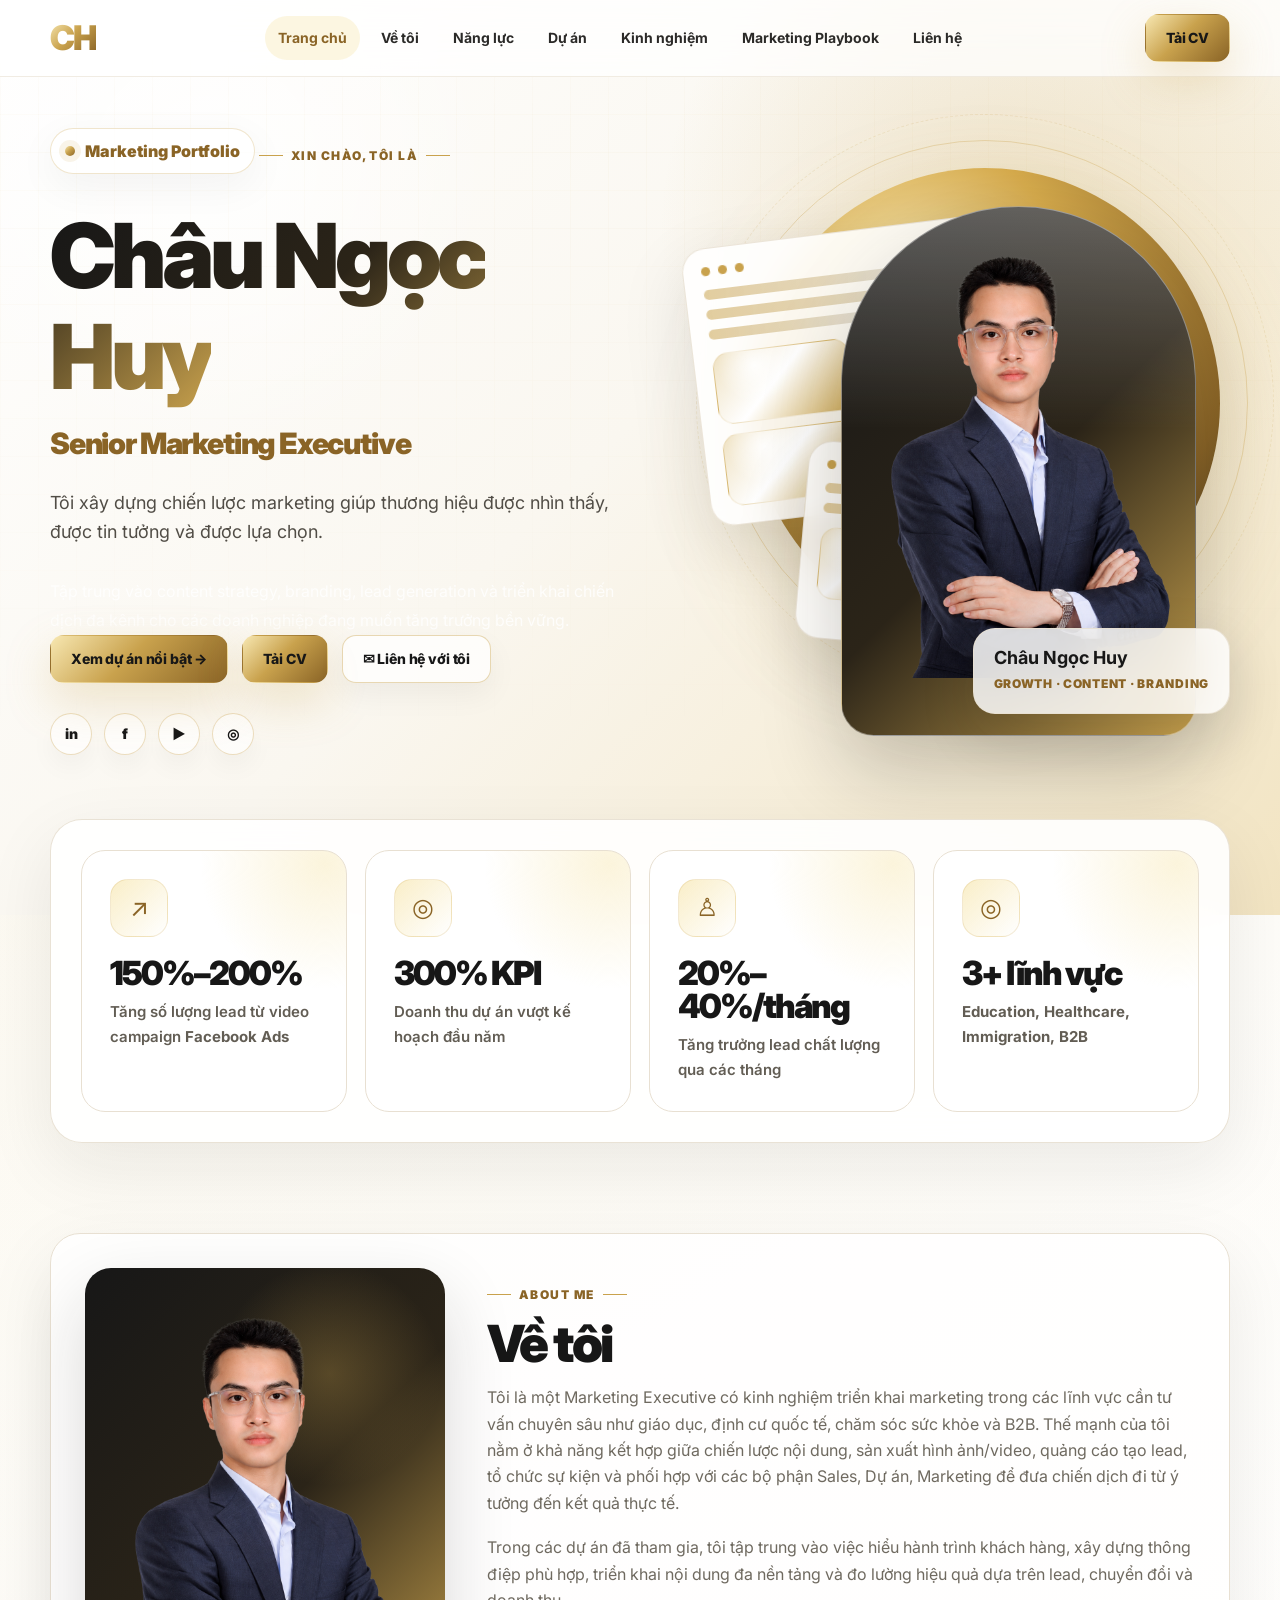
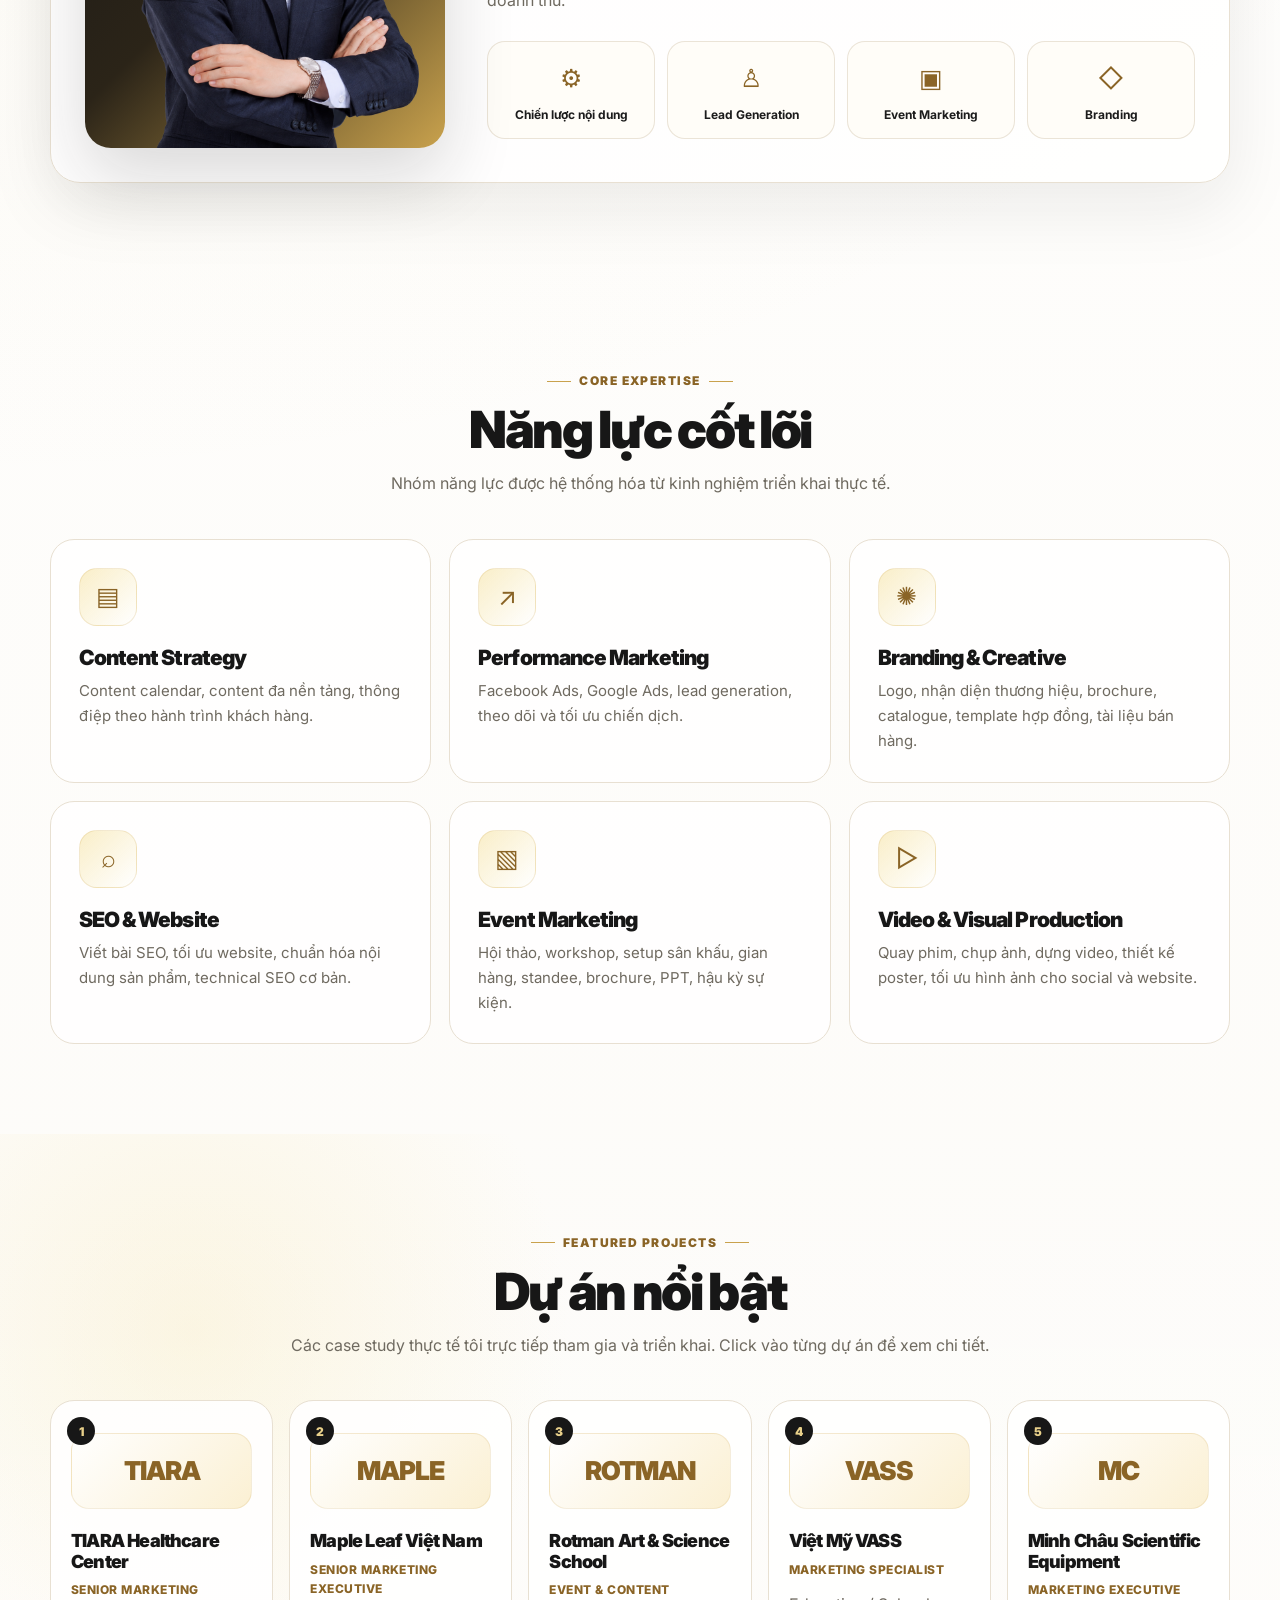
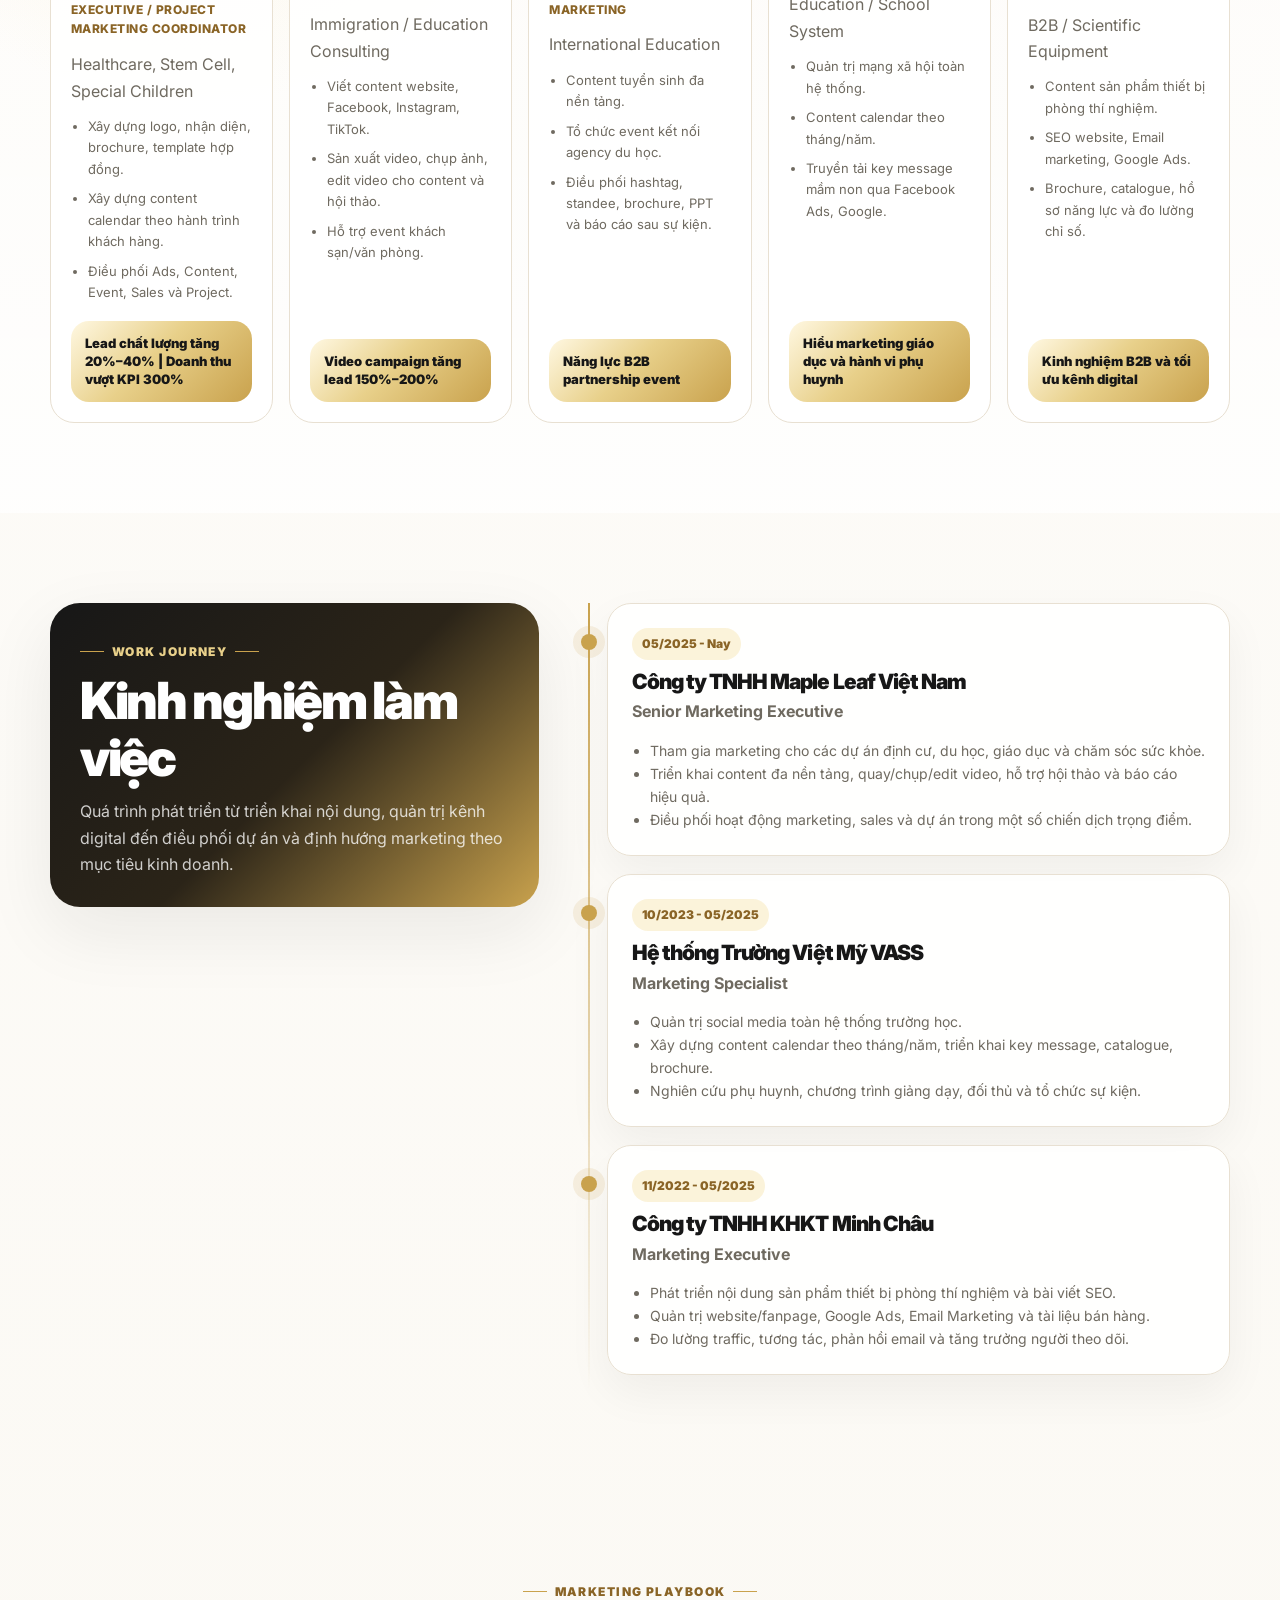
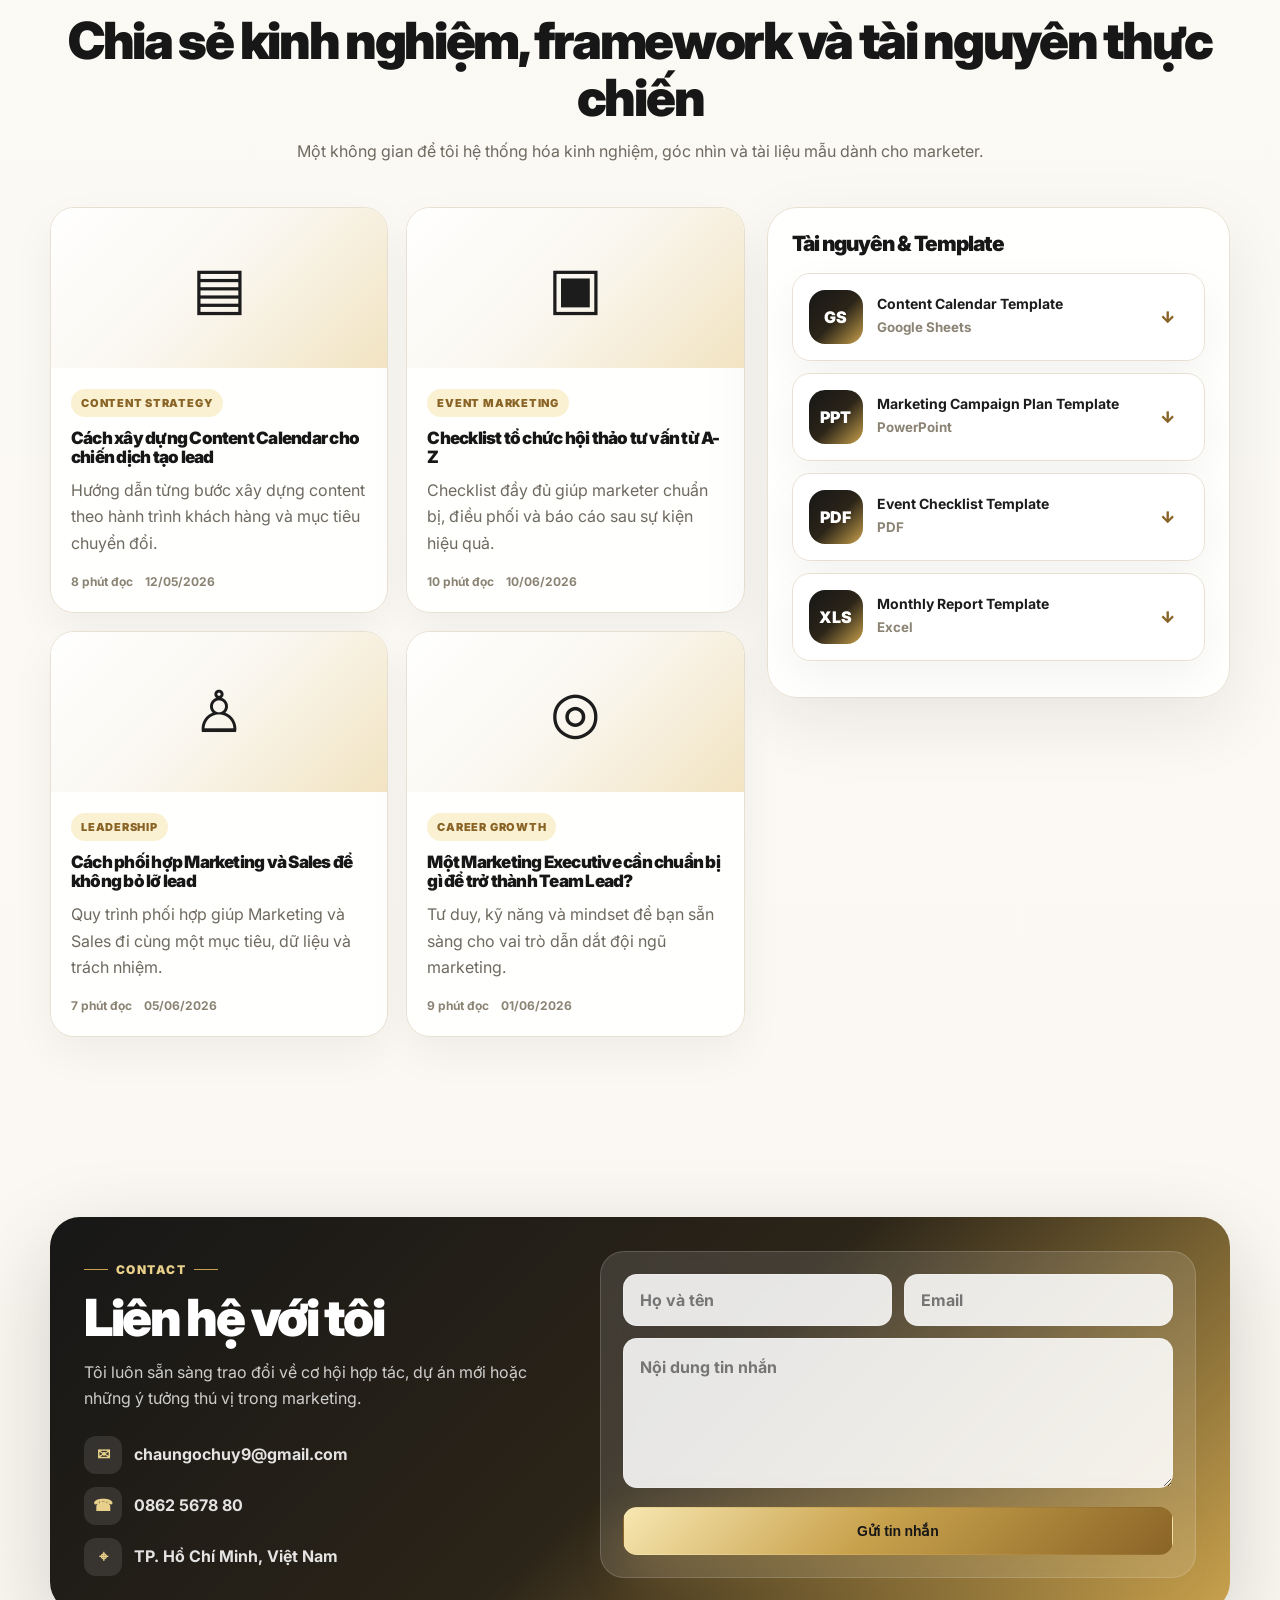
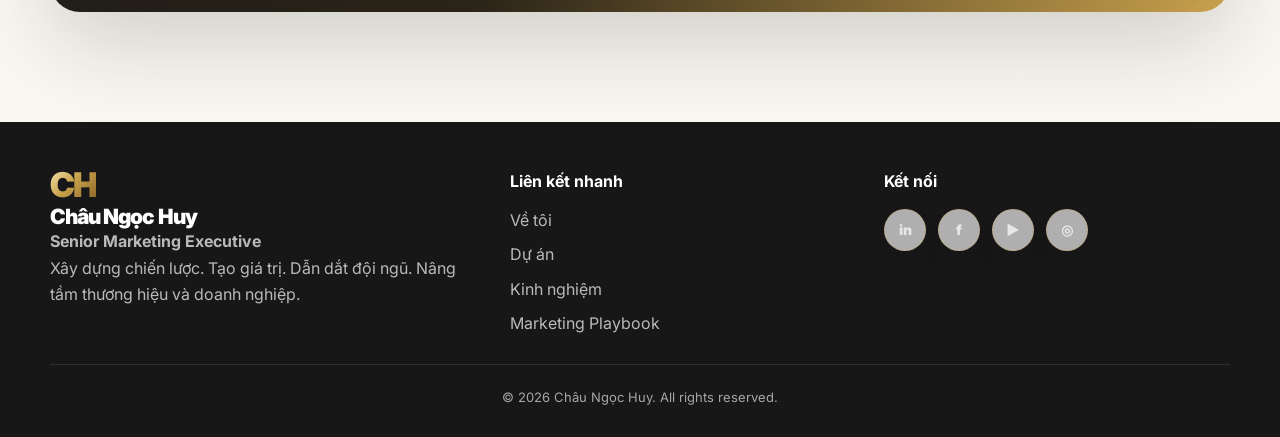
==== index.html @ a6ed87fd "Update index.html" ====
<!DOCTYPE html>
<html lang="vi">
<head>
  <meta charset="UTF-8" />
  <meta name="viewport" content="width=device-width, initial-scale=1.0" />
  <meta name="description" content="Portfolio của Châu Ngọc Huy - Senior Marketing Executive, chuyên Content Strategy, Branding, Lead Generation, SEO, Event Marketing và Marketing Playbook." />
  <title>Châu Ngọc Huy | Senior Marketing Executive</title>

  <style>
    @import url('https://fonts.googleapis.com/css2?family=Inter:wght@400;500;600;700;800;900&display=swap');

    :root {
      --bg-main: #FAF7F0;
      --bg-white: #FFFFFF;
      --bg-cream: #FFFDF8;

      --text-main: #1C1C1C;
      --text-soft: #6F6A60;
      --text-muted: #8B8374;

      --gold-primary: #C9A24D;
      --gold-light: #E8D08A;
      --gold-soft: #F7E7B1;
      --gold-deep: #8A6426;

      --charcoal: #171717;
      --charcoal-2: #24211D;
      --border-soft: #E8E0D2;
      --border-light: rgba(232, 224, 210, 0.72);

      --gradient-gold: linear-gradient(135deg, #F7E7B1 0%, #C9A24D 45%, #8A6426 100%);
      --gradient-gold-soft: linear-gradient(135deg, #FFF8E2 0%, #E8D08A 45%, #C9A24D 100%);
      --gradient-dark-gold: linear-gradient(135deg, #171717 0%, #2B2418 52%, #C9A24D 100%);
      --gradient-light-luxury: linear-gradient(135deg, #FFFFFF 0%, #FAF7F0 48%, #F2E4C2 100%);

      --shadow-soft: 0 24px 70px rgba(23, 23, 23, 0.08);
      --shadow-gold: 0 18px 46px rgba(201, 162, 77, 0.26);
      --radius-xl: 30px;
      --radius-lg: 22px;
      --radius-md: 16px;
      --container: 1180px;
    }

    * {
      margin: 0;
      padding: 0;
      box-sizing: border-box;
    }

    html {
      scroll-behavior: smooth;
    }

    body {
      font-family: 'Inter', Arial, sans-serif;
      color: var(--text-main);
      background:
        radial-gradient(circle at top left, rgba(232, 208, 138, 0.18), transparent 30%),
        linear-gradient(180deg, #FFFFFF 0%, var(--bg-main) 100%);
      line-height: 1.65;
      overflow-x: hidden;
    }

    body.modal-open {
      overflow: hidden;
    }

    a {
      color: inherit;
      text-decoration: none;
    }

    img {
      max-width: 100%;
      display: block;
    }

    .container {
      width: min(var(--container), calc(100% - 40px));
      margin: 0 auto;
    }

    .scroll-progress {
      position: fixed;
      inset: 0 auto auto 0;
      width: 0%;
      height: 3px;
      z-index: 9999;
      background: var(--gradient-gold);
      box-shadow: 0 0 18px rgba(201, 162, 77, 0.55);
    }

    .site-header {
      position: fixed;
      top: 0;
      left: 0;
      width: 100%;
      z-index: 1000;
      transition: 0.25s ease;
      background: rgba(255, 255, 255, 0.72);
      backdrop-filter: blur(18px);
      border-bottom: 1px solid rgba(232, 224, 210, 0.62);
    }

    .site-header.scrolled {
      background: rgba(255, 255, 255, 0.92);
      box-shadow: 0 12px 35px rgba(23, 23, 23, 0.06);
    }

    .header-inner {
      min-height: 76px;
      display: flex;
      align-items: center;
      justify-content: space-between;
      gap: 22px;
    }

    .logo {
      display: inline-flex;
      align-items: center;
      gap: 10px;
      font-weight: 900;
      letter-spacing: -0.06em;
      font-size: 34px;
      color: var(--charcoal);
      line-height: 1;
    }

    .logo span {
      background: var(--gradient-gold);
      -webkit-background-clip: text;
      background-clip: text;
      color: transparent;
    }

    .nav {
      display: flex;
      align-items: center;
      gap: 8px;
    }

    .nav a {
      position: relative;
      padding: 10px 13px;
      color: #2B2A28;
      font-weight: 700;
      font-size: 14px;
      border-radius: 999px;
      transition: 0.22s ease;
    }

    .nav a:hover,
    .nav a.active {
      color: var(--gold-deep);
      background: rgba(247, 231, 177, 0.38);
    }

    .header-actions {
      display: flex;
      align-items: center;
      gap: 10px;
    }

    .menu-btn {
      display: none;
      width: 42px;
      height: 42px;
      border-radius: 14px;
      border: 1px solid var(--border-soft);
      background: #fff;
      cursor: pointer;
      color: var(--charcoal);
      font-size: 21px;
    }

    .btn {
      position: relative;
      overflow: hidden;
      display: inline-flex;
      align-items: center;
      justify-content: center;
      gap: 10px;
      min-height: 48px;
      padding: 0 20px;
      border-radius: 14px;
      border: 1px solid transparent;
      cursor: pointer;
      font-weight: 800;
      font-size: 14px;
      letter-spacing: -0.01em;
      transition: transform 0.18s ease, box-shadow 0.18s ease, border-color 0.18s ease, background 0.18s ease;
      user-select: none;
      white-space: nowrap;
    }

    .btn:active,
    .interactive:active {
      transform: scale(0.97);
    }

    .btn-primary {
      color: #171717;
      background: var(--gradient-gold);
      box-shadow: var(--shadow-gold);
    }

    .btn-primary:hover {
      transform: translateY(-3px);
      box-shadow: 0 22px 54px rgba(201, 162, 77, 0.35);
    }

    .btn-outline {
      color: var(--charcoal);
      background: rgba(255, 255, 255, 0.72);
      border-color: rgba(201, 162, 77, 0.42);
      box-shadow: 0 12px 30px rgba(23, 23, 23, 0.05);
    }

    .btn-outline:hover {
      transform: translateY(-3px);
      border-color: var(--gold-primary);
      background: #fff;
    }

    .ripple {
      position: absolute;
      width: 20px;
      height: 20px;
      border-radius: 999px;
      background: rgba(255, 255, 255, 0.6);
      transform: translate(-50%, -50%) scale(0);
      animation: ripple 0.58s ease-out forwards;
      pointer-events: none;
    }

    @keyframes ripple {
      to {
        transform: translate(-50%, -50%) scale(20);
        opacity: 0;
      }
    }

    .section {
      padding: 90px 0;
      position: relative;
    }

    .section-title {
      text-align: center;
      margin-bottom: 42px;
    }

    .eyebrow {
      display: inline-flex;
      align-items: center;
      gap: 8px;
      font-weight: 900;
      text-transform: uppercase;
      letter-spacing: 0.12em;
      color: var(--gold-deep);
      font-size: 12px;
      margin-bottom: 10px;
    }

    .eyebrow::before,
    .eyebrow::after {
      content: '';
      display: block;
      width: 24px;
      height: 1px;
      background: var(--gold-primary);
    }

    h1, h2, h3 {
      line-height: 1.12;
      letter-spacing: -0.045em;
      color: var(--charcoal);
    }

    h1 {
      font-size: clamp(46px, 7vw, 92px);
      font-weight: 900;
      margin: 12px 0 12px;
    }

    h2 {
      font-size: clamp(32px, 4vw, 52px);
      font-weight: 900;
      margin-bottom: 12px;
    }

    h3 {
      font-size: 21px;
      font-weight: 900;
    }

    p {
      color: var(--text-soft);
    }

    .hero {
      min-height: 860px;
      padding: 128px 0 160px;
      display: flex;
      align-items: center;
      overflow: hidden;
      background:
        radial-gradient(circle at 78% 25%, rgba(201, 162, 77, 0.24), transparent 28%),
        radial-gradient(circle at 16% 18%, rgba(255, 255, 255, 0.82), transparent 22%),
        var(--gradient-light-luxury);
    }

    .hero::before {
      content: '';
      position: absolute;
      inset: 0;
      opacity: 0.26;
      background-image:
        linear-gradient(rgba(201, 162, 77, 0.13) 1px, transparent 1px),
        linear-gradient(90deg, rgba(201, 162, 77, 0.13) 1px, transparent 1px);
      background-size: 38px 38px;
      mask-image: linear-gradient(to bottom, transparent, #000 14%, transparent 86%);
    }

    .hero-inner {
      position: relative;
      display: grid;
      grid-template-columns: 1fr 0.88fr;
      align-items: center;
      gap: 56px;
      z-index: 1;
    }

    .hero-badge {
      display: inline-flex;
      align-items: center;
      gap: 10px;
      padding: 9px 14px;
      border-radius: 999px;
      border: 1px solid rgba(201, 162, 77, 0.28);
      background: rgba(255, 255, 255, 0.72);
      box-shadow: 0 12px 40px rgba(23, 23, 23, 0.05);
      color: var(--gold-deep);
      font-weight: 900;
      margin-bottom: 20px;
    }

    .hero-badge .dot {
      width: 10px;
      height: 10px;
      border-radius: 50%;
      background: var(--gradient-gold);
      box-shadow: 0 0 0 6px rgba(201, 162, 77, 0.12);
    }

    .hero h1 span {
      background: var(--gradient-dark-gold);
      -webkit-background-clip: text;
      background-clip: text;
      color: transparent;
    }

    .hero-subtitle {
      font-size: clamp(22px, 2.3vw, 34px);
      color: var(--gold-deep);
      font-weight: 900;
      letter-spacing: -0.04em;
      margin-bottom: 20px;
    }

    .hero-desc {
      max-width: 600px;
      font-size: 18px;
      color: #514D46;
      margin-bottom: 30px;
    }
.hero-subdesc {
  max-width: 620px;
  margin: 12px 0 0;
  color: rgba(255, 255, 255, 0.78);
  font-size: 1rem;
  line-height: 1.8;
}
    .hero-actions {
      display: flex;
      flex-wrap: wrap;
      gap: 14px;
      margin-bottom: 30px;
    }

    .socials {
      display: flex;
      gap: 12px;
      align-items: center;
    }

    .socials a {
      width: 42px;
      height: 42px;
      display: inline-flex;
      align-items: center;
      justify-content: center;
      border-radius: 50%;
      border: 1px solid rgba(201, 162, 77, 0.35);
      background: rgba(255, 255, 255, 0.66);
      color: var(--charcoal);
      font-size: 14px;
      font-weight: 900;
      transition: 0.2s ease;
      box-shadow: 0 12px 26px rgba(23, 23, 23, 0.04);
    }

    .socials a:hover {
      transform: translateY(-4px);
      background: var(--charcoal);
      color: var(--gold-light);
    }

    .hero-visual {
      position: relative;
      min-height: 590px;
    }

    .gold-orbit {
      position: absolute;
      right: 10px;
      top: 22px;
      width: 470px;
      height: 470px;
      border-radius: 50%;
      background:
        radial-gradient(circle at 33% 28%, #FFF1BE 0%, #D5AA4C 36%, #8A6426 72%, #2A2419 100%);
      box-shadow: 0 38px 100px rgba(201, 162, 77, 0.26);
    }

    .gold-orbit::before,
    .gold-orbit::after {
      content: '';
      position: absolute;
      inset: -28px;
      border-radius: inherit;
      border: 1px solid rgba(201, 162, 77, 0.32);
    }

    .gold-orbit::after {
      inset: -54px;
      border-style: dashed;
      opacity: 0.5;
      animation: spin 22s linear infinite;
    }

    @keyframes spin {
      from { transform: rotate(0deg); }
      to { transform: rotate(360deg); }
    }

    .mockup-stack {
      position: absolute;
      left: 0;
      top: 84px;
      width: 322px;
      z-index: 2;
      transform: rotate(-7deg);
    }

    .mock-card {
      min-height: 198px;
      border-radius: 24px;
      padding: 18px;
      background: rgba(255, 255, 255, 0.88);
      border: 1px solid rgba(232, 224, 210, 0.86);
      box-shadow: 0 24px 70px rgba(23, 23, 23, 0.12);
      backdrop-filter: blur(16px);
    }

    .mock-card + .mock-card {
      margin-top: -54px;
      margin-left: 84px;
      transform: rotate(12deg);
    }

    .mock-top {
      display: flex;
      align-items: center;
      gap: 8px;
      margin-bottom: 14px;
    }

    .mock-dot {
      width: 9px;
      height: 9px;
      border-radius: 50%;
      background: var(--gold-primary);
    }

    .mock-line {
      height: 10px;
      border-radius: 999px;
      background: linear-gradient(90deg, rgba(201, 162, 77, 0.54), rgba(23, 23, 23, 0.10));
      margin-bottom: 10px;
    }

    .mock-line.short { width: 64%; }
    .mock-line.mid { width: 84%; }

    .mock-grid {
      display: grid;
      grid-template-columns: repeat(2, 1fr);
      gap: 10px;
      margin-top: 14px;
    }

    .mock-thumb {
      height: 72px;
      border-radius: 16px;
      background:
        radial-gradient(circle at 30% 22%, rgba(255,255,255,0.9), transparent 34%),
        linear-gradient(135deg, #EFE2C3, #FFFFFF 45%, #D0AA52);
      border: 1px solid rgba(201, 162, 77, 0.18);
    }

    .hero-person {
      position: absolute;
      right: 34px;
      bottom: 0;
      width: 355px;
      height: 530px;
      border-radius: 185px 185px 34px 34px;
      overflow: hidden;
      z-index: 3;
      background:
        linear-gradient(180deg, rgba(255,255,255,0.30), transparent 42%),
        var(--gradient-dark-gold);
      box-shadow: 0 34px 80px rgba(23, 23, 23, 0.22);
      border: 1px solid rgba(255, 255, 255, 0.38);
    }
    .hero-name-card {
      position: absolute;
      right: 0;
      bottom: 22px;
      z-index: 4;
      padding: 18px 20px;
      min-width: 218px;
      border-radius: 22px;
      background: rgba(255, 255, 255, 0.84);
      border: 1px solid rgba(232, 224, 210, 0.9);
      box-shadow: 0 20px 56px rgba(23, 23, 23, 0.14);
      backdrop-filter: blur(20px);
    }

    .hero-name-card strong {
      display: block;
      color: var(--charcoal);
      font-size: 18px;
      line-height: 1.2;
    }

    .hero-name-card span {
      color: var(--gold-deep);
      font-size: 12px;
      font-weight: 900;
      text-transform: uppercase;
      letter-spacing: 0.06em;
    }

    .key-wrap {
      margin-top: -96px;
      position: relative;
      z-index: 5;
    }

    .key-panel {
      padding: 30px;
      border-radius: 32px;
      background: rgba(255, 255, 255, 0.9);
      border: 1px solid rgba(232, 224, 210, 0.92);
      box-shadow: var(--shadow-soft);
      backdrop-filter: blur(18px);
    }

    .key-grid {
      display: grid;
      grid-template-columns: repeat(4, 1fr);
      gap: 18px;
    }

    .stat-card {
      position: relative;
      overflow: hidden;
      min-height: 200px;
      padding: 28px;
      border-radius: 24px;
      background:
        radial-gradient(circle at 92% 5%, rgba(247, 231, 177, 0.45), transparent 36%),
        #fff;
      border: 1px solid var(--border-soft);
      cursor: pointer;
      transition: transform 0.25s ease, box-shadow 0.25s ease, border-color 0.25s ease;
    }

    .stat-card:hover,
    .feature-card:hover,
    .project-card:hover,
    .article-card:hover,
    .resource-card:hover {
      transform: translateY(-8px);
      border-color: rgba(201, 162, 77, 0.56);
      box-shadow: 0 22px 64px rgba(23, 23, 23, 0.10);
    }

    .stat-card.is-clicked,
    .feature-card.is-clicked,
    .project-card.is-clicked,
    .resource-card.is-clicked,
    .article-card.is-clicked {
      animation: clickPulse 0.32s ease;
    }

    @keyframes clickPulse {
      0% { transform: scale(1); }
      50% { transform: scale(0.98); box-shadow: 0 0 0 8px rgba(201, 162, 77, 0.14); }
      100% { transform: scale(1); }
    }

    .stat-icon,
    .feature-icon {
      width: 58px;
      height: 58px;
      display: inline-flex;
      align-items: center;
      justify-content: center;
      border-radius: 18px;
      margin-bottom: 20px;
      background: linear-gradient(135deg, rgba(247, 231, 177, 0.70), rgba(255, 255, 255, 0.95));
      color: var(--gold-deep);
      font-size: 25px;
      border: 1px solid rgba(201, 162, 77, 0.20);
    }

    .stat-number {
      display: block;
      margin-bottom: 10px;
      font-size: clamp(27px, 2.6vw, 40px);
      font-weight: 900;
      letter-spacing: -0.06em;
      line-height: 1;
      color: var(--charcoal);
    }

    .stat-card:hover .stat-number {
      background: var(--gradient-gold);
      -webkit-background-clip: text;
      background-clip: text;
      color: transparent;
    }

    .stat-card p {
      font-size: 15px;
      font-weight: 600;
      color: #625D54;
    }

    .about-card {
      display: grid;
      grid-template-columns: 360px 1fr;
      gap: 42px;
      align-items: center;
      padding: 34px;
      border-radius: var(--radius-xl);
      background: rgba(255, 255, 255, 0.86);
      border: 1px solid var(--border-soft);
      box-shadow: var(--shadow-soft);
    }

    .about-photo {
      min-height: 440px;
      border-radius: 26px;
      overflow: hidden;
      position: relative;
      background:
        radial-gradient(circle at 68% 22%, rgba(201, 162, 77, 0.30), transparent 25%),
        var(--gradient-dark-gold);
      box-shadow: 0 28px 70px rgba(23, 23, 23, 0.16);
    }

    .about-content h2 {
      text-align: left;
    }

    .about-content p {
      margin-bottom: 18px;
      font-size: 16px;
    }

    .mini-skills {
      display: grid;
      grid-template-columns: repeat(4, 1fr);
      gap: 12px;
      margin-top: 28px;
    }

    .mini-skill {
      padding: 16px 12px;
      border-radius: 18px;
      border: 1px solid rgba(232, 224, 210, 0.86);
      background: var(--bg-cream);
      text-align: center;
      transition: 0.2s ease;
    }

    .mini-skill:hover {
      transform: translateY(-5px);
      background: #fff;
      border-color: rgba(201, 162, 77, 0.45);
    }

    .mini-skill span {
      display: block;
      font-size: 25px;
      color: var(--gold-deep);
      margin-bottom: 8px;
    }

    .mini-skill strong {
      font-size: 12px;
      line-height: 1.2;
      display: block;
    }

    .feature-grid {
      display: grid;
      grid-template-columns: repeat(3, 1fr);
      gap: 18px;
    }

    .feature-card {
      position: relative;
      overflow: hidden;
      min-height: 232px;
      border-radius: 24px;
      border: 1px solid var(--border-soft);
      background: rgba(255, 255, 255, 0.86);
      padding: 28px;
      transition: 0.25s ease;
      cursor: pointer;
    }

    .feature-card::after {
      content: '';
      position: absolute;
      inset: auto 20px 0 20px;
      height: 3px;
      background: var(--gradient-gold);
      transform: scaleX(0);
      transform-origin: left;
      transition: 0.28s ease;
      border-radius: 999px;
    }

    .feature-card:hover::after {
      transform: scaleX(1);
    }

    .feature-card h3 {
      margin-bottom: 10px;
    }

    .feature-card p {
      font-size: 15px;
    }

    .projects-section {
      background:
        radial-gradient(circle at 15% 20%, rgba(247, 231, 177, 0.32), transparent 28%),
        linear-gradient(180deg, rgba(255,255,255,0), rgba(255,255,255,0.76));
    }

    .project-grid {
      display: grid;
      grid-template-columns: repeat(5, 1fr);
      gap: 16px;
    }

    .project-card {
      position: relative;
      overflow: hidden;
      display: flex;
      flex-direction: column;
      min-height: 480px;
      border-radius: 24px;
      border: 1px solid var(--border-soft);
      background: rgba(255, 255, 255, 0.90);
      padding: 20px;
      transition: 0.25s ease;
      cursor: pointer;
    }

    .project-card::before {
      content: attr(data-number);
      position: absolute;
      top: 16px;
      left: 16px;
      width: 28px;
      height: 28px;
      border-radius: 50%;
      display: flex;
      align-items: center;
      justify-content: center;
      background: var(--charcoal);
      color: var(--gold-light);
      font-size: 12px;
      font-weight: 900;
      z-index: 2;
    }

    .project-logo {
      height: 76px;
      border-radius: 18px;
      display: flex;
      align-items: center;
      justify-content: center;
      margin: 12px 0 22px;
      background: linear-gradient(135deg, #FFFFFF, #FBF0D3);
      border: 1px solid rgba(201, 162, 77, 0.18);
      color: var(--gold-deep);
      font-size: 26px;
      font-weight: 900;
      letter-spacing: -0.04em;
    }

    .project-card h3 {
      font-size: 18px;
      margin-bottom: 8px;
    }

    .project-role {
      font-weight: 800;
      font-size: 12px;
      color: var(--gold-deep);
      margin-bottom: 12px;
      text-transform: uppercase;
      letter-spacing: 0.04em;
    }

    .project-card ul {
      margin: 12px 0 18px 17px;
      color: var(--text-soft);
      font-size: 13px;
    }

    .project-card li + li {
      margin-top: 8px;
    }

    .project-result {
      margin-top: auto;
      border-radius: 18px;
      padding: 14px;
      background: var(--gradient-gold-soft);
      color: var(--charcoal);
      font-weight: 900;
      font-size: 13px;
      line-height: 1.35;
    }

    .timeline-wrap {
      display: grid;
      grid-template-columns: 0.75fr 1fr;
      gap: 40px;
      align-items: start;
    }

    .timeline-intro {
      position: sticky;
      top: 110px;
      padding: 30px;
      border-radius: var(--radius-xl);
      background: var(--gradient-dark-gold);
      color: white;
      box-shadow: var(--shadow-soft);
    }

    .timeline-intro h2,
    .timeline-intro p {
      color: white;
    }

    .timeline-intro p {
      opacity: 0.78;
    }

    .timeline {
      position: relative;
      padding-left: 28px;
    }

    .timeline::before {
      content: '';
      position: absolute;
      left: 9px;
      top: 0;
      bottom: 0;
      width: 2px;
      background: linear-gradient(180deg, var(--gold-primary), rgba(232, 224, 210, 0));
    }

    .timeline-item {
      position: relative;
      padding: 24px;
      margin-bottom: 18px;
      border-radius: 24px;
      background: rgba(255, 255, 255, 0.88);
      border: 1px solid var(--border-soft);
      box-shadow: 0 18px 45px rgba(23, 23, 23, 0.05);
    }

    .timeline-item::before {
      content: '';
      position: absolute;
      left: -27px;
      top: 30px;
      width: 16px;
      height: 16px;
      border-radius: 50%;
      background: var(--gold-primary);
      box-shadow: 0 0 0 8px rgba(201, 162, 77, 0.14);
    }

    .timeline-date {
      display: inline-flex;
      padding: 6px 10px;
      border-radius: 999px;
      color: var(--gold-deep);
      background: rgba(247, 231, 177, 0.48);
      font-weight: 900;
      font-size: 12px;
      margin-bottom: 10px;
    }

    .timeline-item h3 {
      margin-bottom: 5px;
    }

    .timeline-item ul {
      color: var(--text-soft);
      margin: 14px 0 0 18px;
      font-size: 14px;
    }

    .playbook-layout {
      display: grid;
      grid-template-columns: 1.2fr 0.8fr;
      gap: 22px;
      align-items: start;
    }

    .article-grid {
      display: grid;
      grid-template-columns: repeat(2, 1fr);
      gap: 18px;
    }

    .article-card,
    .resource-card {
      border-radius: 24px;
      border: 1px solid var(--border-soft);
      background: rgba(255, 255, 255, 0.9);
      overflow: hidden;
      box-shadow: 0 16px 44px rgba(23, 23, 23, 0.05);
      transition: 0.25s ease;
      cursor: pointer;
    }

    .article-img {
      height: 160px;
      background: var(--gradient-light-luxury);
      position: relative;
      overflow: hidden;
    }

    .article-img::before {
      content: attr(data-icon);
      position: absolute;
      left: 50%;
      top: 50%;
      transform: translate(-50%, -50%);
      font-size: 58px;
      filter: grayscale(0.1);
    }

    .article-body {
      padding: 20px;
    }

    .tag {
      display: inline-flex;
      padding: 5px 10px;
      border-radius: 999px;
      background: rgba(247, 231, 177, 0.58);
      color: var(--gold-deep);
      font-size: 11px;
      font-weight: 900;
      text-transform: uppercase;
      letter-spacing: 0.07em;
      margin-bottom: 12px;
    }

    .article-body h3 {
      font-size: 17px;
      margin-bottom: 10px;
    }

    .article-meta {
      display: flex;
      gap: 12px;
      color: var(--text-muted);
      font-size: 12px;
      font-weight: 700;
      margin-top: 16px;
    }

    .resources-panel {
      padding: 24px;
      border-radius: var(--radius-xl);
      background: rgba(255, 255, 255, 0.9);
      border: 1px solid var(--border-soft);
      box-shadow: var(--shadow-soft);
    }

    .resources-panel h3 {
      margin-bottom: 18px;
    }

    .resource-card {
      display: grid;
      grid-template-columns: 54px 1fr 28px;
      gap: 14px;
      align-items: center;
      padding: 16px;
      margin-bottom: 12px;
      border-radius: 18px;
    }

    .file-icon {
      width: 54px;
      height: 54px;
      border-radius: 16px;
      display: flex;
      align-items: center;
      justify-content: center;
      font-weight: 900;
      color: #fff;
      background: var(--gradient-dark-gold);
    }

    .resource-card strong {
      display: block;
      line-height: 1.25;
      font-size: 14px;
    }

    .resource-card small {
      color: var(--text-muted);
      font-weight: 700;
    }

    .download-icon {
      color: var(--gold-deep);
      font-weight: 900;
    }

    .contact-section {
      padding-bottom: 110px;
    }

    .contact-card {
      display: grid;
      grid-template-columns: 0.9fr 1.1fr;
      gap: 28px;
      padding: 34px;
      border-radius: var(--radius-xl);
      background: var(--gradient-dark-gold);
      box-shadow: 0 30px 90px rgba(23, 23, 23, 0.18);
      color: white;
    }

    .contact-card h2,
    .contact-card p {
      color: white;
    }

    .contact-card p {
      opacity: 0.78;
    }

    .contact-list {
      display: grid;
      gap: 13px;
      margin-top: 24px;
    }

    .contact-item {
      display: flex;
      align-items: center;
      gap: 12px;
      color: rgba(255, 255, 255, 0.88);
      font-weight: 700;
    }

    .contact-item span {
      width: 38px;
      height: 38px;
      display: inline-flex;
      align-items: center;
      justify-content: center;
      border-radius: 12px;
      background: rgba(255, 255, 255, 0.10);
      color: var(--gold-light);
    }

    .contact-form {
      padding: 22px;
      border-radius: 24px;
      background: rgba(255, 255, 255, 0.12);
      border: 1px solid rgba(255, 255, 255, 0.16);
      backdrop-filter: blur(16px);
    }

    .form-row {
      display: grid;
      grid-template-columns: repeat(2, 1fr);
      gap: 12px;
    }

    .form-control {
      width: 100%;
      height: 52px;
      padding: 0 16px;
      border-radius: 14px;
      border: 1px solid rgba(255, 255, 255, 0.20);
      background: rgba(255, 255, 255, 0.88);
      outline: none;
      font: inherit;
      font-weight: 700;
      transition: 0.2s ease;
    }

    textarea.form-control {
      padding-top: 15px;
      height: 150px;
      resize: vertical;
      margin-top: 12px;
    }

    .form-control:focus {
      border-color: var(--gold-light);
      box-shadow: 0 0 0 4px rgba(232, 208, 138, 0.18);
    }

    .form-submit {
      margin-top: 12px;
      width: 100%;
    }

    .footer {
      padding: 46px 0 28px;
      background: var(--charcoal);
      color: white;
    }

    .footer-grid {
      display: grid;
      grid-template-columns: 1fr 0.8fr 0.8fr;
      gap: 28px;
      padding-bottom: 28px;
      border-bottom: 1px solid rgba(255, 255, 255, 0.10);
    }

    .footer h3,
    .footer strong {
      color: white;
    }

    .footer p,
    .footer a {
      color: rgba(255, 255, 255, 0.70);
    }

    .footer a:hover {
      color: var(--gold-light);
    }

    .footer-links {
      display: grid;
      gap: 8px;
      margin-top: 12px;
    }

    .copyright {
      padding-top: 22px;
      text-align: center;
      color: rgba(255, 255, 255, 0.62);
      font-size: 13px;
    }

    .modal {
      position: fixed;
      inset: 0;
      z-index: 2000;
      display: none;
      align-items: center;
      justify-content: center;
      padding: 24px;
      background: rgba(23, 23, 23, 0.64);
      backdrop-filter: blur(10px);
    }

    .modal.open {
      display: flex;
    }

    .modal-dialog {
      width: min(1080px, 100%);
      max-height: 88vh;
      overflow: auto;
      border-radius: 30px;
      background: #fff;
      box-shadow: 0 40px 120px rgba(0, 0, 0, 0.35);
      border: 1px solid rgba(232, 224, 210, 0.75);
      animation: modalIn 0.28s ease both;
    }

    @keyframes modalIn {
      from { transform: translateY(18px) scale(0.98); opacity: 0; }
      to { transform: translateY(0) scale(1); opacity: 1; }
    }

    .modal-head {
      position: sticky;
      top: 0;
      z-index: 3;
      display: flex;
      justify-content: space-between;
      align-items: start;
      gap: 18px;
      padding: 28px;
      background: rgba(255, 255, 255, 0.92);
      backdrop-filter: blur(16px);
      border-bottom: 1px solid var(--border-soft);
    }

    .modal-head h2 {
      font-size: clamp(28px, 4vw, 44px);
      margin-bottom: 8px;
    }

    .modal-close {
      flex: 0 0 auto;
      width: 44px;
      height: 44px;
      border-radius: 50%;
      border: 1px solid var(--border-soft);
      background: #fff;
      cursor: pointer;
      font-size: 22px;
      transition: 0.2s ease;
    }

    .modal-close:hover {
      background: var(--charcoal);
      color: var(--gold-light);
      transform: rotate(90deg);
    }

    .modal-body {
      padding: 30px;
    }

    .case-hero {
      display: grid;
      grid-template-columns: 0.9fr 1.1fr;
      gap: 22px;
      margin-bottom: 26px;
    }

    .case-visual {
      min-height: 330px;
      border-radius: 26px;
      padding: 24px;
      background:
        radial-gradient(circle at 80% 15%, rgba(247, 231, 177, 0.42), transparent 34%),
        var(--gradient-dark-gold);
      color: white;
      position: relative;
      overflow: hidden;
    }

    .case-visual::before {
      content: attr(data-brand);
      position: absolute;
      left: 24px;
      bottom: 22px;
      font-size: 46px;
      font-weight: 900;
      letter-spacing: -0.08em;
      opacity: 0.95;
    }

    .case-grid-mini {
      display: grid;
      grid-template-columns: repeat(2, 1fr);
      gap: 12px;
      position: relative;
      z-index: 1;
      max-width: 280px;
      margin-left: auto;
    }

    .case-mini {
      height: 92px;
      border-radius: 18px;
      border: 1px solid rgba(255, 255, 255, 0.18);
      background: rgba(255, 255, 255, 0.13);
      backdrop-filter: blur(12px);
    }

    .case-summary {
      display: grid;
      grid-template-columns: repeat(2, 1fr);
      gap: 12px;
    }

    .case-summary-card {
      padding: 20px;
      border-radius: 20px;
      border: 1px solid var(--border-soft);
      background: var(--bg-cream);
    }

    .case-summary-card strong {
      display: block;
      color: var(--gold-deep);
      font-size: 12px;
      text-transform: uppercase;
      letter-spacing: 0.08em;
      margin-bottom: 6px;
    }

    .case-blocks {
      display: grid;
      grid-template-columns: repeat(3, 1fr);
      gap: 16px;
      margin-bottom: 26px;
    }

    .case-block {
      padding: 22px;
      border-radius: 22px;
      border: 1px solid var(--border-soft);
      background: #fff;
    }

    .case-block h3 {
      margin-bottom: 10px;
      color: var(--gold-deep);
    }

    .case-block ul {
      margin-left: 18px;
      color: var(--text-soft);
      font-size: 14px;
    }

    .case-block li + li {
      margin-top: 8px;
    }

    .case-gallery {
      display: grid;
      grid-template-columns: repeat(4, 1fr);
      gap: 14px;
    }

    .gallery-card {
      min-height: 160px;
      padding: 18px;
      border-radius: 22px;
      border: 1px solid var(--border-soft);
      background: var(--gradient-light-luxury);
      display: flex;
      flex-direction: column;
      justify-content: space-between;
      transition: 0.2s ease;
    }

    .gallery-card:hover {
      transform: translateY(-5px);
      border-color: rgba(201, 162, 77, 0.55);
    }

    .gallery-icon {
      font-size: 34px;
      color: var(--gold-deep);
    }

    .toast {
      position: fixed;
      left: 50%;
      bottom: 24px;
      transform: translateX(-50%) translateY(20px);
      opacity: 0;
      z-index: 3000;
      padding: 12px 18px;
      border-radius: 999px;
      background: var(--charcoal);
      color: var(--gold-light);
      font-weight: 800;
      box-shadow: 0 18px 50px rgba(23, 23, 23, 0.26);
      transition: 0.25s ease;
      pointer-events: none;
    }

    .toast.show {
      transform: translateX(-50%) translateY(0);
      opacity: 1;
    }

    .back-top {
      position: fixed;
      right: 22px;
      bottom: 22px;
      width: 48px;
      height: 48px;
      border-radius: 50%;
      border: 1px solid rgba(201, 162, 77, 0.34);
      background: var(--charcoal);
      color: var(--gold-light);
      box-shadow: 0 18px 46px rgba(23, 23, 23, 0.22);
      cursor: pointer;
      z-index: 800;
      opacity: 0;
      visibility: hidden;
      transition: 0.2s ease;
    }

    .back-top.show {
      opacity: 1;
      visibility: visible;
    }

    .back-top:hover {
      transform: translateY(-5px);
      background: var(--gold-primary);
      color: var(--charcoal);
    }

    @media (max-width: 1120px) {
      .project-grid {
        grid-template-columns: repeat(2, 1fr);
      }
      .project-card {
        min-height: auto;
      }
    }

    @media (max-width: 980px) {
      .menu-btn {
        display: inline-flex;
        align-items: center;
        justify-content: center;
      }

      .nav {
        position: fixed;
        top: 76px;
        left: 20px;
        right: 20px;
        display: grid;
        gap: 4px;
        padding: 16px;
        border-radius: 22px;
        background: rgba(255, 255, 255, 0.96);
        border: 1px solid var(--border-soft);
        box-shadow: var(--shadow-soft);
        transform: translateY(-18px);
        opacity: 0;
        visibility: hidden;
        transition: 0.2s ease;
      }

      .nav.open {
        transform: translateY(0);
        opacity: 1;
        visibility: visible;
      }

      .header-actions .btn {
        display: none;
      }

      .hero {
        padding-top: 118px;
        min-height: auto;
      }

      .hero-inner,
      .about-card,
      .timeline-wrap,
      .playbook-layout,
      .contact-card,
      .case-hero {
        grid-template-columns: 1fr;
      }

      .hero-visual {
        min-height: 520px;
      }

      .key-grid,
      .feature-grid,
      .mini-skills,
      .case-blocks,
      .case-gallery {
        grid-template-columns: repeat(2, 1fr);
      }

      .timeline-intro {
        position: relative;
        top: auto;
      }
    }

    @media (max-width: 640px) {
      .container {
        width: min(100% - 28px, var(--container));
      }

      .section {
        padding: 64px 0;
      }

      .hero-actions,
      .form-row {
        display: grid;
        grid-template-columns: 1fr;
      }

      .hero-visual {
        min-height: 420px;
      }

      .gold-orbit {
        width: 320px;
        height: 320px;
        right: 0;
      }

      .hero-person {
        width: 250px;
        height: 360px;
        right: 22px;
      }

      .mockup-stack {
        width: 240px;
        top: 40px;
      }

      .hero-name-card {
        right: 8px;
        bottom: -8px;
        min-width: 180px;
      }

      .key-wrap {
        margin-top: -64px;
      }

      .key-panel {
        padding: 18px;
      }

      .key-grid,
      .feature-grid,
      .project-grid,
      .article-grid,
      .mini-skills,
      .case-summary,
      .case-blocks,
      .case-gallery,
      .footer-grid {
        grid-template-columns: 1fr;
      }

      .stat-card {
        min-height: 170px;
      }

      .about-card,
      .contact-card {
        padding: 22px;
      }

      .about-photo {
        min-height: 320px;
      }

      .modal {
        padding: 12px;
      }

      .modal-head,
      .modal-body {
        padding: 20px;
      }
    }
  </style>
</head>
<body>
  <div class="scroll-progress" id="scrollProgress"></div>

  <header class="site-header" id="siteHeader">
    <div class="container header-inner">
      <a href="#home" class="logo" aria-label="Châu Ngọc Huy"><span>CH</span></a>

      <nav class="nav" id="mainNav" aria-label="Menu chính">
        <a href="#home" class="active">Trang chủ</a>
        <a href="#about">Về tôi</a>
        <a href="#expertise">Năng lực</a>
        <a href="#projects">Dự án</a>
        <a href="#experience">Kinh nghiệm</a>
        <a href="#playbook">Marketing Playbook</a>
        <a href="#contact">Liên hệ</a>
      </nav>

      <div class="header-actions">
        <a class="btn btn-primary" href="./CV-CHAU-NGOC-HUY-SENIOR-MARKETING-EXECUTIVE.pdf" target="_blank">
  Tải CV
</a>
        <button class="menu-btn" id="menuBtn" aria-label="Mở menu">☰</button>
      </div>
    </div>
  </header>

  <main>
    <section class="hero section" id="home">
      <div class="container hero-inner">
        <div class="hero-content">
          <div class="hero-badge"><span class="dot"></span> Marketing Portfolio</div>
          <p class="eyebrow" style="justify-content:flex-start">Xin chào, tôi là</p>
          <h1><span>Châu Ngọc Huy</span></h1>
          <div class="hero-subtitle">Senior Marketing Executive</div>
         <p class="hero-desc">
  Tôi xây dựng chiến lược marketing giúp thương hiệu được nhìn thấy, được tin tưởng và được lựa chọn.
</p>

<p class="hero-subdesc">
  Tập trung vào content strategy, branding, lead generation và triển khai chiến dịch đa kênh cho các doanh nghiệp đang muốn tăng trưởng bền vững.
</p>

          <div class="hero-actions">
            <a class="btn btn-primary magnetic" href="#projects">Xem dự án nổi bật →</a>
            <a class="btn btn-primary" href="./CV-CHAU-NGOC-HUY-SENIOR-MARKETING-EXECUTIVE.pdf" target="_blank">

  Tải CV

</a>
            <a class="btn btn-outline magnetic" href="#contact">✉ Liên hệ với tôi</a>
          </div>

          <div class="socials" aria-label="Mạng xã hội">
            <a href="https://www.linkedin.com/in/chaungochuy-32566821a" target="_blank" rel="noreferrer">in</a>
            <a href="https://www.facebook.com/huy.mex/" target="_blank" rel="noreferrer">f</a>
            <a href="https://www.youtube.com/" target="_blank" rel="noreferrer">▶</a>
            <a href="https://www.instagram.com/huy_mex/" target="_blank" rel="noreferrer">◎</a>
          </div>
        </div>

        <div class="hero-visual" aria-label="Mockup dự án và chân dung">
          <div class="gold-orbit"></div>

          <div class="mockup-stack">
            <div class="mock-card">
              <div class="mock-top"><span class="mock-dot"></span><span class="mock-dot"></span><span class="mock-dot"></span></div>
              <div class="mock-line mid"></div>
              <div class="mock-line"></div>
              <div class="mock-line short"></div>
              <div class="mock-grid">
                <div class="mock-thumb"></div>
                <div class="mock-thumb"></div>
                <div class="mock-thumb"></div>
                <div class="mock-thumb"></div>
              </div>
            </div>
            <div class="mock-card">
              <div class="mock-top"><span class="mock-dot"></span><span class="mock-dot"></span><span class="mock-dot"></span></div>
              <div class="mock-line mid"></div>
              <div class="mock-line"></div>
              <div class="mock-grid">
                <div class="mock-thumb"></div>
                <div class="mock-thumb"></div>
              </div>
            </div>
          </div>

          <div class="hero-person">
             <img src="./anh-dai-dien.png" alt="Châu Ngọc Huy">
          </div>
          <div class="hero-name-card">
            <strong>Châu Ngọc Huy</strong>
            <span>Growth · Content · Branding</span>
          </div>
        </div>
      </div>
    </section>

    <section class="key-wrap" aria-label="Số liệu nổi bật">
      <div class="container">
        <div class="key-panel">
          <div class="key-grid" id="counterSection">
            <article class="stat-card interactive" data-counter-type="range" data-from="150" data-to="200" data-final="150%–200%">
              <div class="stat-icon">↗</div>
              <strong class="stat-number">0%</strong>
              <p>Tăng số lượng lead từ video campaign <b>Facebook Ads</b></p>
            </article>

            <article class="stat-card interactive" data-counter-type="single" data-to="300" data-suffix="% KPI" data-final="300% KPI">
              <div class="stat-icon">◎</div>
              <strong class="stat-number">0% KPI</strong>
              <p>Doanh thu dự án vượt kế hoạch đầu năm</p>
            </article>

            <article class="stat-card interactive" data-counter-type="range" data-from="20" data-to="40" data-suffix="%/tháng" data-final="20%–40%/tháng">
              <div class="stat-icon">♙</div>
              <strong class="stat-number">0%/tháng</strong>
              <p>Tăng trưởng lead chất lượng qua các tháng</p>
            </article>

            <article class="stat-card interactive" data-counter-type="plus" data-to="3" data-final="3+ lĩnh vực">
              <div class="stat-icon">◎</div>
              <strong class="stat-number">0+ lĩnh vực</strong>
              <p><b>Education, Healthcare, Immigration, B2B</b></p>
            </article>
          </div>
        </div>
      </div>
    </section>

    <section class="section" id="about">
      <div class="container">
        <div class="about-card">
          <div class="about-photo">
            <img src="./anh-dai-dien.png" alt="Về Châu Ngọc Huy">
          </div>
          <div class="about-content">
            <span class="eyebrow">About me</span>
            <h2>Về tôi</h2>
            <p>
              Tôi là một Marketing Executive có kinh nghiệm triển khai marketing trong các lĩnh vực cần tư vấn chuyên sâu như giáo dục, định cư quốc tế, chăm sóc sức khỏe và B2B. Thế mạnh của tôi nằm ở khả năng kết hợp giữa chiến lược nội dung, sản xuất hình ảnh/video, quảng cáo tạo lead, tổ chức sự kiện và phối hợp với các bộ phận Sales, Dự án, Marketing để đưa chiến dịch đi từ ý tưởng đến kết quả thực tế.
            </p>
            <p>
              Trong các dự án đã tham gia, tôi tập trung vào việc hiểu hành trình khách hàng, xây dựng thông điệp phù hợp, triển khai nội dung đa nền tảng và đo lường hiệu quả dựa trên lead, chuyển đổi và doanh thu.
            </p>

            <div class="mini-skills">
              <div class="mini-skill"><span>⚙</span><strong>Chiến lược nội dung</strong></div>
              <div class="mini-skill"><span>♙</span><strong>Lead Generation</strong></div>
              <div class="mini-skill"><span>▣</span><strong>Event Marketing</strong></div>
              <div class="mini-skill"><span>◇</span><strong>Branding</strong></div>
            </div>
          </div>
        </div>
      </div>
    </section>

    <section class="section" id="expertise">
      <div class="container">
        <div class="section-title">
          <span class="eyebrow">Core expertise</span>
          <h2>Năng lực cốt lõi</h2>
          <p>Nhóm năng lực được hệ thống hóa từ kinh nghiệm triển khai thực tế.</p>
        </div>

        <div class="feature-grid">
          <article class="feature-card interactive">
            <div class="feature-icon">▤</div>
            <h3>Content Strategy</h3>
            <p>Content calendar, content đa nền tảng, thông điệp theo hành trình khách hàng.</p>
          </article>

          <article class="feature-card interactive">
            <div class="feature-icon">↗</div>
            <h3>Performance Marketing</h3>
            <p>Facebook Ads, Google Ads, lead generation, theo dõi và tối ưu chiến dịch.</p>
          </article>

          <article class="feature-card interactive">
            <div class="feature-icon">✺</div>
            <h3>Branding & Creative</h3>
            <p>Logo, nhận diện thương hiệu, brochure, catalogue, template hợp đồng, tài liệu bán hàng.</p>
          </article>

          <article class="feature-card interactive">
            <div class="feature-icon">⌕</div>
            <h3>SEO & Website</h3>
            <p>Viết bài SEO, tối ưu website, chuẩn hóa nội dung sản phẩm, technical SEO cơ bản.</p>
          </article>

          <article class="feature-card interactive">
            <div class="feature-icon">▧</div>
            <h3>Event Marketing</h3>
            <p>Hội thảo, workshop, setup sân khấu, gian hàng, standee, brochure, PPT, hậu kỳ sự kiện.</p>
          </article>

          <article class="feature-card interactive">
            <div class="feature-icon">▻</div>
            <h3>Video & Visual Production</h3>
            <p>Quay phim, chụp ảnh, dựng video, thiết kế poster, tối ưu hình ảnh cho social và website.</p>
          </article>
        </div>
      </div>
    </section>

    <section class="section projects-section" id="projects">
      <div class="container">
        <div class="section-title">
          <span class="eyebrow">Featured projects</span>
          <h2>Dự án nổi bật</h2>
          <p>Các case study thực tế tôi trực tiếp tham gia và triển khai. Click vào từng dự án để xem chi tiết.</p>
        </div>

        <div class="project-grid">
          <article class="project-card interactive" data-project="tiara" data-number="1">
            <div class="project-logo">TIARA</div>
            <h3>TIARA Healthcare Center</h3>
            <div class="project-role">Senior Marketing Executive / Project Marketing Coordinator</div>
            <p>Healthcare, Stem Cell, Special Children</p>
            <ul>
              <li>Xây dựng logo, nhận diện, brochure, template hợp đồng.</li>
              <li>Xây dựng content calendar theo hành trình khách hàng.</li>
              <li>Điều phối Ads, Content, Event, Sales và Project.</li>
            </ul>
            <div class="project-result">Lead chất lượng tăng 20%–40% | Doanh thu vượt KPI 300%</div>
          </article>

          <article class="project-card interactive" data-project="maple" data-number="2">
            <div class="project-logo">MAPLE</div>
            <h3>Maple Leaf Việt Nam</h3>
            <div class="project-role">Senior Marketing Executive</div>
            <p>Immigration / Education Consulting</p>
            <ul>
              <li>Viết content website, Facebook, Instagram, TikTok.</li>
              <li>Sản xuất video, chụp ảnh, edit video cho content và hội thảo.</li>
              <li>Hỗ trợ event khách sạn/văn phòng.</li>
            </ul>
            <div class="project-result">Video campaign tăng lead 150%–200%</div>
          </article>

          <article class="project-card interactive" data-project="rotman" data-number="3">
            <div class="project-logo">ROTMAN</div>
            <h3>Rotman Art & Science School</h3>
            <div class="project-role">Event & Content Marketing</div>
            <p>International Education</p>
            <ul>
              <li>Content tuyển sinh đa nền tảng.</li>
              <li>Tổ chức event kết nối agency du học.</li>
              <li>Điều phối hashtag, standee, brochure, PPT và báo cáo sau sự kiện.</li>
            </ul>
            <div class="project-result">Năng lực B2B partnership event</div>
          </article>

          <article class="project-card interactive" data-project="vass" data-number="4">
            <div class="project-logo">VASS</div>
            <h3>Việt Mỹ VASS</h3>
            <div class="project-role">Marketing Specialist</div>
            <p>Education / School System</p>
            <ul>
              <li>Quản trị mạng xã hội toàn hệ thống.</li>
              <li>Content calendar theo tháng/năm.</li>
              <li>Truyền tải key message mầm non qua Facebook Ads, Google.</li>
            </ul>
            <div class="project-result">Hiểu marketing giáo dục và hành vi phụ huynh</div>
          </article>

          <article class="project-card interactive" data-project="minhchau" data-number="5">
            <div class="project-logo">MC</div>
            <h3>Minh Châu Scientific Equipment</h3>
            <div class="project-role">Marketing Executive</div>
            <p>B2B / Scientific Equipment</p>
            <ul>
              <li>Content sản phẩm thiết bị phòng thí nghiệm.</li>
              <li>SEO website, Email marketing, Google Ads.</li>
              <li>Brochure, catalogue, hồ sơ năng lực và đo lường chỉ số.</li>
            </ul>
            <div class="project-result">Kinh nghiệm B2B và tối ưu kênh digital</div>
          </article>
        </div>
      </div>
    </section>

    <section class="section" id="experience">
      <div class="container">
        <div class="timeline-wrap">
          <div class="timeline-intro">
            <span class="eyebrow" style="color:#E8D08A">Work journey</span>
            <h2>Kinh nghiệm làm việc</h2>
            <p>Quá trình phát triển từ triển khai nội dung, quản trị kênh digital đến điều phối dự án và định hướng marketing theo mục tiêu kinh doanh.</p>
          </div>

          <div class="timeline">
            <article class="timeline-item">
              <span class="timeline-date">05/2025 - Nay</span>
              <h3>Công ty TNHH Maple Leaf Việt Nam</h3>
              <p><b>Senior Marketing Executive</b></p>
              <ul>
                <li>Tham gia marketing cho các dự án định cư, du học, giáo dục và chăm sóc sức khỏe.</li>
                <li>Triển khai content đa nền tảng, quay/chụp/edit video, hỗ trợ hội thảo và báo cáo hiệu quả.</li>
                <li>Điều phối hoạt động marketing, sales và dự án trong một số chiến dịch trọng điểm.</li>
              </ul>
            </article>

            <article class="timeline-item">
              <span class="timeline-date">10/2023 - 05/2025</span>
              <h3>Hệ thống Trường Việt Mỹ VASS</h3>
              <p><b>Marketing Specialist</b></p>
              <ul>
                <li>Quản trị social media toàn hệ thống trường học.</li>
                <li>Xây dựng content calendar theo tháng/năm, triển khai key message, catalogue, brochure.</li>
                <li>Nghiên cứu phụ huynh, chương trình giảng dạy, đối thủ và tổ chức sự kiện.</li>
              </ul>
            </article>

            <article class="timeline-item">
              <span class="timeline-date">11/2022 - 05/2025</span>
              <h3>Công ty TNHH KHKT Minh Châu</h3>
              <p><b>Marketing Executive</b></p>
              <ul>
                <li>Phát triển nội dung sản phẩm thiết bị phòng thí nghiệm và bài viết SEO.</li>
                <li>Quản trị website/fanpage, Google Ads, Email Marketing và tài liệu bán hàng.</li>
                <li>Đo lường traffic, tương tác, phản hồi email và tăng trưởng người theo dõi.</li>
              </ul>
            </article>
          </div>
        </div>
      </div>
    </section>

    <section class="section" id="playbook">
      <div class="container">
        <div class="section-title">
          <span class="eyebrow">Marketing Playbook</span>
          <h2>Chia sẻ kinh nghiệm, framework và tài nguyên thực chiến</h2>
          <p>Một không gian để tôi hệ thống hóa kinh nghiệm, góc nhìn và tài liệu mẫu dành cho marketer.</p>
        </div>

        <div class="playbook-layout">
          <div>
            <div class="article-grid">
              <article class="article-card interactive">
                <div class="article-img" data-icon="▤"></div>
                <div class="article-body">
                  <span class="tag">Content Strategy</span>
                  <h3>Cách xây dựng Content Calendar cho chiến dịch tạo lead</h3>
                  <p>Hướng dẫn từng bước xây dựng content theo hành trình khách hàng và mục tiêu chuyển đổi.</p>
                  <div class="article-meta"><span>8 phút đọc</span><span>12/05/2026</span></div>
                </div>
              </article>

              <article class="article-card interactive">
                <div class="article-img" data-icon="▣"></div>
                <div class="article-body">
                  <span class="tag">Event Marketing</span>
                  <h3>Checklist tổ chức hội thảo tư vấn từ A-Z</h3>
                  <p>Checklist đầy đủ giúp marketer chuẩn bị, điều phối và báo cáo sau sự kiện hiệu quả.</p>
                  <div class="article-meta"><span>10 phút đọc</span><span>10/06/2026</span></div>
                </div>
              </article>

              <article class="article-card interactive">
                <div class="article-img" data-icon="♙"></div>
                <div class="article-body">
                  <span class="tag">Leadership</span>
                  <h3>Cách phối hợp Marketing và Sales để không bỏ lỡ lead</h3>
                  <p>Quy trình phối hợp giúp Marketing và Sales đi cùng một mục tiêu, dữ liệu và trách nhiệm.</p>
                  <div class="article-meta"><span>7 phút đọc</span><span>05/06/2026</span></div>
                </div>
              </article>

              <article class="article-card interactive">
                <div class="article-img" data-icon="◎"></div>
                <div class="article-body">
                  <span class="tag">Career Growth</span>
                  <h3>Một Marketing Executive cần chuẩn bị gì để trở thành Team Lead?</h3>
                  <p>Tư duy, kỹ năng và mindset để bạn sẵn sàng cho vai trò dẫn dắt đội ngũ marketing.</p>
                  <div class="article-meta"><span>9 phút đọc</span><span>01/06/2026</span></div>
                </div>
              </article>
            </div>
          </div>

          <aside class="resources-panel" id="resources">
            <h3>Tài nguyên & Template</h3>
            <a href="./content-calendar-template.pdf" class="resource-card interactive" download>
              <span class="file-icon">GS</span>
              <span><strong>Content Calendar Template</strong><small>Google Sheets</small></span>
              <span class="download-icon">↓</span>
            </a>
            <a href="./marketing-campaign-plan-template.pdf" class="resource-card interactive" download>
              <span class="file-icon">PPT</span>
              <span><strong>Marketing Campaign Plan Template</strong><small>PowerPoint</small></span>
              <span class="download-icon">↓</span>
            </a>
            <a href="./event-checklist-template.pdf" class="resource-card interactive" download>
              <span class="file-icon">PDF</span>
              <span><strong>Event Checklist Template</strong><small>PDF</small></span>
              <span class="download-icon">↓</span>
            </a>
            <a href="./monthly-report-template.xlsx" class="resource-card interactive" download>
              <span class="file-icon">XLS</span>
              <span><strong>Monthly Report Template</strong><small>Excel</small></span>
              <span class="download-icon">↓</span>
            </a>
          </aside>
        </div>
      </div>
    </section>

    <section class="section contact-section" id="contact">
      <div class="container">
        <div class="contact-card">
          <div>
            <span class="eyebrow" style="color:#E8D08A">Contact</span>
            <h2>Liên hệ với tôi</h2>
            <p>Tôi luôn sẵn sàng trao đổi về cơ hội hợp tác, dự án mới hoặc những ý tưởng thú vị trong marketing.</p>

            <div class="contact-list">
              <a class="contact-item" href="mailto:chaungochuy9@gmail.com"><span>✉</span> chaungochuy9@gmail.com</a>
              <a class="contact-item" href="tel:0862567880"><span>☎</span> 0862 5678 80</a>
              <div class="contact-item"><span>⌖</span> TP. Hồ Chí Minh, Việt Nam</div>
            </div>
          </div>

          <form class="contact-form" id="contactForm">
            <div class="form-row">
              <input class="form-control" name="name" placeholder="Họ và tên" required />
              <input class="form-control" name="email" type="email" placeholder="Email" required />
            </div>
            <textarea class="form-control" name="message" placeholder="Nội dung tin nhắn" required></textarea>
            <button class="btn btn-primary form-submit magnetic" type="submit">Gửi tin nhắn</button>
          </form>
        </div>
      </div>
    </section>
  </main>

  <footer class="footer">
    <div class="container">
      <div class="footer-grid">
        <div>
          <a class="logo" href="#home"><span>CH</span></a>
          <h3>Châu Ngọc Huy</h3>
          <p><b>Senior Marketing Executive</b></p>
          <p>Xây dựng chiến lược. Tạo giá trị. Dẫn dắt đội ngũ. Nâng tầm thương hiệu và doanh nghiệp.</p>
        </div>
        <div>
          <strong>Liên kết nhanh</strong>
          <div class="footer-links">
            <a href="#about">Về tôi</a>
            <a href="#projects">Dự án</a>
            <a href="#experience">Kinh nghiệm</a>
            <a href="#playbook">Marketing Playbook</a>
          </div>
        </div>
        <div>
          <strong>Kết nối</strong>
          <div class="socials" style="margin-top:14px">
            <a href="https://www.linkedin.com/" target="_blank" rel="noreferrer">in</a>
            <a href="https://www.facebook.com/" target="_blank" rel="noreferrer">f</a>
            <a href="https://www.youtube.com/" target="_blank" rel="noreferrer">▶</a>
            <a href="https://www.instagram.com/" target="_blank" rel="noreferrer">◎</a>
          </div>
        </div>
      </div>
      <div class="copyright">© 2026 Châu Ngọc Huy. All rights reserved.</div>
    </div>
  </footer>

  <div class="modal" id="projectModal" aria-hidden="true">
    <div class="modal-dialog" role="dialog" aria-modal="true" aria-labelledby="modalTitle">
      <div class="modal-head">
        <div>
          <span class="eyebrow" id="modalEyebrow">Case study</span>
          <h2 id="modalTitle">Tên dự án</h2>
          <p id="modalSubtitle"></p>
        </div>
        <button class="modal-close" id="modalClose" aria-label="Đóng popup">×</button>
      </div>
      <div class="modal-body">
        <div class="case-hero">
          <div class="case-visual" id="caseVisual" data-brand="CH">
            <div class="case-grid-mini"><div class="case-mini"></div><div class="case-mini"></div><div class="case-mini"></div><div class="case-mini"></div></div>
          </div>
          <div class="case-summary" id="caseSummary"></div>
        </div>

        <div class="case-blocks" id="caseBlocks"></div>

        <h3 style="margin-bottom:14px">Hình minh họa nên đưa vào portfolio</h3>
        <div class="case-gallery" id="caseGallery"></div>
      </div>
    </div>
  </div>

  <button class="back-top" id="backTop" aria-label="Lên đầu trang">↑</button>
  <div class="toast" id="toast">Đã thao tác</div>

  <script>
    const $ = (selector, parent = document) => parent.querySelector(selector);
    const $$ = (selector, parent = document) => Array.from(parent.querySelectorAll(selector));

    const header = $('#siteHeader');
    const nav = $('#mainNav');
    const menuBtn = $('#menuBtn');
    const progress = $('#scrollProgress');
    const backTop = $('#backTop');
    const toast = $('#toast');

    function showToast(message) {
      toast.textContent = message;
      toast.classList.add('show');
      clearTimeout(window.toastTimer);
      window.toastTimer = setTimeout(() => toast.classList.remove('show'), 1800);
    }

    window.addEventListener('scroll', () => {
      const scrolled = window.scrollY;
      const docHeight = document.documentElement.scrollHeight - window.innerHeight;
      const percent = docHeight > 0 ? (scrolled / docHeight) * 100 : 0;
      progress.style.width = percent + '%';
      header.classList.toggle('scrolled', scrolled > 20);
      backTop.classList.toggle('show', scrolled > 620);
    });

    menuBtn.addEventListener('click', () => {
      nav.classList.toggle('open');
      menuBtn.textContent = nav.classList.contains('open') ? '×' : '☰';
    });

    $$('.nav a').forEach(link => {
      link.addEventListener('click', () => {
        nav.classList.remove('open');
        menuBtn.textContent = '☰';
      });
    });

    backTop.addEventListener('click', () => window.scrollTo({ top: 0, behavior: 'smooth' }));

    const sections = $$('section[id]');
    const navLinks = $$('.nav a');
    const activeNavObserver = new IntersectionObserver((entries) => {
      entries.forEach(entry => {
        if (entry.isIntersecting) {
          const id = entry.target.getAttribute('id');
          navLinks.forEach(link => link.classList.toggle('active', link.getAttribute('href') === '#' + id));
        }
      });
    }, { rootMargin: '-35% 0px -55% 0px', threshold: 0.01 });
    sections.forEach(section => activeNavObserver.observe(section));

    function easeOutCubic(t) {
      return 1 - Math.pow(1 - t, 3);
    }

    function animateCounter(card) {
      if (card.dataset.done === 'true') return;
      card.dataset.done = 'true';

      const numberEl = $('.stat-number', card);
      const type = card.dataset.counterType;
      const duration = 1850;
      const startTime = performance.now();

      function render(now) {
        const progress = Math.min((now - startTime) / duration, 1);
        const eased = easeOutCubic(progress);

        if (type === 'range') {
          const fromTarget = parseInt(card.dataset.from, 10);
          const toTarget = parseInt(card.dataset.to, 10);
          const fromValue = Math.round(fromTarget * eased);
          const toValue = Math.round(toTarget * eased);
          const suffix = card.dataset.suffix || '%';
          if (card.dataset.final.includes('/tháng')) {
            numberEl.textContent = `${fromValue}%–${toValue}%/tháng`;
          } else {
            numberEl.textContent = `${fromValue}%–${toValue}%`;
          }
        }

        if (type === 'single') {
          const toTarget = parseInt(card.dataset.to, 10);
          numberEl.textContent = `${Math.round(toTarget * eased)}% KPI`;
        }

        if (type === 'plus') {
          const toTarget = parseInt(card.dataset.to, 10);
          numberEl.textContent = `${Math.round(toTarget * eased)}+ lĩnh vực`;
        }

        if (progress < 1) {
          requestAnimationFrame(render);
        } else {
          numberEl.textContent = card.dataset.final;
        }
      }

      requestAnimationFrame(render);
    }

    const counterObserver = new IntersectionObserver((entries) => {
      entries.forEach(entry => {
        if (entry.isIntersecting) {
          $$('.stat-card', entry.target).forEach((card, index) => {
            setTimeout(() => animateCounter(card), index * 160);
          });
        }
      });
    }, { threshold: 0.35 });
    counterObserver.observe($('#counterSection'));

    function addRipple(event) {
      const target = event.currentTarget;
      const rect = target.getBoundingClientRect();
      const ripple = document.createElement('span');
      ripple.className = 'ripple';
      ripple.style.left = (event.clientX - rect.left) + 'px';
      ripple.style.top = (event.clientY - rect.top) + 'px';
      target.appendChild(ripple);
      target.classList.add('is-clicked');
      setTimeout(() => ripple.remove(), 620);
      setTimeout(() => target.classList.remove('is-clicked'), 360);
    }

    $$('.btn, .interactive').forEach(el => el.addEventListener('click', addRipple));

    $$('.magnetic').forEach(btn => {
      btn.addEventListener('mousemove', (event) => {
        const rect = btn.getBoundingClientRect();
        const x = event.clientX - rect.left - rect.width / 2;
        const y = event.clientY - rect.top - rect.height / 2;
        btn.style.transform = `translate(${x * 0.06}px, ${y * 0.12}px)`;
      });
      btn.addEventListener('mouseleave', () => {
        btn.style.transform = '';
      });
    });

    const projectData = {
      tiara: {
        title: 'TIARA Healthcare Center',
        subtitle: 'Healthcare · Stem Cell · Special Children',
        brand: 'TIARA',
        summary: [
          ['Vai trò', 'Senior Marketing Executive / Project Marketing Coordinator'],
          ['Mục tiêu', 'Xây dựng thương hiệu, tạo lead chất lượng và hỗ trợ chuyển đổi'],
          ['Kênh triển khai', 'Facebook Ads, Content, Event, Sales Kit, Website'],
          ['Kết quả', 'Lead chất lượng tăng 20%–40% qua các tháng, doanh thu vượt KPI 300%']
        ],
        blocks: [
          ['Tổng thể dự án', ['Xây dựng logo, bộ nhận diện thương hiệu, brochure, template hợp đồng, phiếu thông tin bệnh nhân.', 'Xác định mục tiêu lead, chuyển đổi và kế hoạch truyền thông theo tháng/quý.', 'Tạo hệ thống nội dung theo hành trình khách hàng.']],
          ['Góc nhìn chiến lược', ['Dự án cần xây dựng niềm tin vì thuộc lĩnh vực chăm sóc sức khỏe và trẻ đặc biệt.', 'Nội dung cần vừa dễ hiểu cho phụ huynh, vừa giữ tính chuyên nghiệp và y khoa.', 'Marketing phải phối hợp chặt với Sales và đội dự án để không bỏ lỡ lead chất lượng.']],
          ['Kết quả & bài học', ['Lead chất lượng tăng đều 20%–40% qua các tháng.', 'Doanh thu vượt KPI 300% so với kế hoạch đầu năm.', 'Bài học chính: dự án mới cần xây nền tảng thương hiệu, nội dung và quy trình chuyển đổi cùng lúc.']]
        ],
        gallery: [['✺', 'Logo & Brand Identity'], ['▤', 'Brochure / Sales Kit'], ['▧', 'Content Calendar'], ['↗', 'Lead & KPI Report']]
      },
      maple: {
        title: 'Maple Leaf Việt Nam',
        subtitle: 'Immigration · Education Consulting',
        brand: 'MAPLE',
        summary: [
          ['Vai trò', 'Senior Marketing Executive'],
          ['Mục tiêu', 'Tăng lead tư vấn định cư và du học qua nội dung đa nền tảng'],
          ['Kênh triển khai', 'Website, Facebook, Instagram, TikTok, Event'],
          ['Kết quả', 'Video campaign tăng lead 150%–200%']
        ],
        blocks: [
          ['Tổng thể dự án', ['Viết content đa nền tảng về chương trình định cư Mỹ, Canada, Châu Âu.', 'Phụ trách setup, quay phim, chụp ảnh và edit video cho content và hội thảo.', 'Hỗ trợ sự kiện tại khách sạn và văn phòng.']],
          ['Góc nhìn chiến lược', ['Ngành định cư cần thông điệp rõ ràng, đáng tin cậy và có tính cập nhật.', 'Video là kênh tạo niềm tin tốt vì giúp khách hàng thấy chuyên gia, sự kiện và quy trình thật.', 'Nội dung cần cân bằng giữa insight gia đình, tài chính và tương lai.']],
          ['Kết quả & bài học', ['Video đạt hiệu quả tốt trong Facebook Ads.', 'Số lượng lead tăng từ 150%–200%.', 'Bài học chính: với dịch vụ tư vấn giá trị cao, nội dung cần tạo niềm tin trước khi thúc đẩy chuyển đổi.']]
        ],
        gallery: [['▻', 'Video Campaign'], ['▣', 'Event Photo'], ['▤', 'Seminar Poster'], ['↗', 'Lead Report']]
      },
      rotman: {
        title: 'Rotman Art & Science School',
        subtitle: 'International Education · B2B Partnership Event',
        brand: 'ROTMAN',
        summary: [
          ['Vai trò', 'Event & Content Marketing'],
          ['Mục tiêu', 'Kết nối agency tư vấn du học tại Việt Nam'],
          ['Kênh triển khai', 'Content, Event, POSM, Brochure, PPT'],
          ['Kết quả', 'Thể hiện năng lực tổ chức B2B partnership event']
        ],
        blocks: [
          ['Tổng thể dự án', ['Viết content tuyển sinh đa nền tảng.', 'Tổ chức event hội thảo kết nối cùng agency du học.', 'Điều phối thiết kế in ấn hashtag, standee, brochure, PPT và báo cáo sau sự kiện.']],
          ['Góc nhìn chiến lược', ['Sự kiện B2B cần thông điệp rõ, tài liệu tốt và quy trình đón tiếp chuyên nghiệp.', 'Agency cần thấy được giá trị chương trình học, năng lực trường và lợi ích hợp tác.', 'Mỗi điểm chạm tại event đều ảnh hưởng đến cảm nhận thương hiệu.']],
          ['Kết quả & bài học', ['Tạo được trải nghiệm sự kiện chuyên nghiệp.', 'Có hệ thống tài liệu phục vụ bán hàng và hợp tác.', 'Bài học chính: B2B event cần chuẩn bị kỹ trước, trong và sau sự kiện để tạo chuyển đổi.']]
        ],
        gallery: [['▣', 'Agency Event'], ['▤', 'Brochure'], ['▧', 'PPT Deck'], ['◎', 'Post-event Report']]
      },
      vass: {
        title: 'Hệ thống Trường Việt Mỹ VASS',
        subtitle: 'Education · School System',
        brand: 'VASS',
        summary: [
          ['Vai trò', 'Marketing Specialist'],
          ['Mục tiêu', 'Phát triển thương hiệu, truyền tải chương trình và tạo lead phụ huynh'],
          ['Kênh triển khai', 'Social Media, Facebook Ads, Google, Event, Catalogue'],
          ['Kết quả', 'Xây dựng thông điệp “1 học phí 4 chương trình” và hiểu sâu insight phụ huynh']
        ],
        blocks: [
          ['Tổng thể dự án', ['Quản trị mạng xã hội toàn hệ thống trường học.', 'Lên content calendar theo tháng/năm.', 'Biên soạn catalogue, brochure, slogan, tagline và tổ chức sự kiện.']],
          ['Góc nhìn chiến lược', ['Marketing giáo dục không chỉ bán chương trình, mà cần giải quyết nỗi lo của phụ huynh.', 'Thông điệp cần rõ ràng, nhất quán và dễ nhớ.', 'Nội dung phải phản ánh được môi trường học, hoạt động học sinh và giá trị đào tạo.']],
          ['Kết quả & bài học', ['Phụ huynh biết đến VASS với thông điệp “1 học phí 4 chương trình”.', 'Tăng tính nhất quán trong truyền thông mầm non.', 'Bài học chính: insight phụ huynh là nền tảng của content marketing ngành giáo dục.']]
        ],
        gallery: [['▤', 'Catalogue'], ['▣', 'School Event'], ['▻', 'Video / Photo'], ['⌕', 'Market Research']]
      },
      minhchau: {
        title: 'Minh Châu Scientific Equipment',
        subtitle: 'B2B · Scientific Equipment',
        brand: 'MC',
        summary: [
          ['Vai trò', 'Marketing Executive'],
          ['Mục tiêu', 'Phát triển thông tin sản phẩm, SEO, quảng cáo và tài liệu bán hàng'],
          ['Kênh triển khai', 'Website, SEO, Google Ads, Email Marketing, Fanpage'],
          ['Kết quả', 'Thể hiện khả năng làm B2B marketing và tối ưu kênh digital']
        ],
        blocks: [
          ['Tổng thể dự án', ['Lập kế hoạch và sáng tạo nội dung thiết bị phòng thí nghiệm.', 'Viết bài chuẩn SEO, tối ưu website và hình ảnh sản phẩm.', 'Thiết kế brochure, catalogue, hồ sơ năng lực và triển khai email marketing.']],
          ['Góc nhìn chiến lược', ['B2B cần thông tin sản phẩm chính xác, rõ ràng và dễ hỗ trợ sales.', 'SEO và website đóng vai trò quan trọng trong tạo niềm tin và nhu cầu tìm kiếm.', 'Tài liệu bán hàng cần giúp khách hàng hiểu nhanh về năng lực và danh mục sản phẩm.']],
          ['Kết quả & bài học', ['Quản lý và tối ưu website/fanpage.', 'Theo dõi traffic, tương tác, phản hồi email và follower mới.', 'Bài học chính: B2B marketing cần kiên trì, dữ liệu và tài liệu bán hàng tốt.']]
        ],
        gallery: [['⌕', 'SEO Content'], ['▤', 'Catalogue'], ['✉', 'Email Marketing'], ['◎', 'Performance Report']]
      }
    };

    const modal = $('#projectModal');
    const modalClose = $('#modalClose');

    function openProjectModal(key) {
      const data = projectData[key];
      if (!data) return;

      $('#modalTitle').textContent = data.title;
      $('#modalSubtitle').textContent = data.subtitle;
      $('#caseVisual').dataset.brand = data.brand;

      $('#caseSummary').innerHTML = data.summary.map(([label, value]) => `
        <div class="case-summary-card"><strong>${label}</strong><p>${value}</p></div>
      `).join('');

      $('#caseBlocks').innerHTML = data.blocks.map(([title, items]) => `
        <article class="case-block">
          <h3>${title}</h3>
          <ul>${items.map(item => `<li>${item}</li>`).join('')}</ul>
        </article>
      `).join('');

      $('#caseGallery').innerHTML = data.gallery.map(([icon, title]) => `
        <div class="gallery-card interactive">
          <div class="gallery-icon">${icon}</div>
          <strong>${title}</strong>
        </div>
      `).join('');

      modal.classList.add('open');
      modal.setAttribute('aria-hidden', 'false');
      document.body.classList.add('modal-open');
    }

    $$('.project-card').forEach(card => {
      card.addEventListener('click', () => openProjectModal(card.dataset.project));
    });

    function closeModal() {
      modal.classList.remove('open');
      modal.setAttribute('aria-hidden', 'true');
      document.body.classList.remove('modal-open');
    }

    modalClose.addEventListener('click', closeModal);
    modal.addEventListener('click', (event) => {
      if (event.target === modal) closeModal();
    });
    document.addEventListener('keydown', (event) => {
      if (event.key === 'Escape' && modal.classList.contains('open')) closeModal();
    });

    $('#contactForm').addEventListener('submit', (event) => {
      event.preventDefault();
      const form = event.currentTarget;
      const name = encodeURIComponent(form.name.value.trim());
      const email = encodeURIComponent(form.email.value.trim());
      const message = encodeURIComponent(form.message.value.trim());
      const subject = encodeURIComponent('Liên hệ từ website portfolio');
      const body = encodeURIComponent(`Họ tên: ${decodeURIComponent(name)}\nEmail: ${decodeURIComponent(email)}\n\nNội dung:\n${decodeURIComponent(message)}`);
      window.location.href = `mailto:chaungochuy9@gmail.com?subject=${subject}&body=${body}`;
      showToast('Đang mở ứng dụng email của bạn');
      form.reset();
    });

    $$('a[download]').forEach(link => {
      link.addEventListener('click', () => {
        const fileName = link.getAttribute('href').replace('./', '');
        showToast('Đang tải: ' + fileName);
      });
    });
  </script>
</body>
</html>
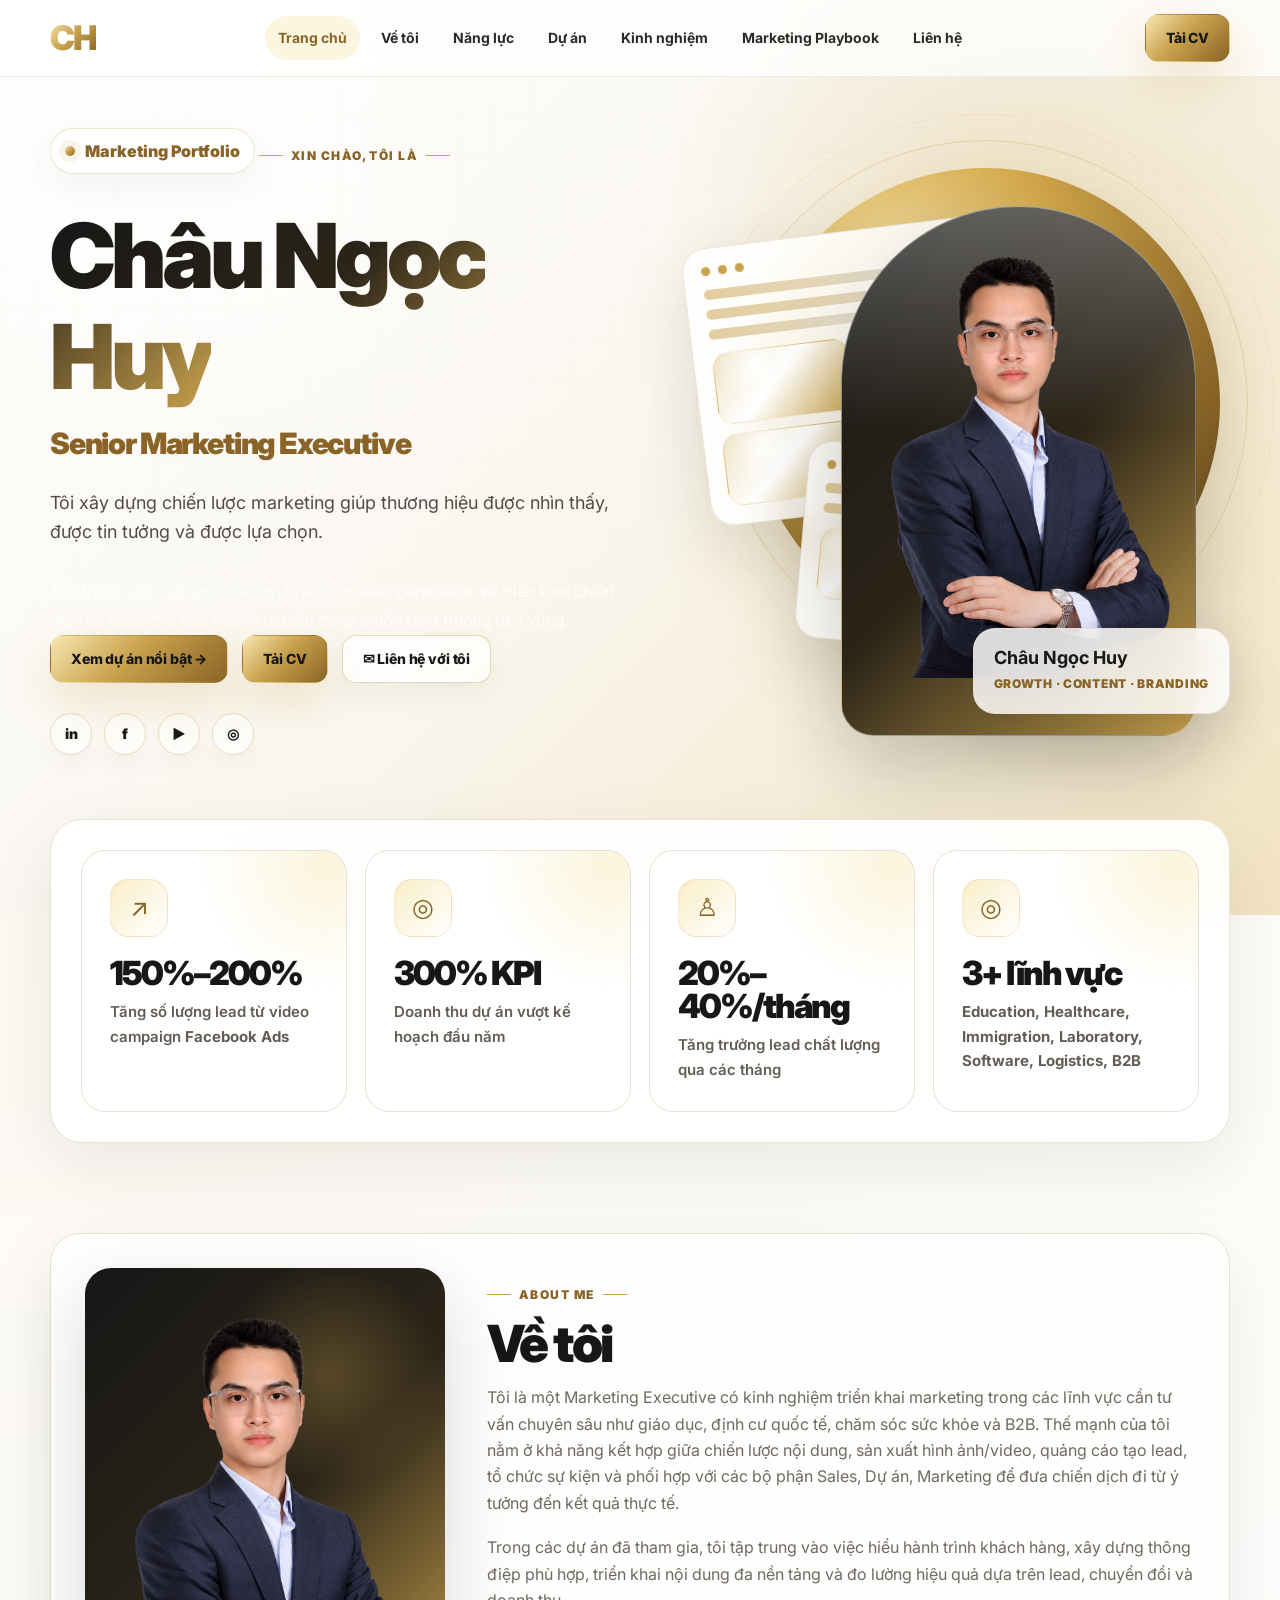
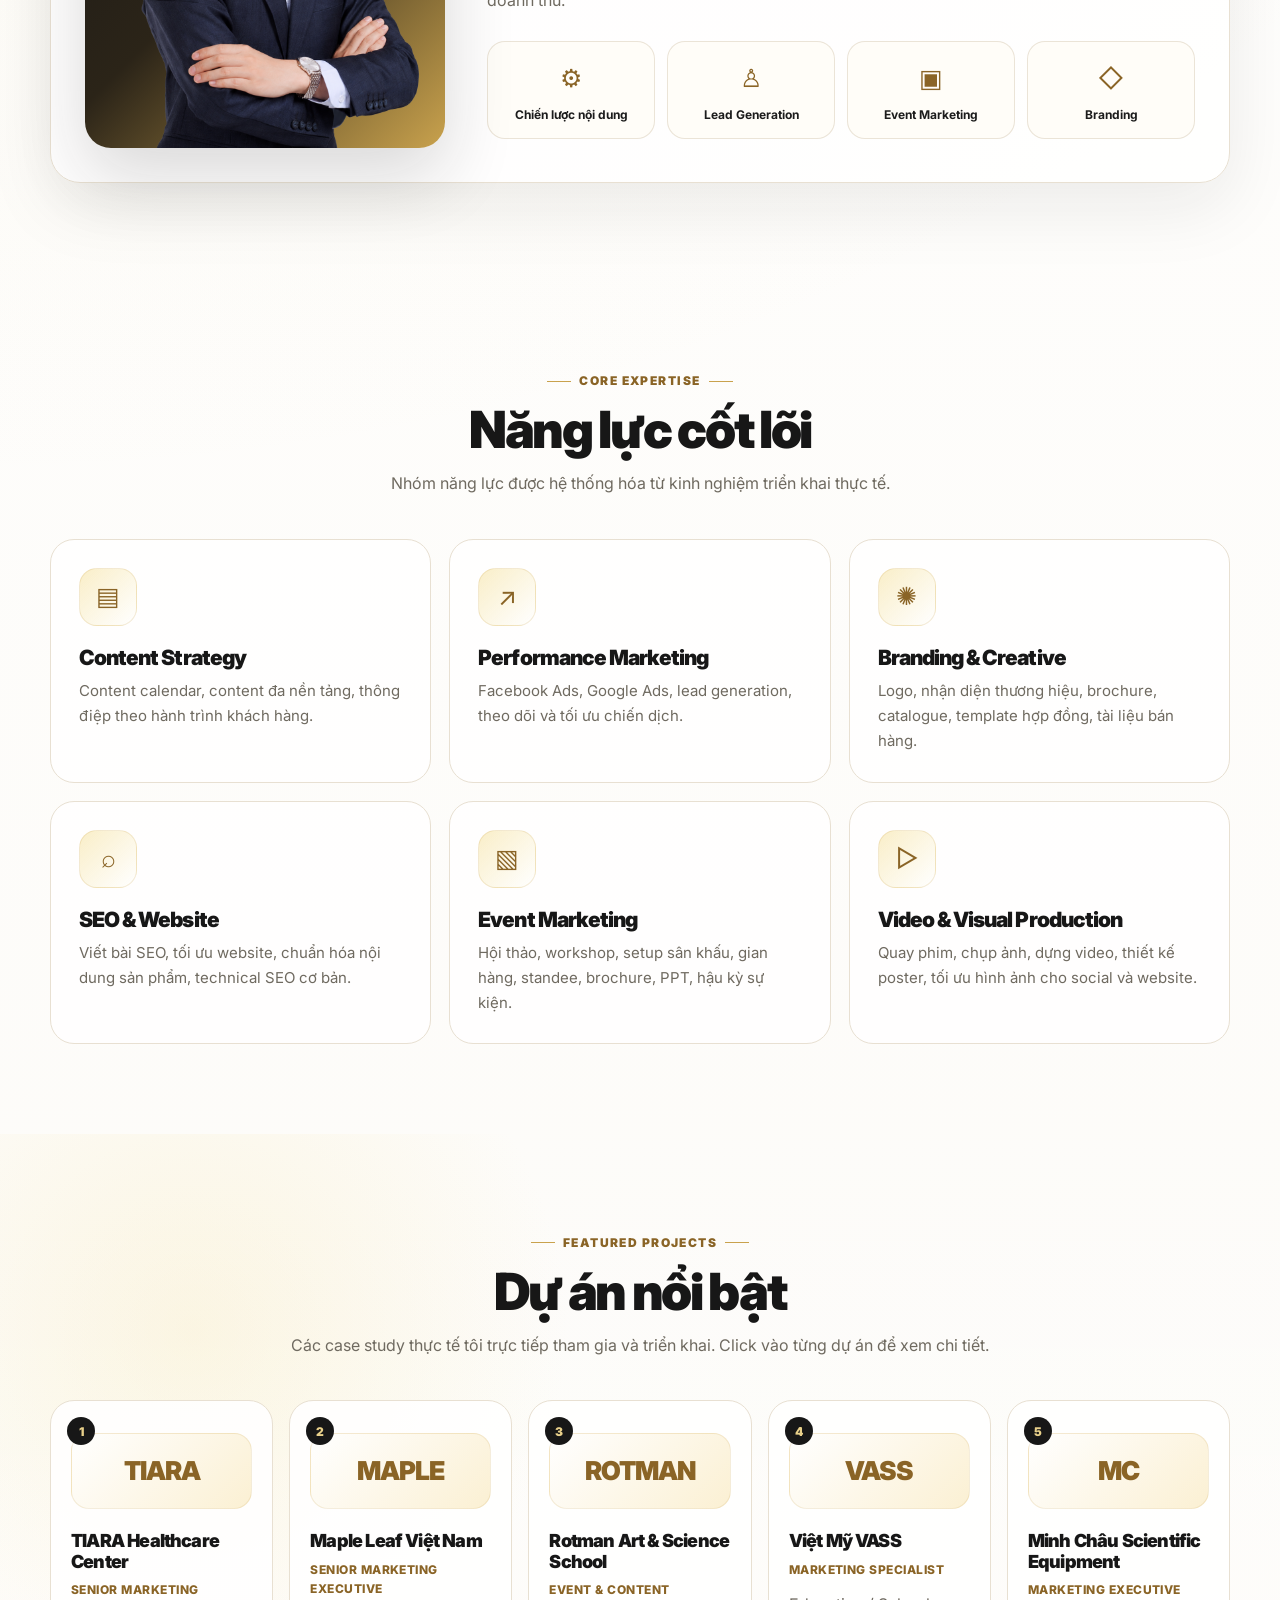
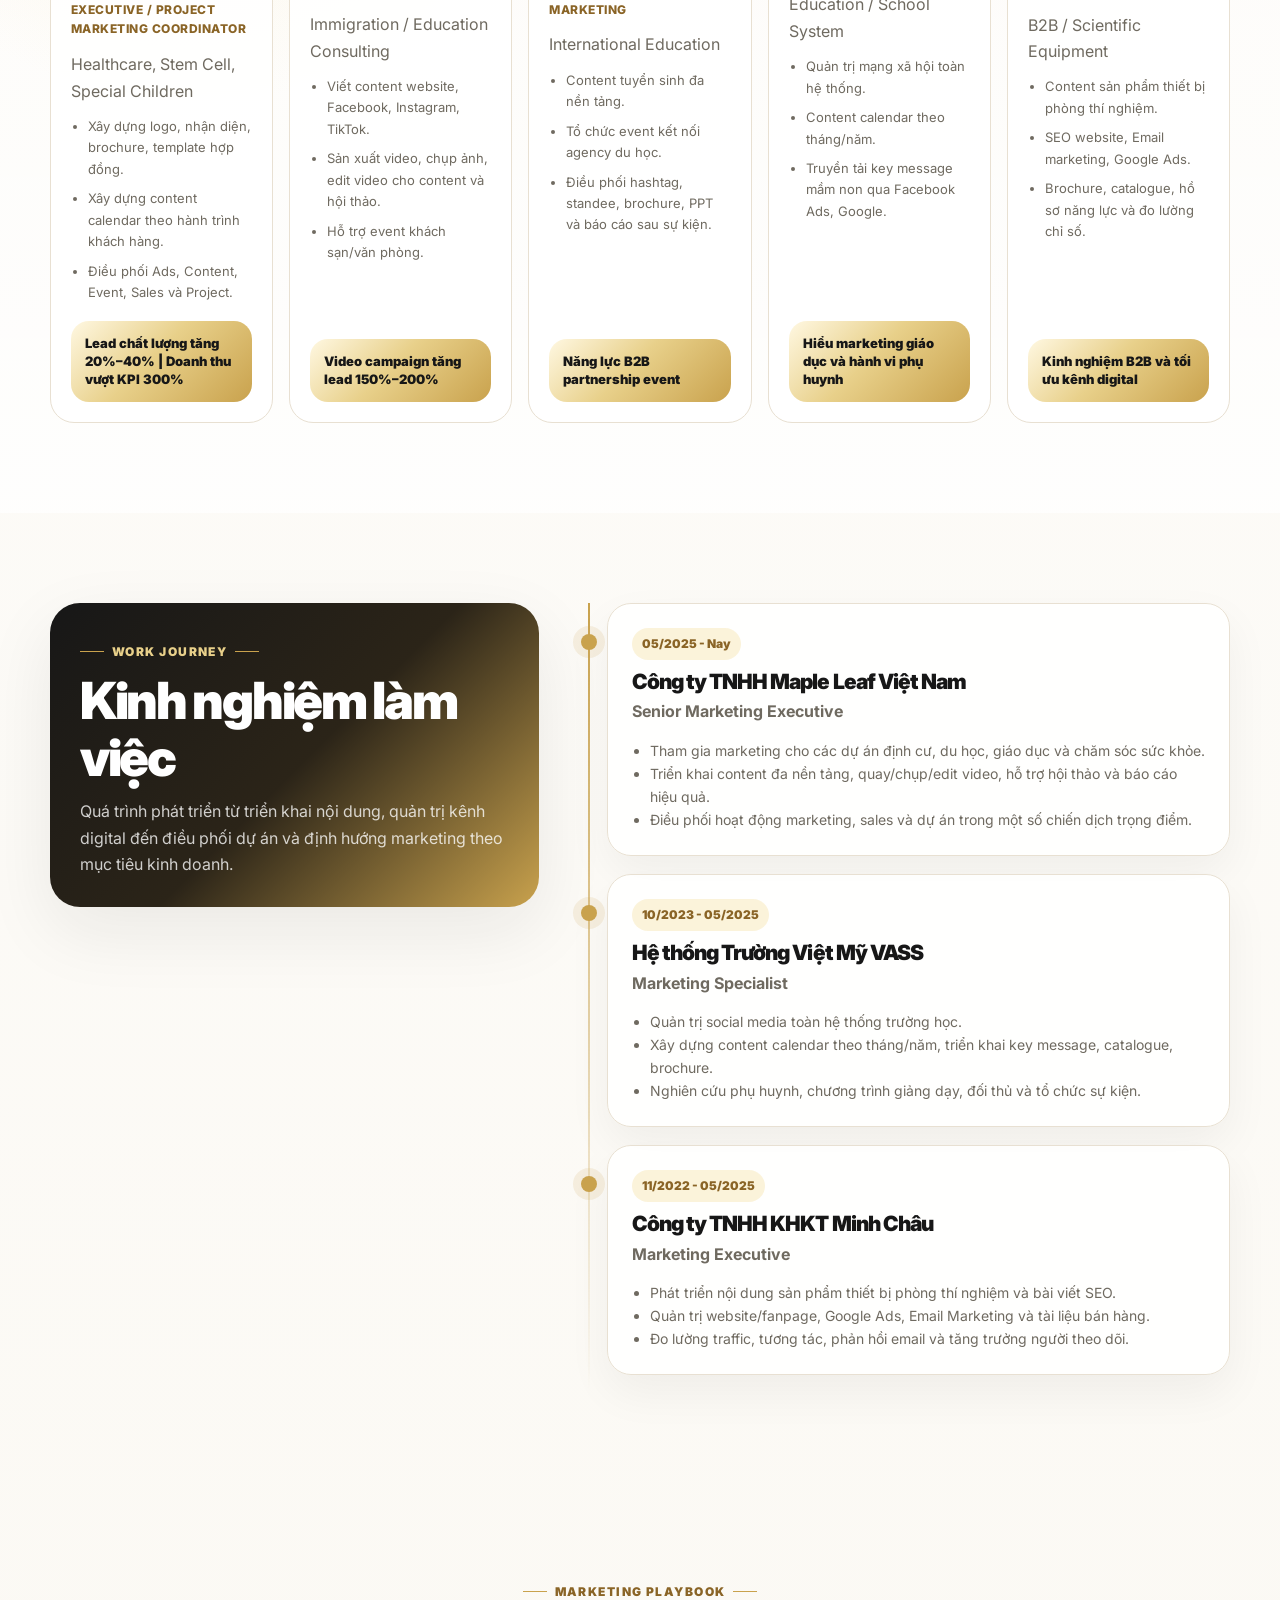
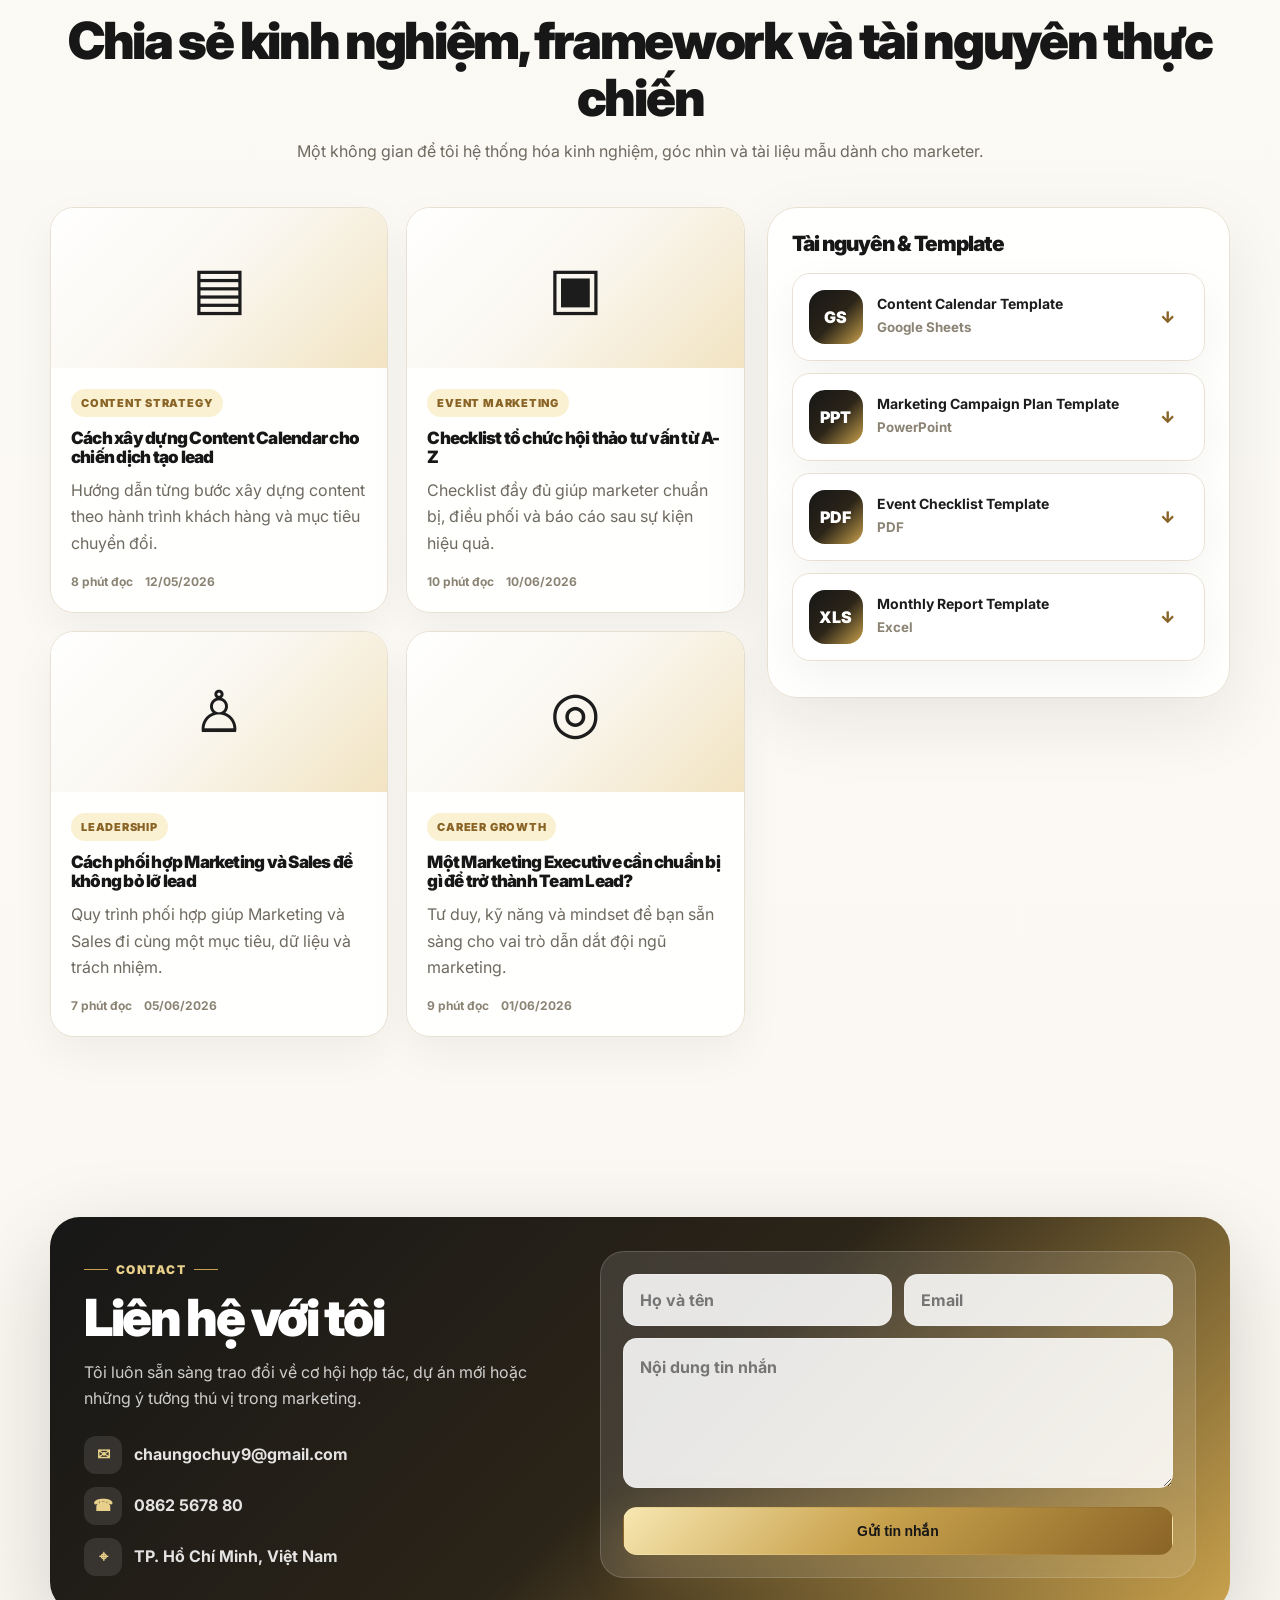
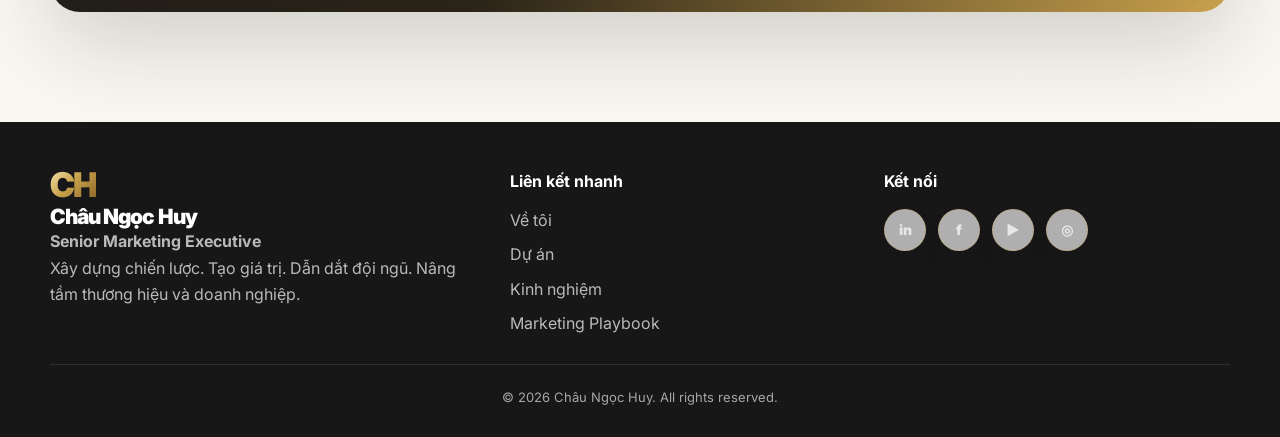
==== commit 6d9b1599: "Update index.html" ====
--- a/index.html
+++ b/index.html
@@ -1736,10 +1736,10 @@
               <p>Tăng trưởng lead chất lượng qua các tháng</p>
             </article>
 
-            <article class="stat-card interactive" data-counter-type="plus" data-to="3" data-final="3+ lĩnh vực">
+            <article class="stat-card interactive" data-counter-type="plus" data-to="3" data-final=" "+N lĩnh vực">
               <div class="stat-icon">◎</div>
               <strong class="stat-number">0+ lĩnh vực</strong>
-              <p><b>Education, Healthcare, Immigration, B2B</b></p>
+              <p><b>Education, Healthcare, Immigration, Laboratory, Software, Logistics, B2B</b></p>
             </article>
           </div>
         </div>
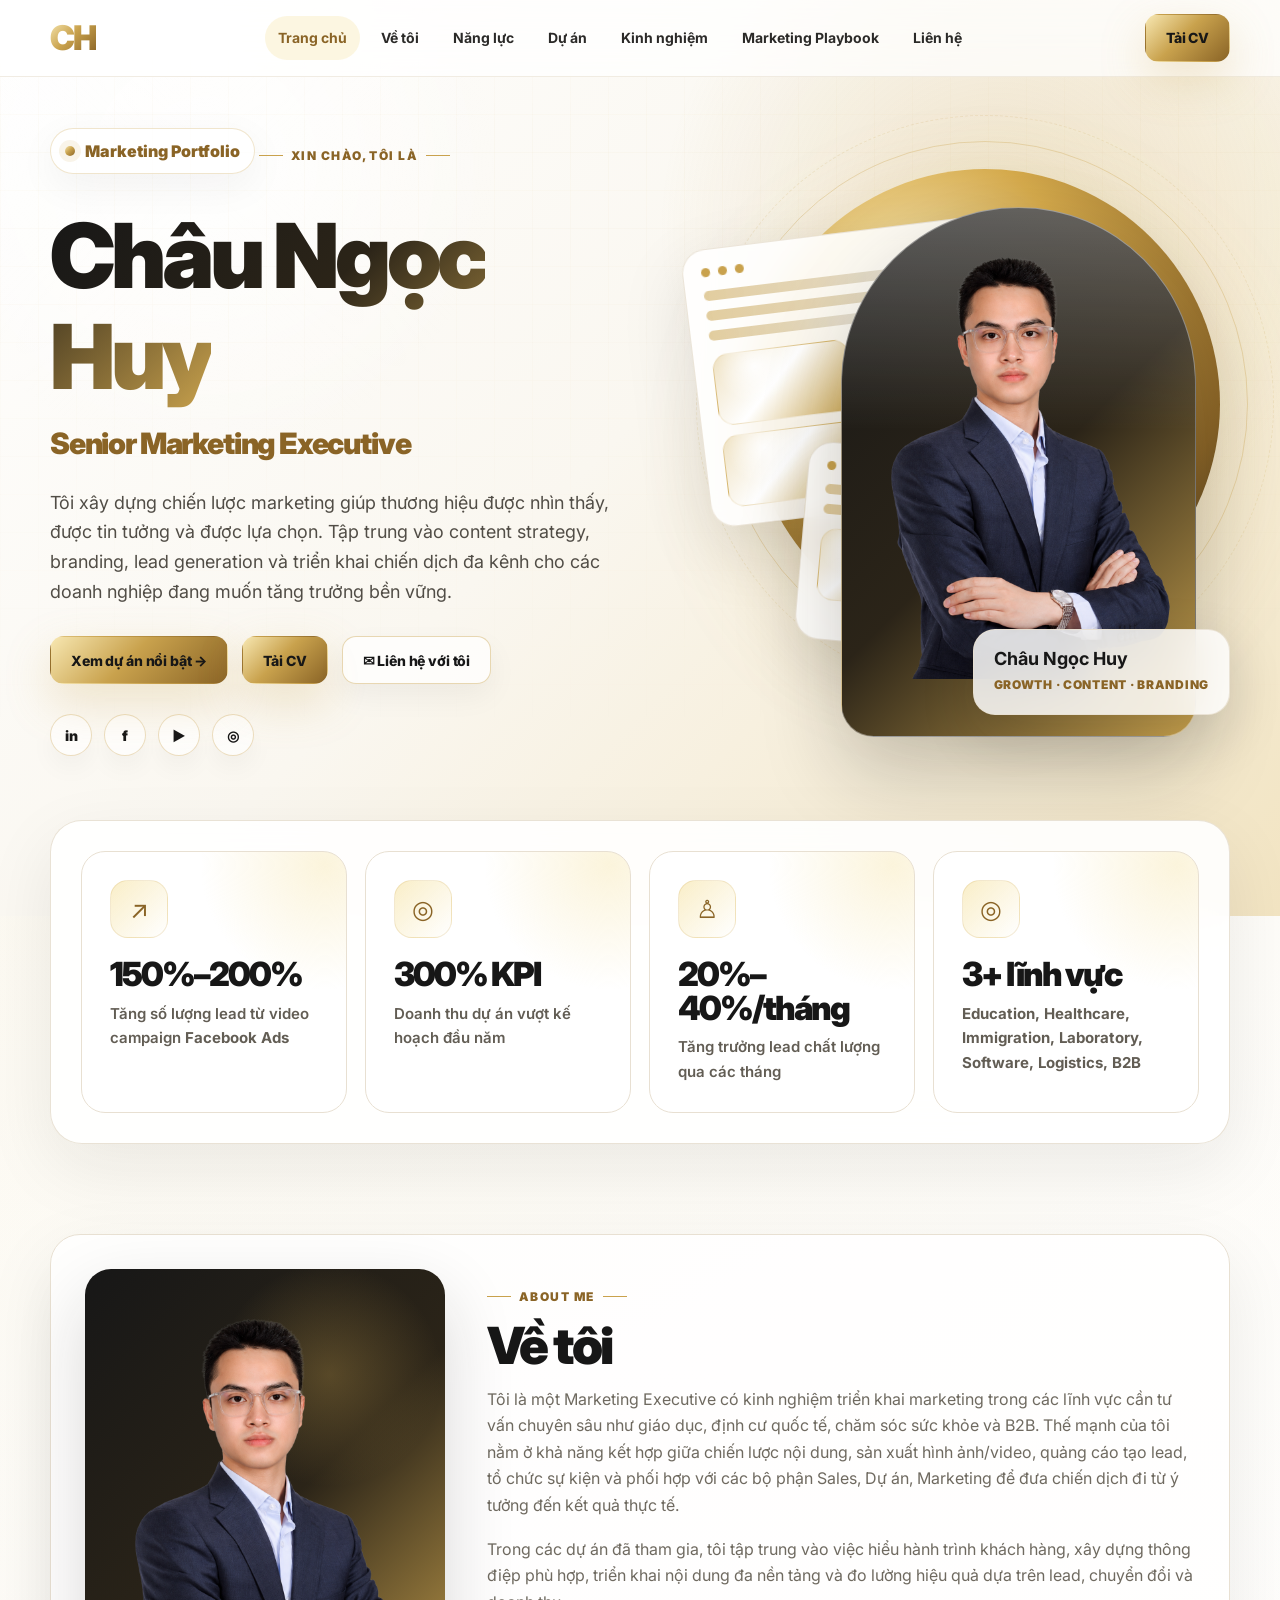
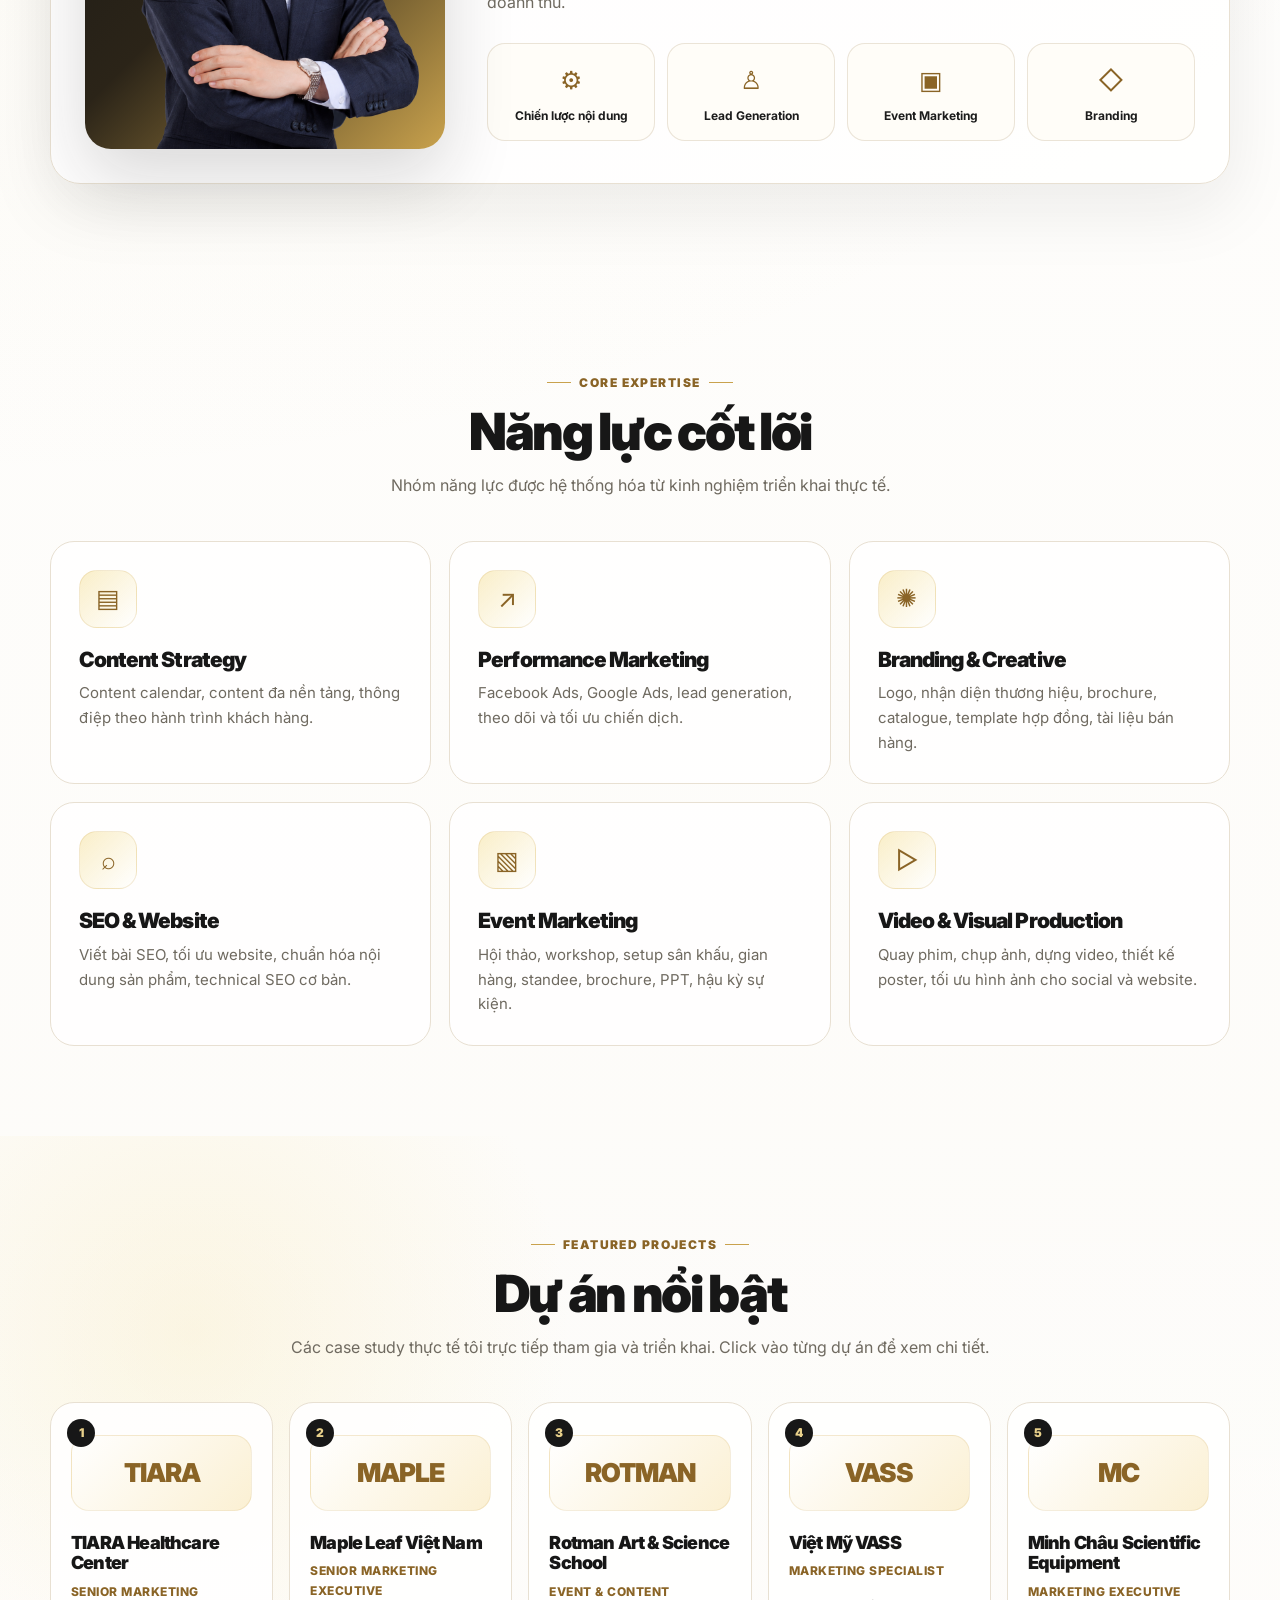
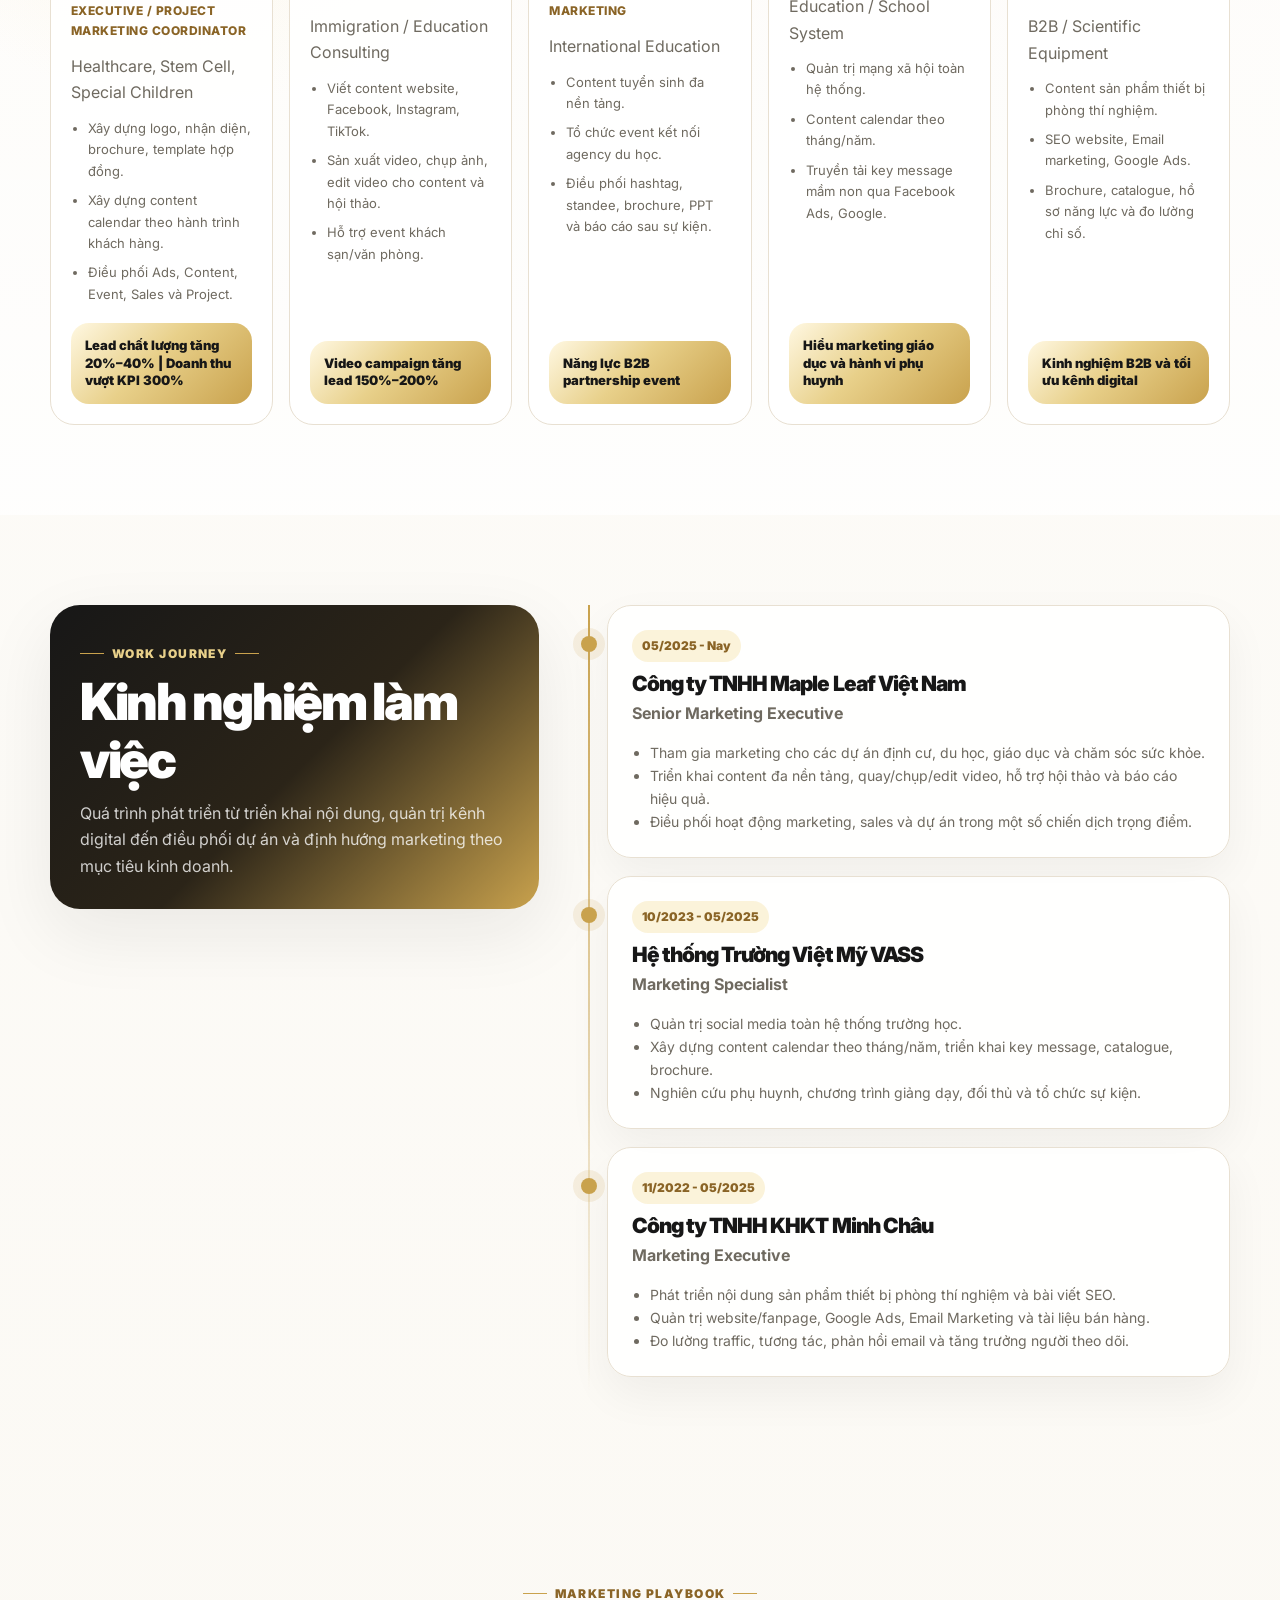
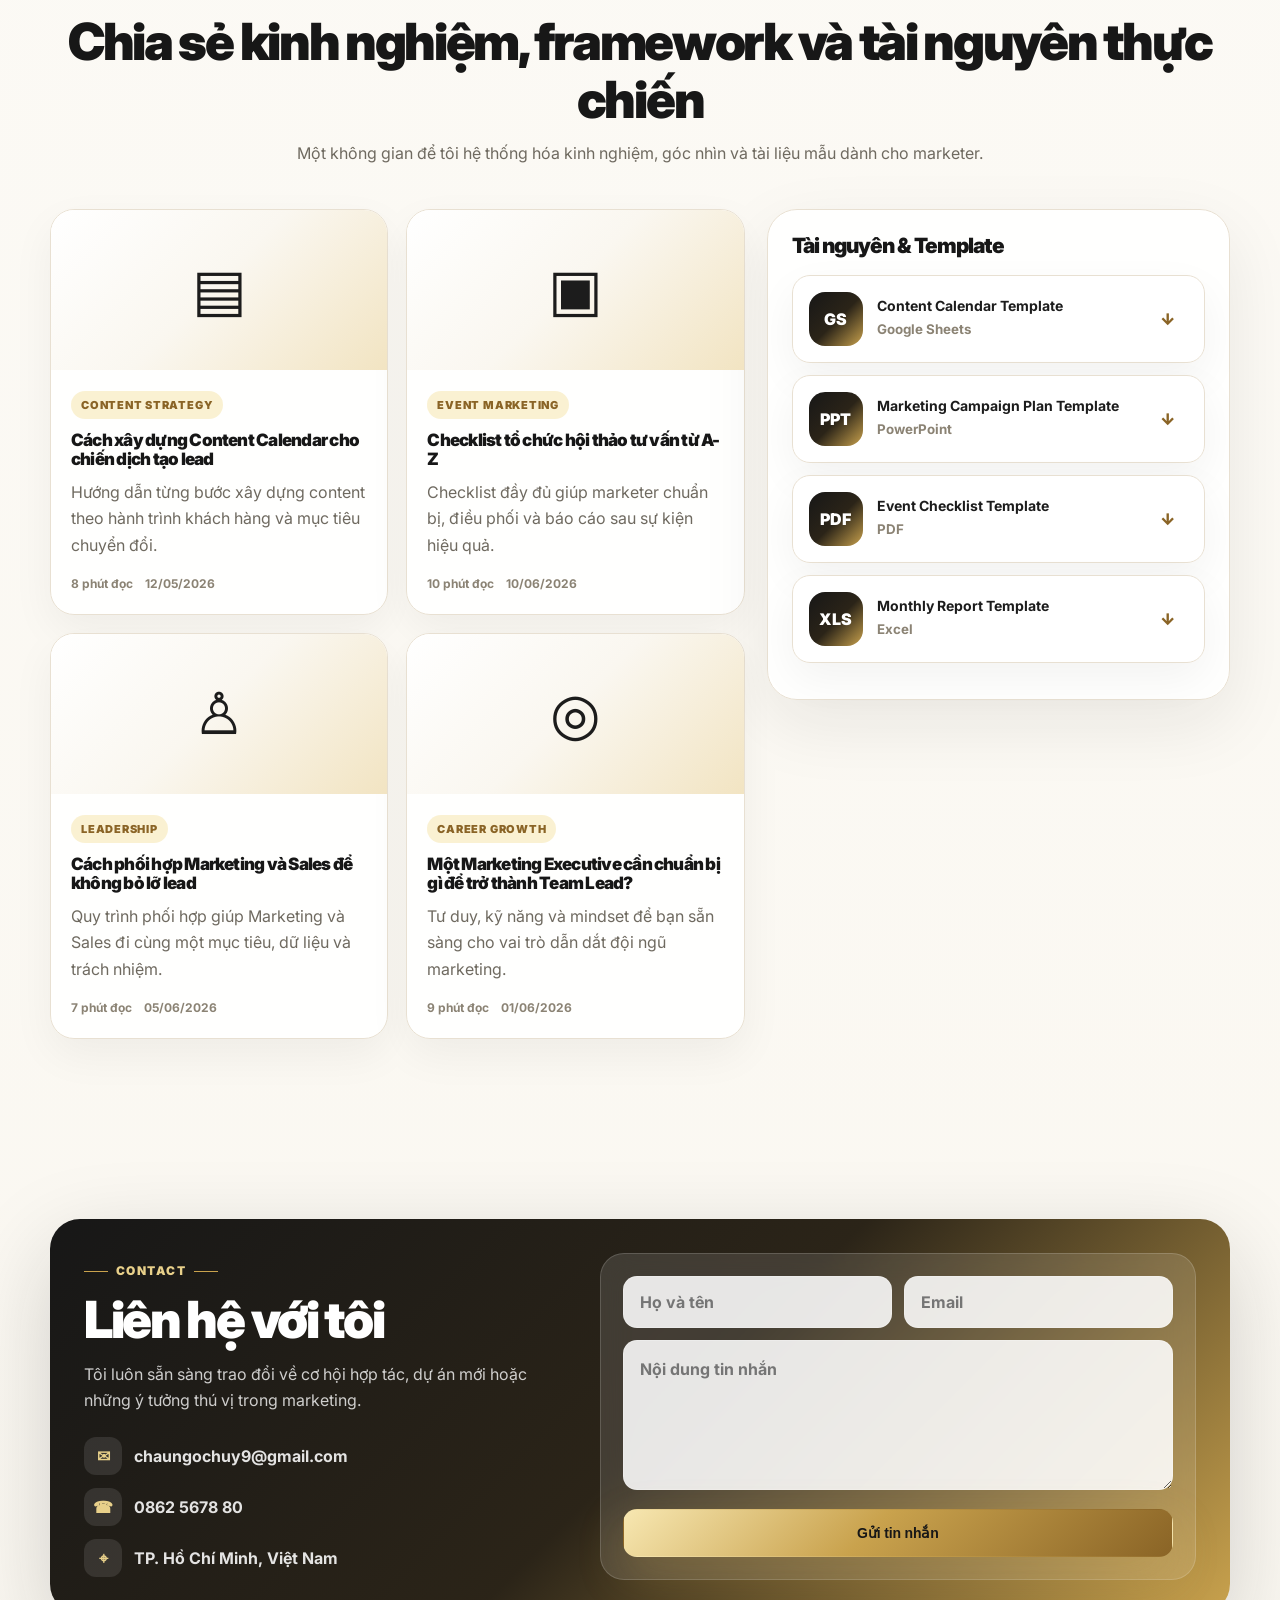
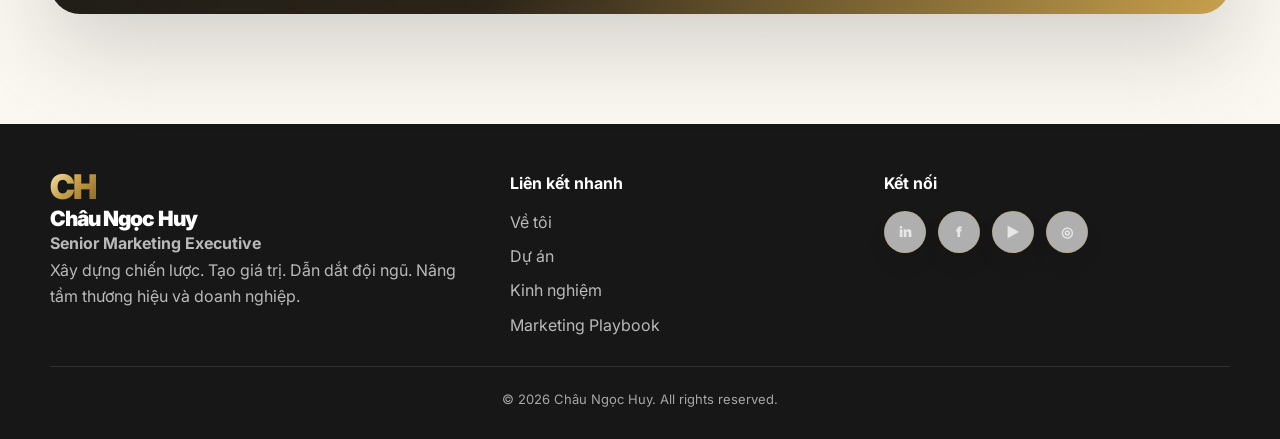
==== commit 98ef5e82: "Update index.html" ====
--- a/index.html
+++ b/index.html
@@ -374,13 +374,6 @@
       color: #514D46;
       margin-bottom: 30px;
     }
-.hero-subdesc {
-  max-width: 620px;
-  margin: 12px 0 0;
-  color: rgba(255, 255, 255, 0.78);
-  font-size: 1rem;
-  line-height: 1.8;
-}
     .hero-actions {
       display: flex;
       flex-wrap: wrap;
@@ -1651,11 +1644,7 @@
           <h1><span>Châu Ngọc Huy</span></h1>
           <div class="hero-subtitle">Senior Marketing Executive</div>
          <p class="hero-desc">
-  Tôi xây dựng chiến lược marketing giúp thương hiệu được nhìn thấy, được tin tưởng và được lựa chọn.
-</p>
-
-<p class="hero-subdesc">
-  Tập trung vào content strategy, branding, lead generation và triển khai chiến dịch đa kênh cho các doanh nghiệp đang muốn tăng trưởng bền vững.
+  Tôi xây dựng chiến lược marketing giúp thương hiệu được nhìn thấy, được tin tưởng và được lựa chọn. Tập trung vào content strategy, branding, lead generation và triển khai chiến dịch đa kênh cho các doanh nghiệp đang muốn tăng trưởng bền vững.
 </p>
 
           <div class="hero-actions">
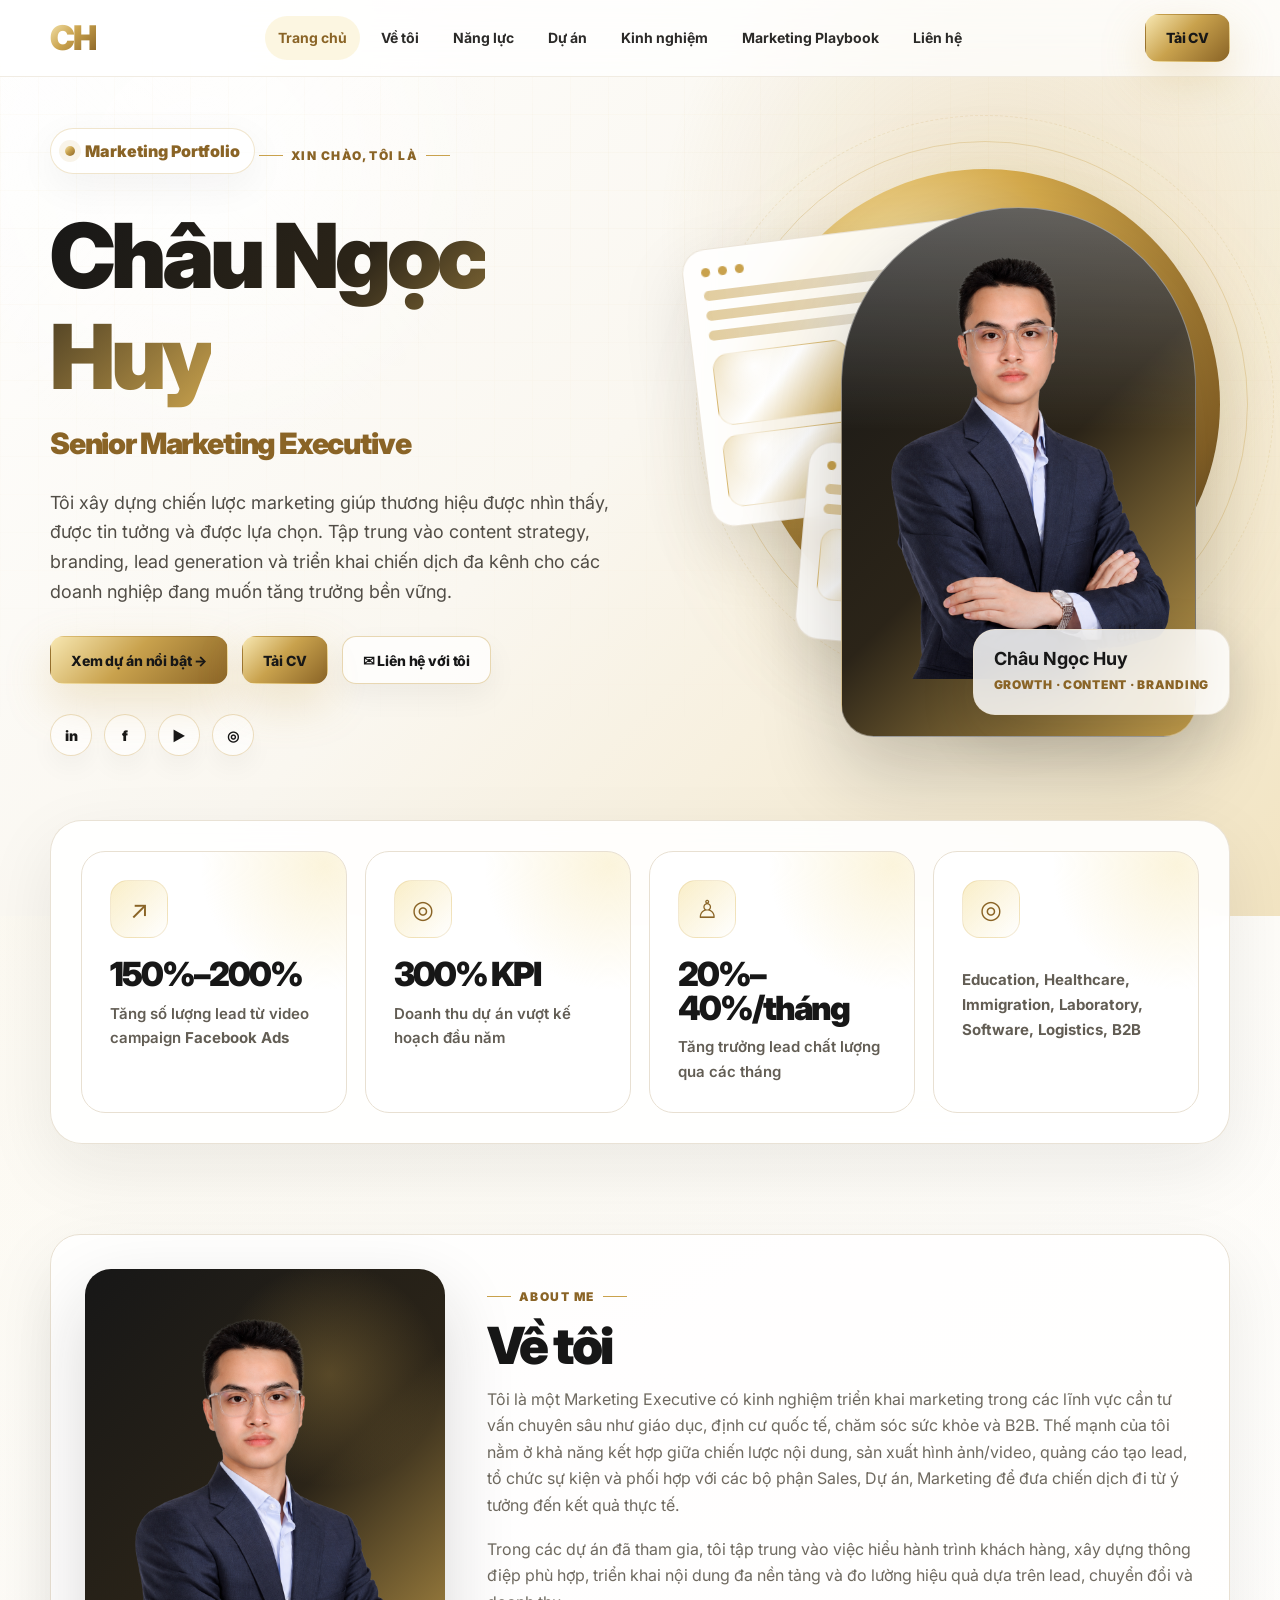
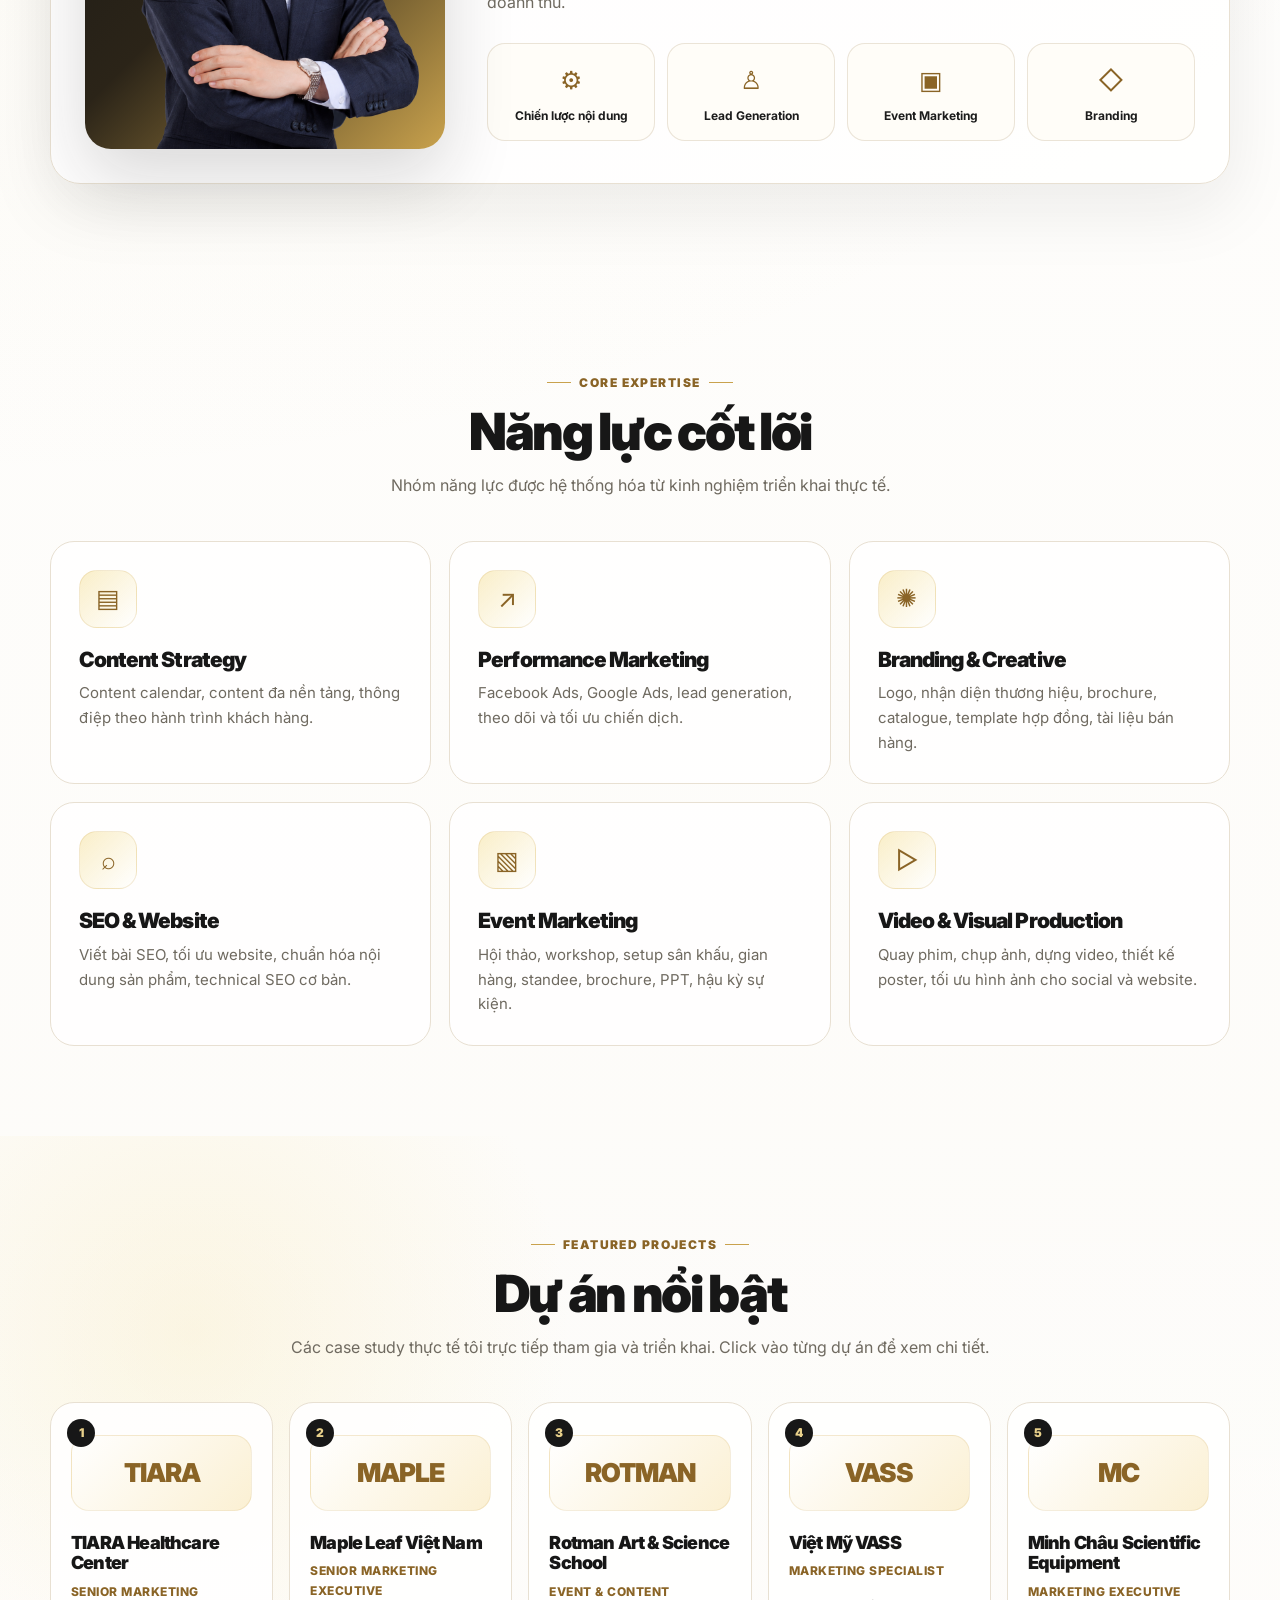
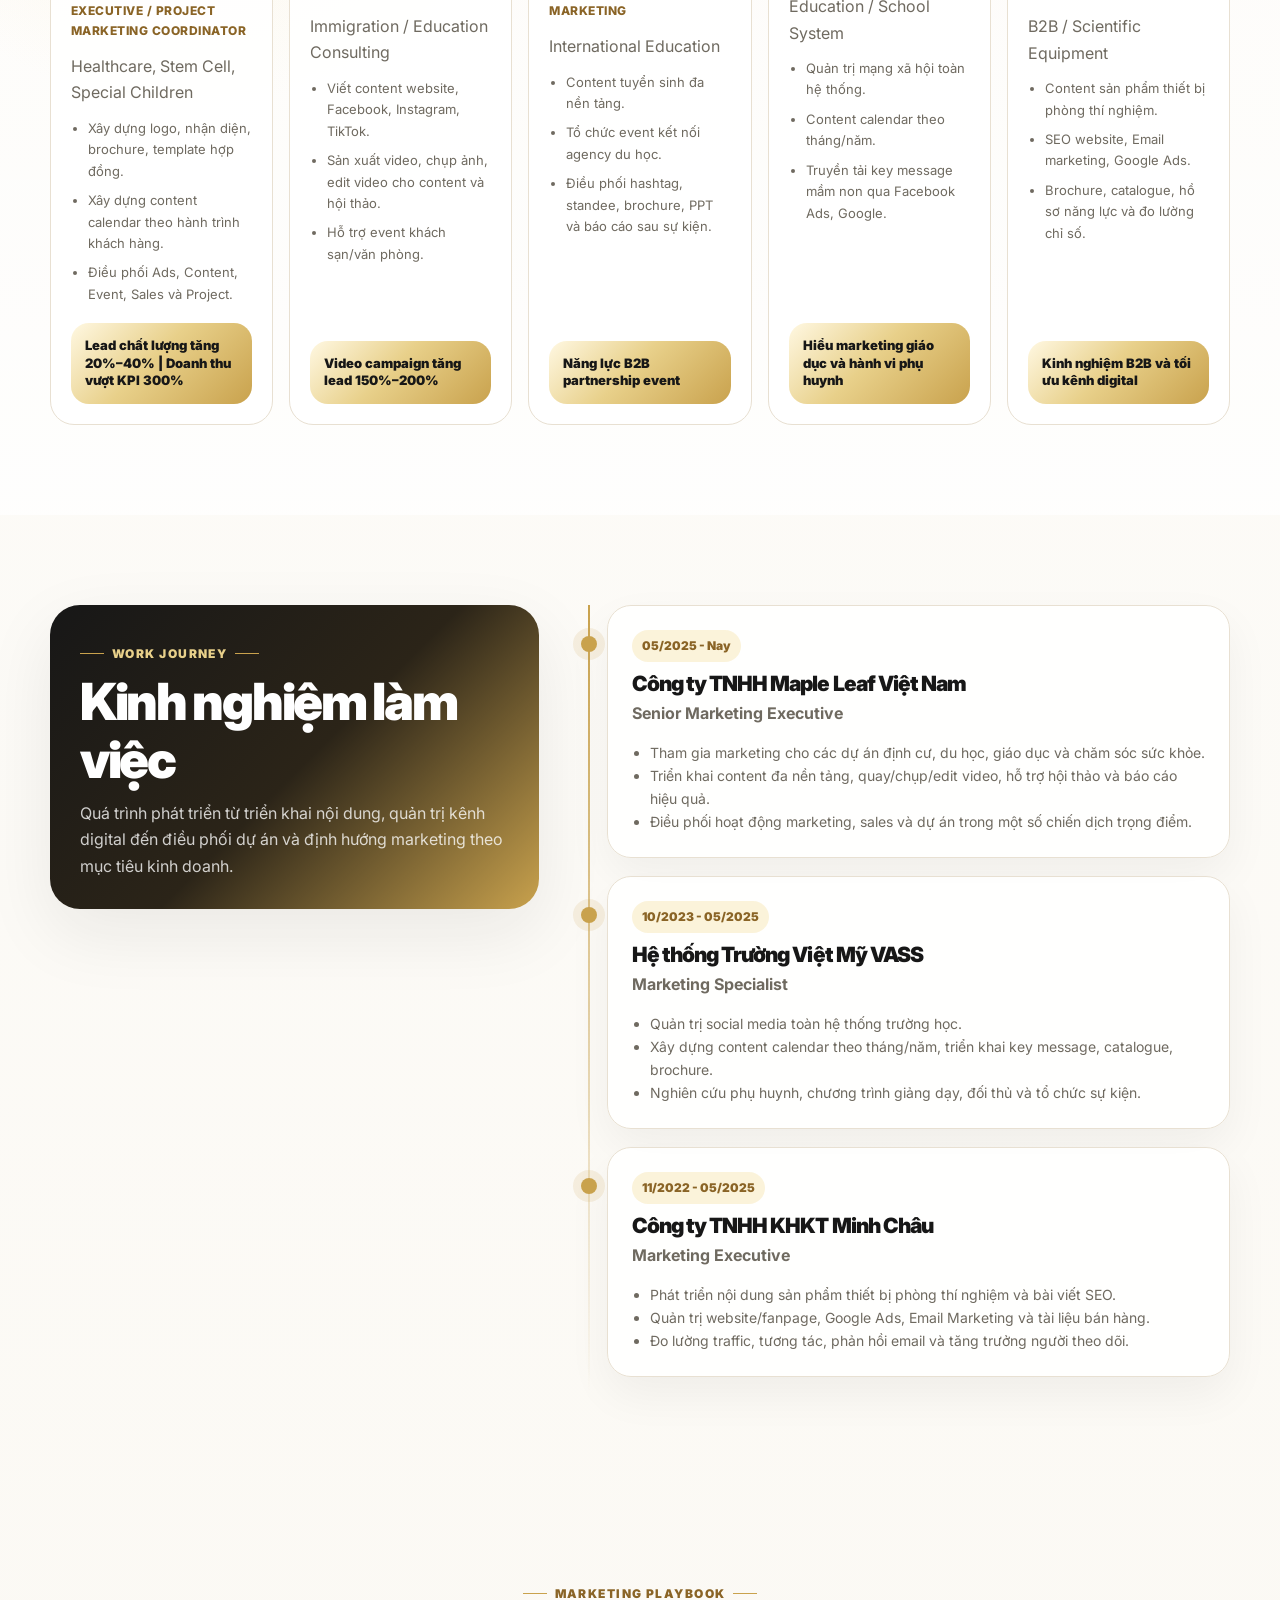
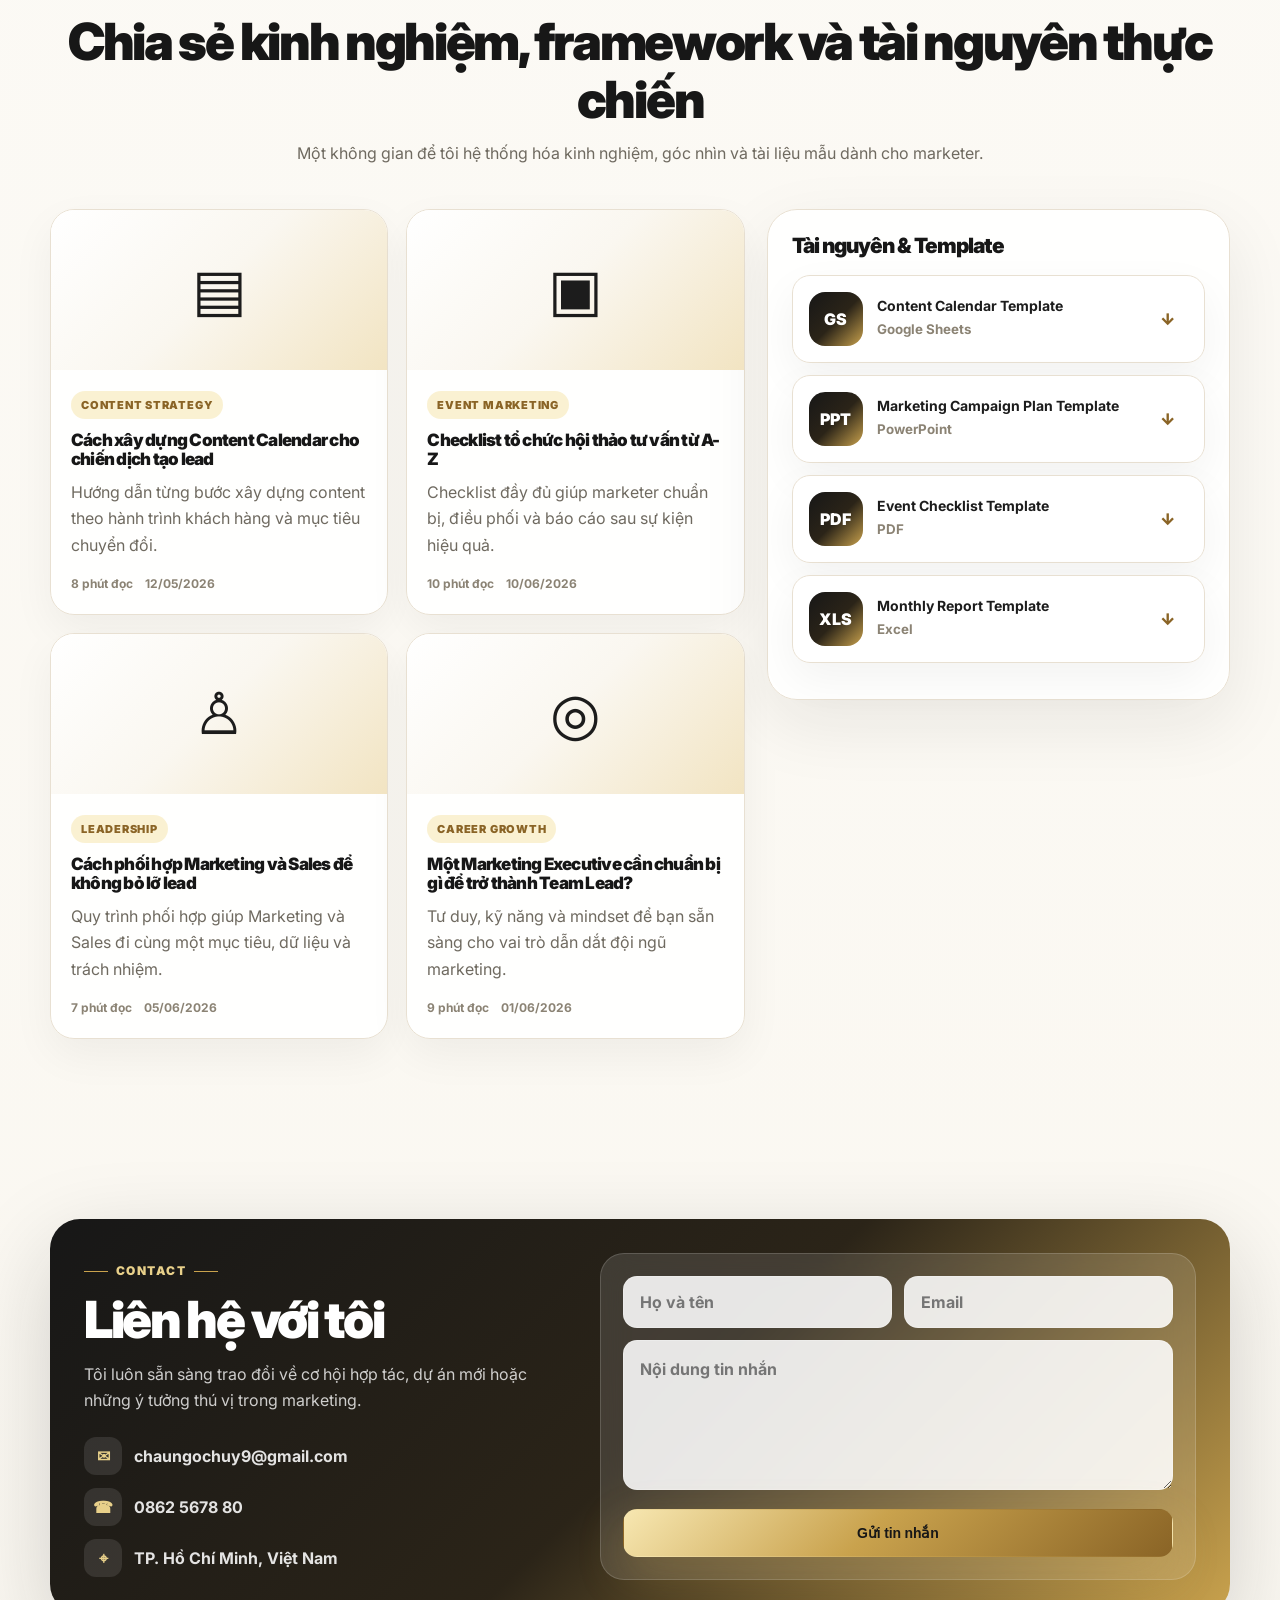
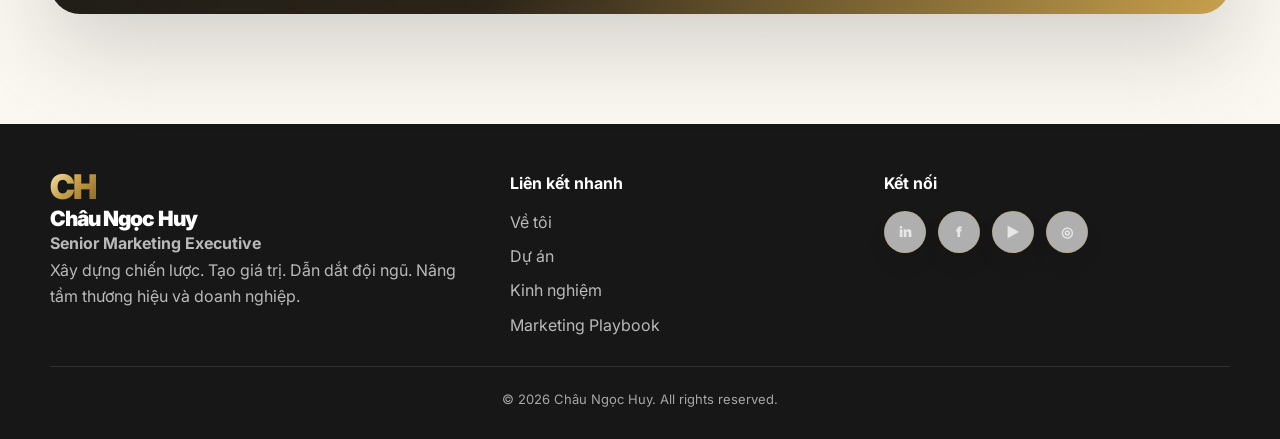
==== commit 424c8103: "Update index.html" ====
--- a/index.html
+++ b/index.html
@@ -1725,7 +1725,7 @@
               <p>Tăng trưởng lead chất lượng qua các tháng</p>
             </article>
 
-            <article class="stat-card interactive" data-counter-type="plus" data-to="3" data-final=" "+N lĩnh vực">
+            <article class="stat-card interactive" data-counter-type="plus" data-to="3" data-final=" "+7 lĩnh vực">
               <div class="stat-icon">◎</div>
               <strong class="stat-number">0+ lĩnh vực</strong>
               <p><b>Education, Healthcare, Immigration, Laboratory, Software, Logistics, B2B</b></p>
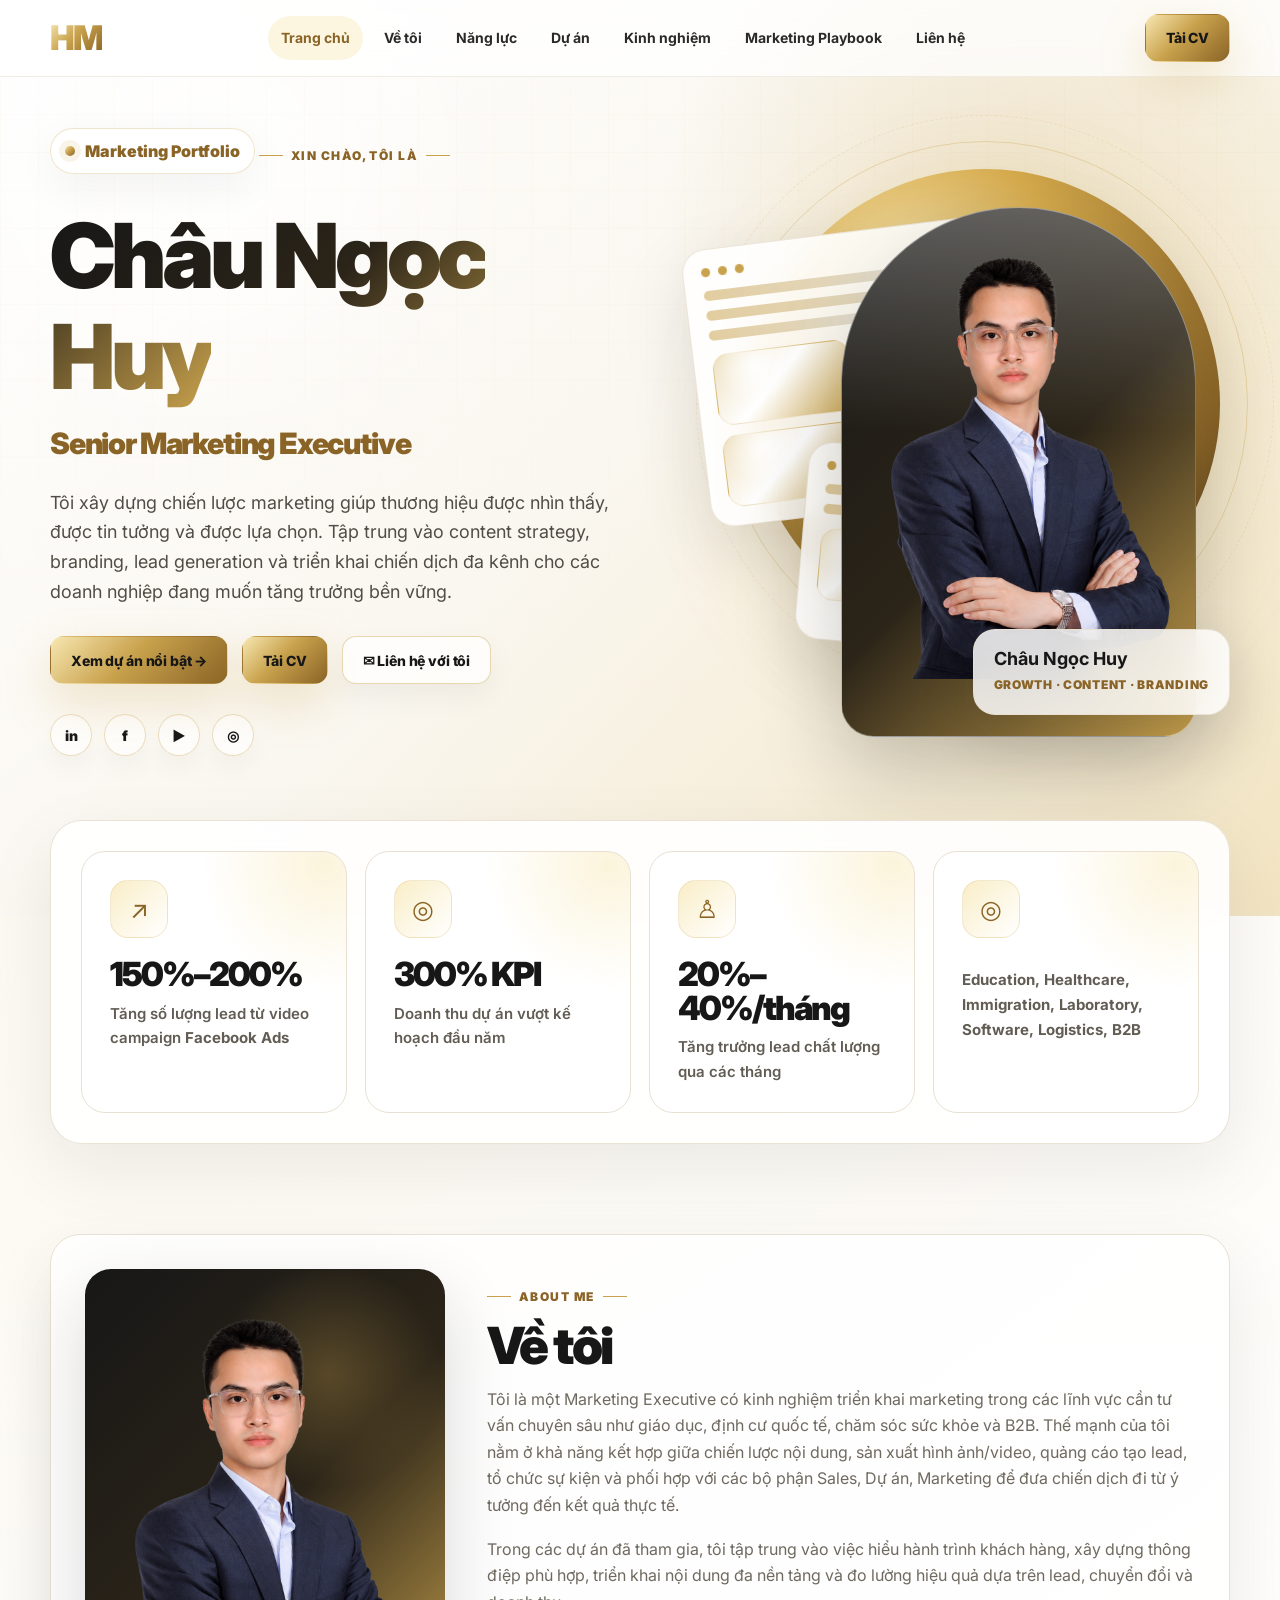
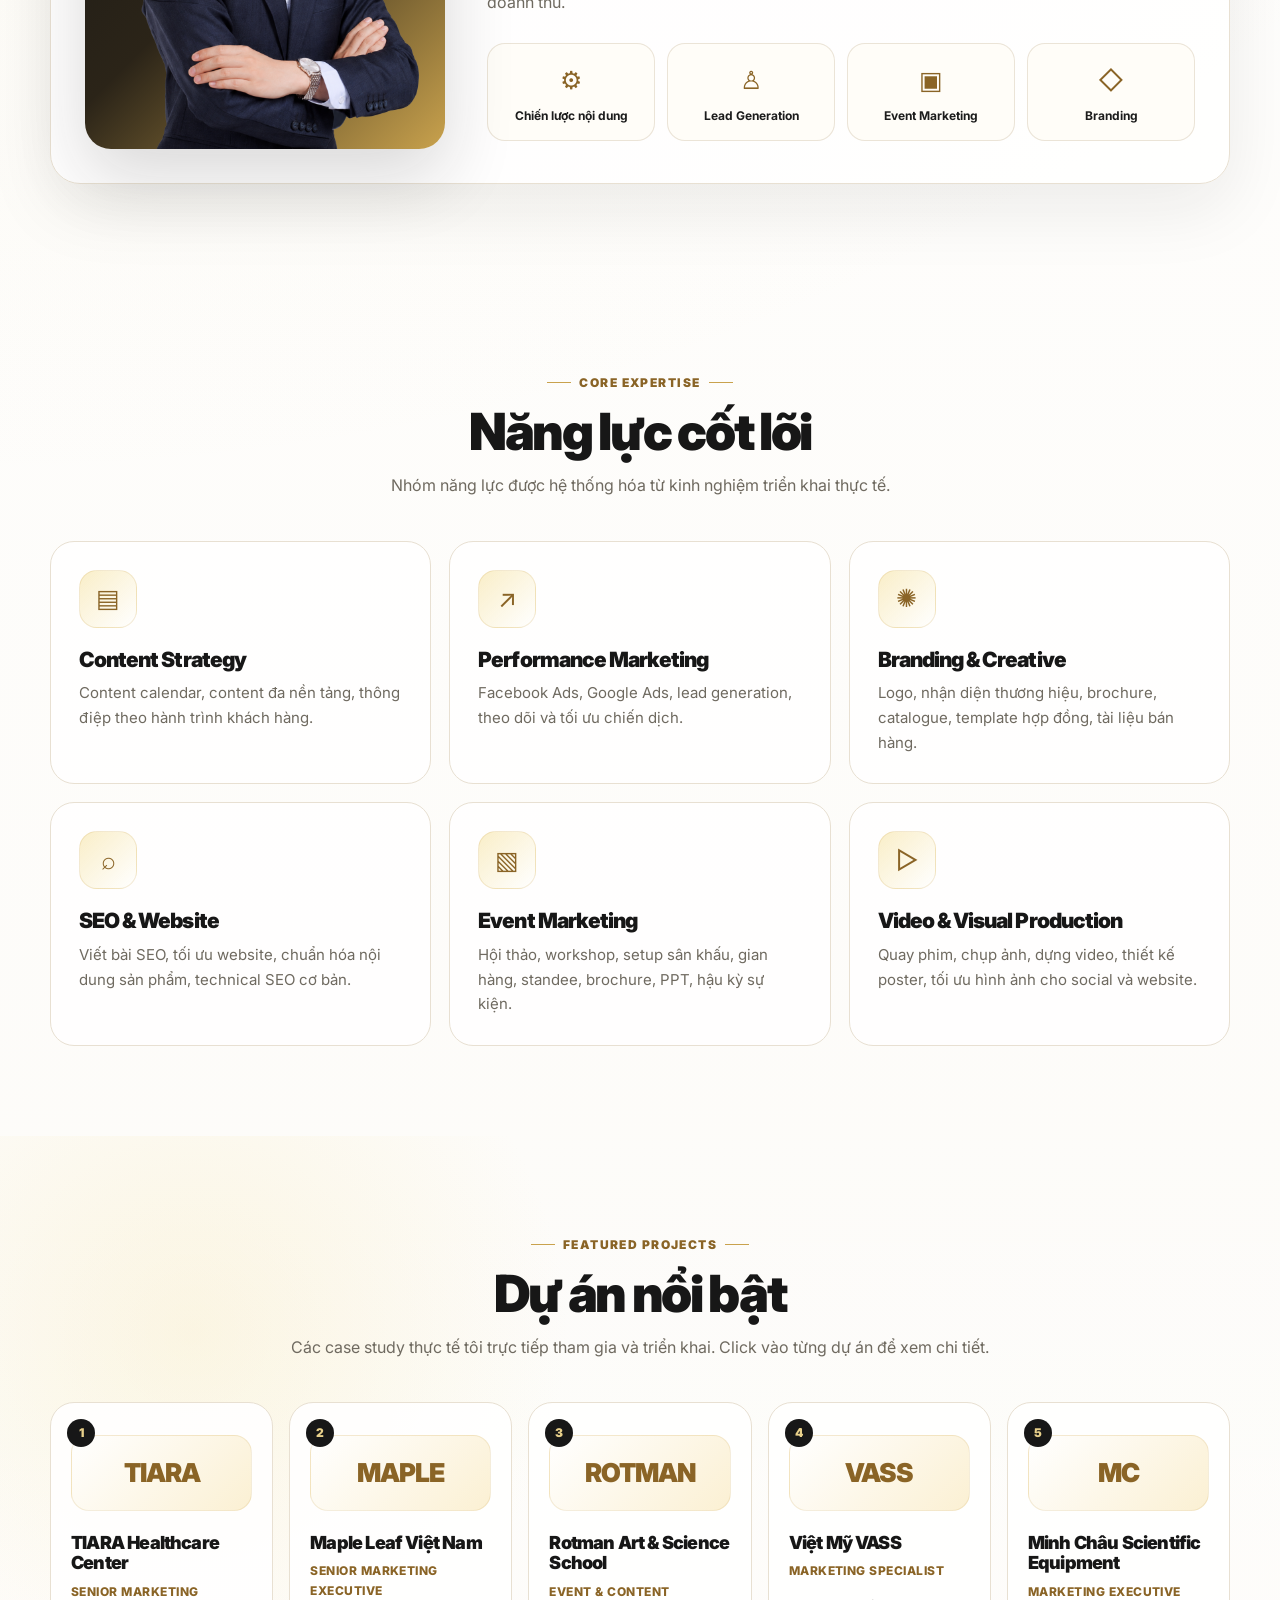
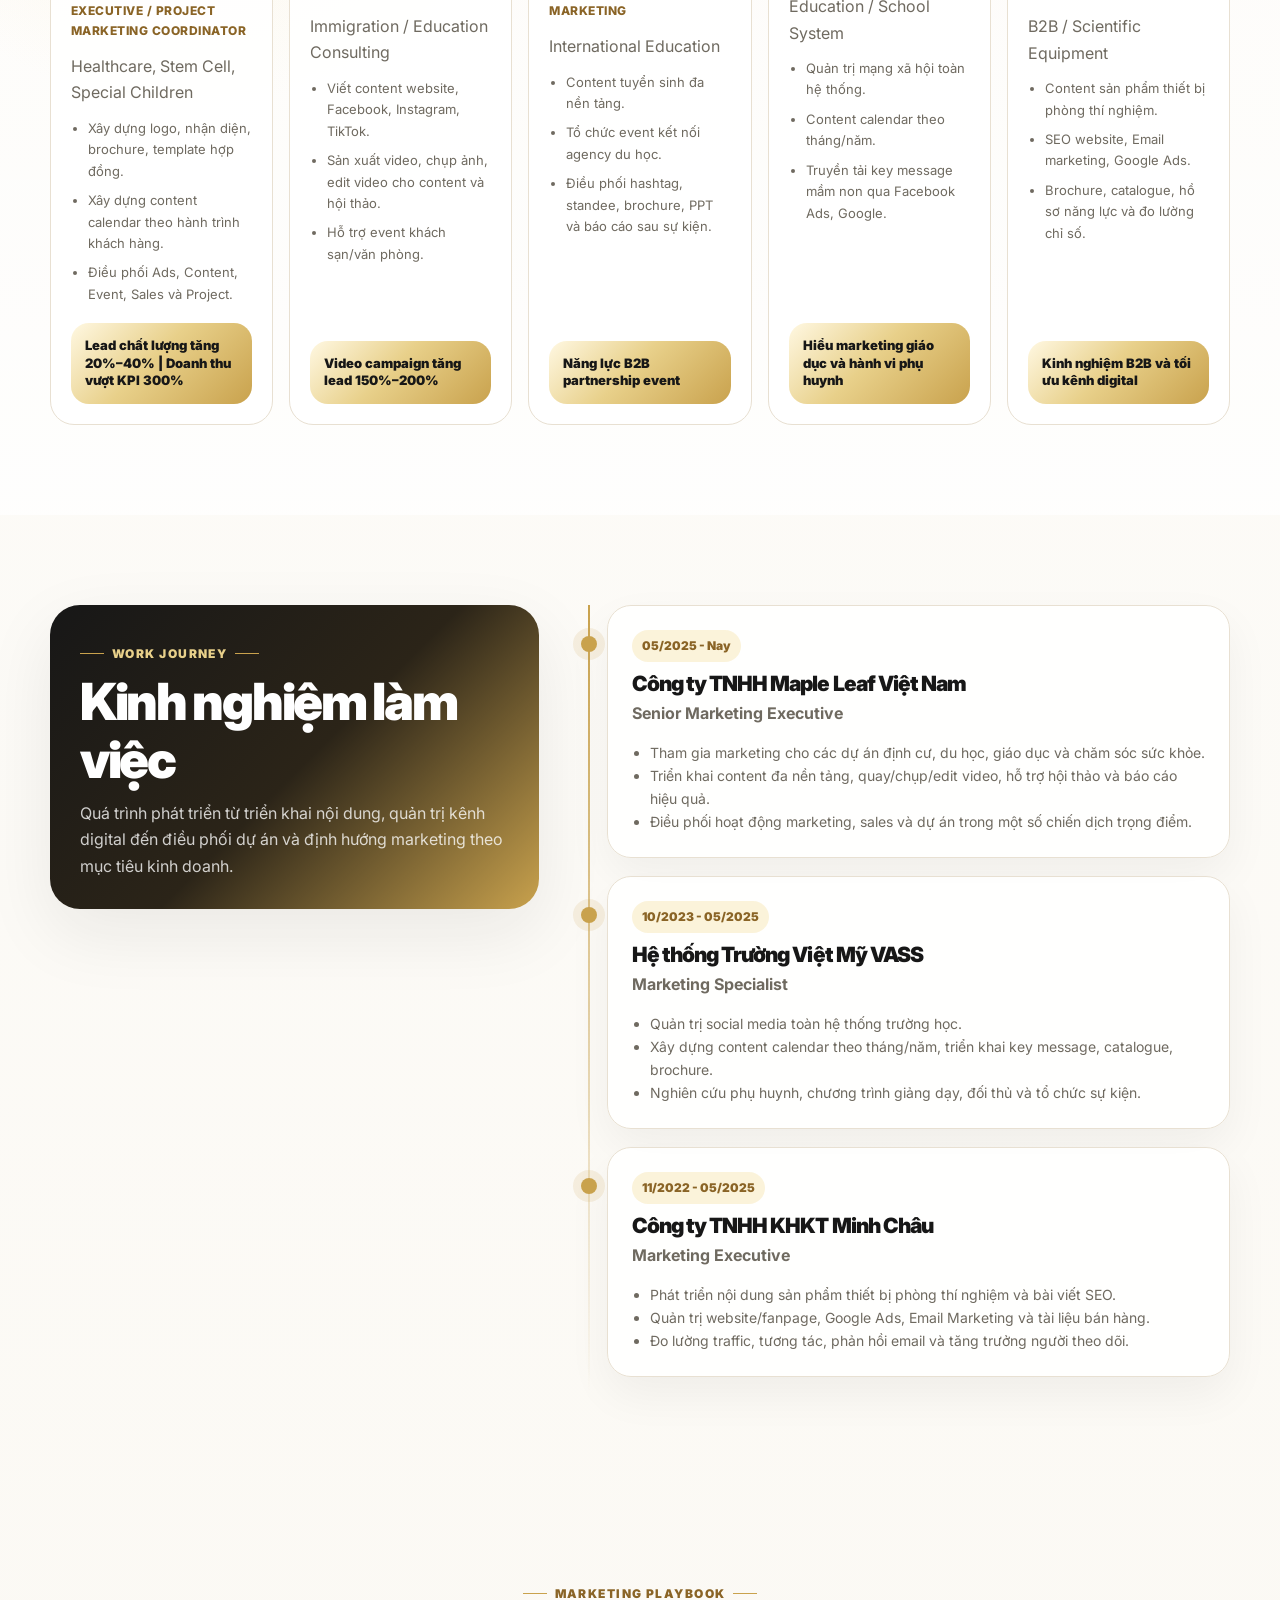
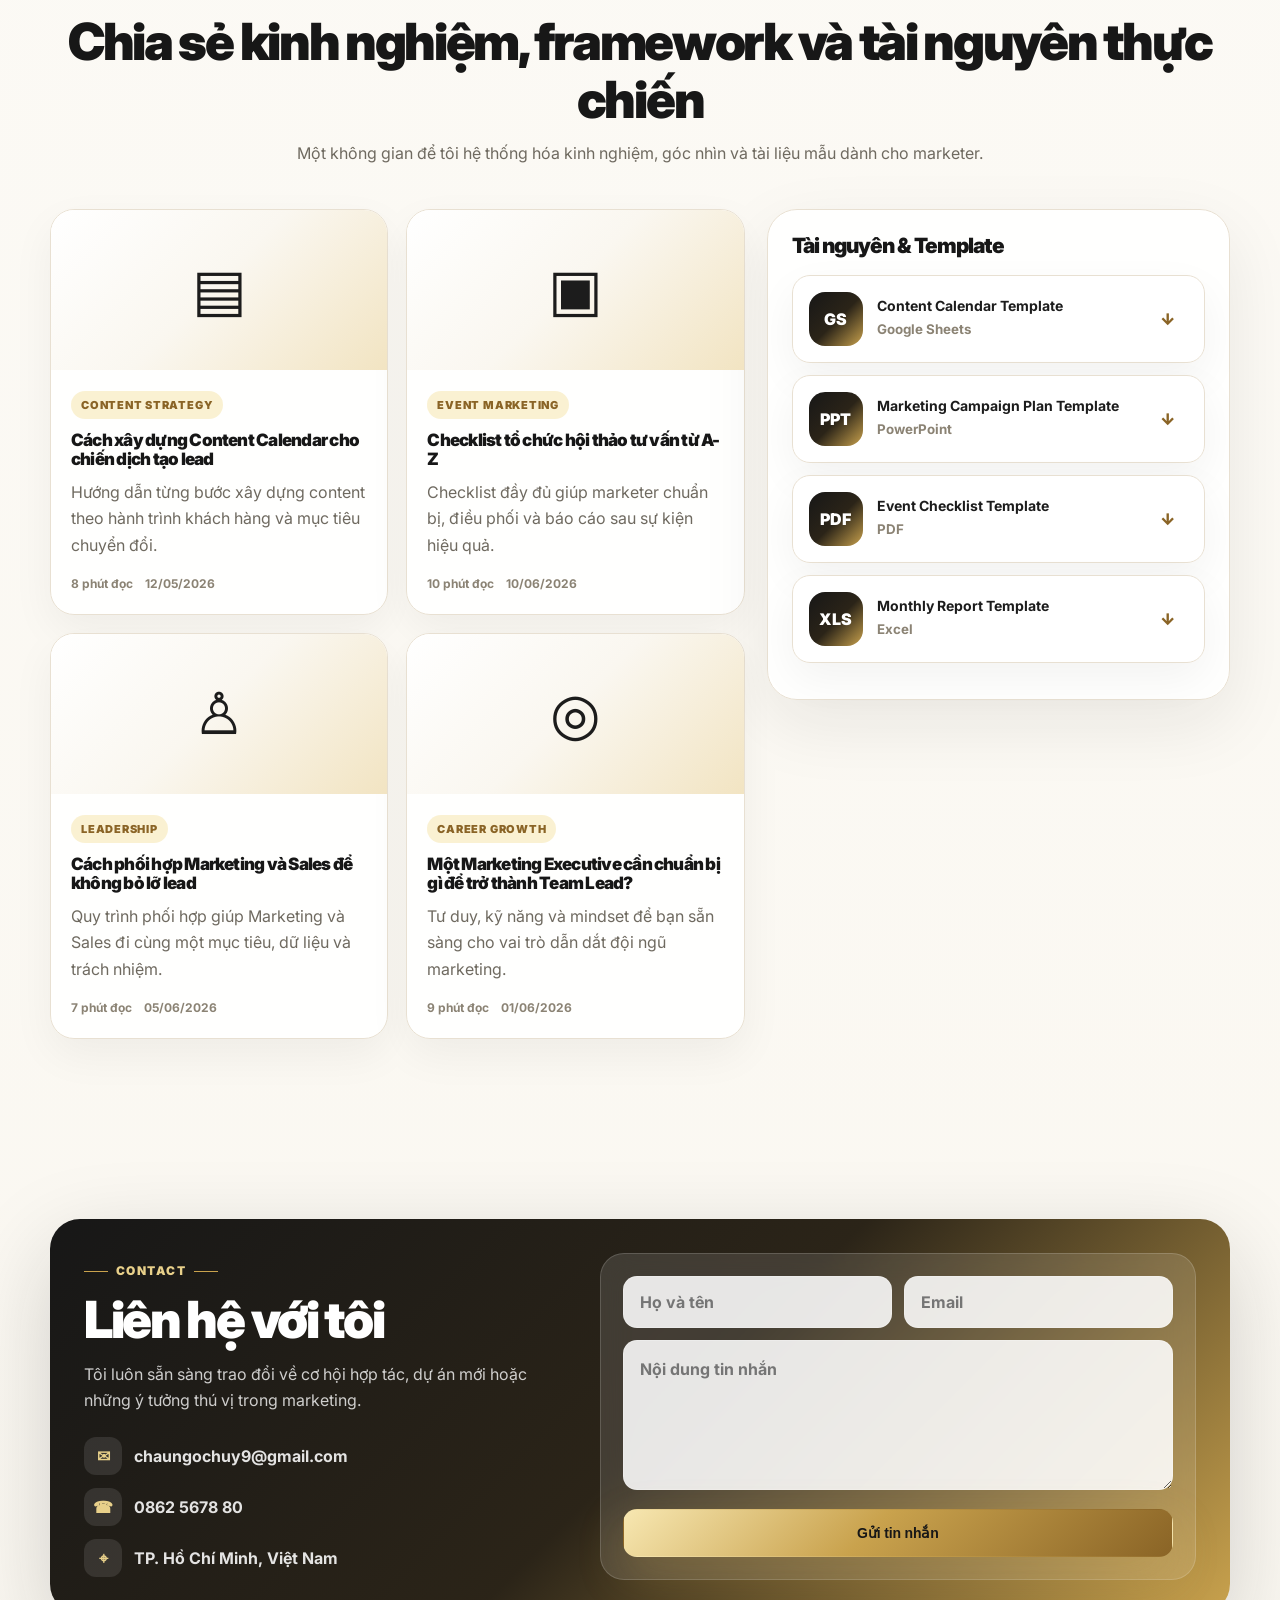
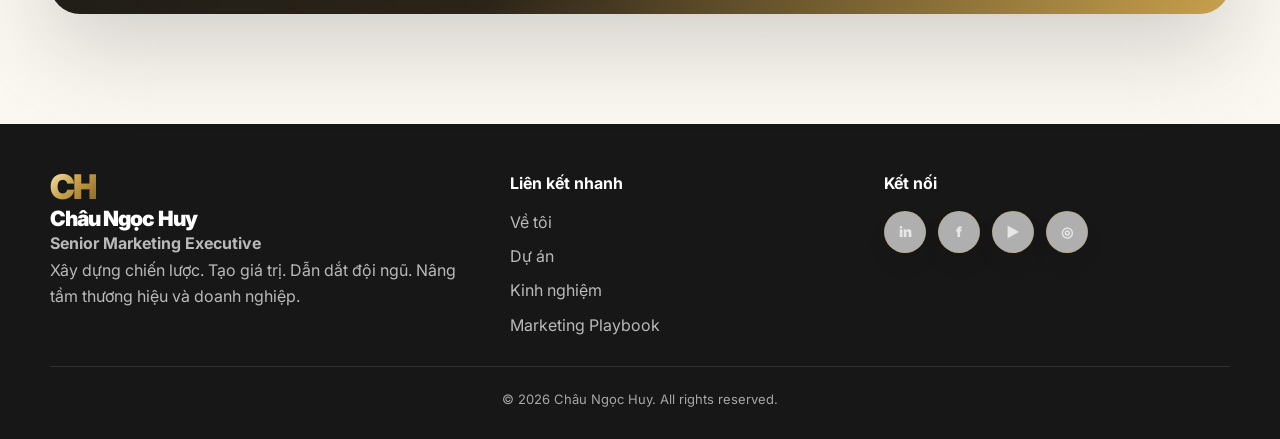
==== commit 441e8299: "Update index.html" ====
--- a/index.html
+++ b/index.html
@@ -1614,7 +1614,7 @@
 
   <header class="site-header" id="siteHeader">
     <div class="container header-inner">
-      <a href="#home" class="logo" aria-label="Châu Ngọc Huy"><span>CH</span></a>
+      <a href="#home" class="logo" aria-label="Châu Ngọc Huy"><span>HM</span></a>
 
       <nav class="nav" id="mainNav" aria-label="Menu chính">
         <a href="#home" class="active">Trang chủ</a>
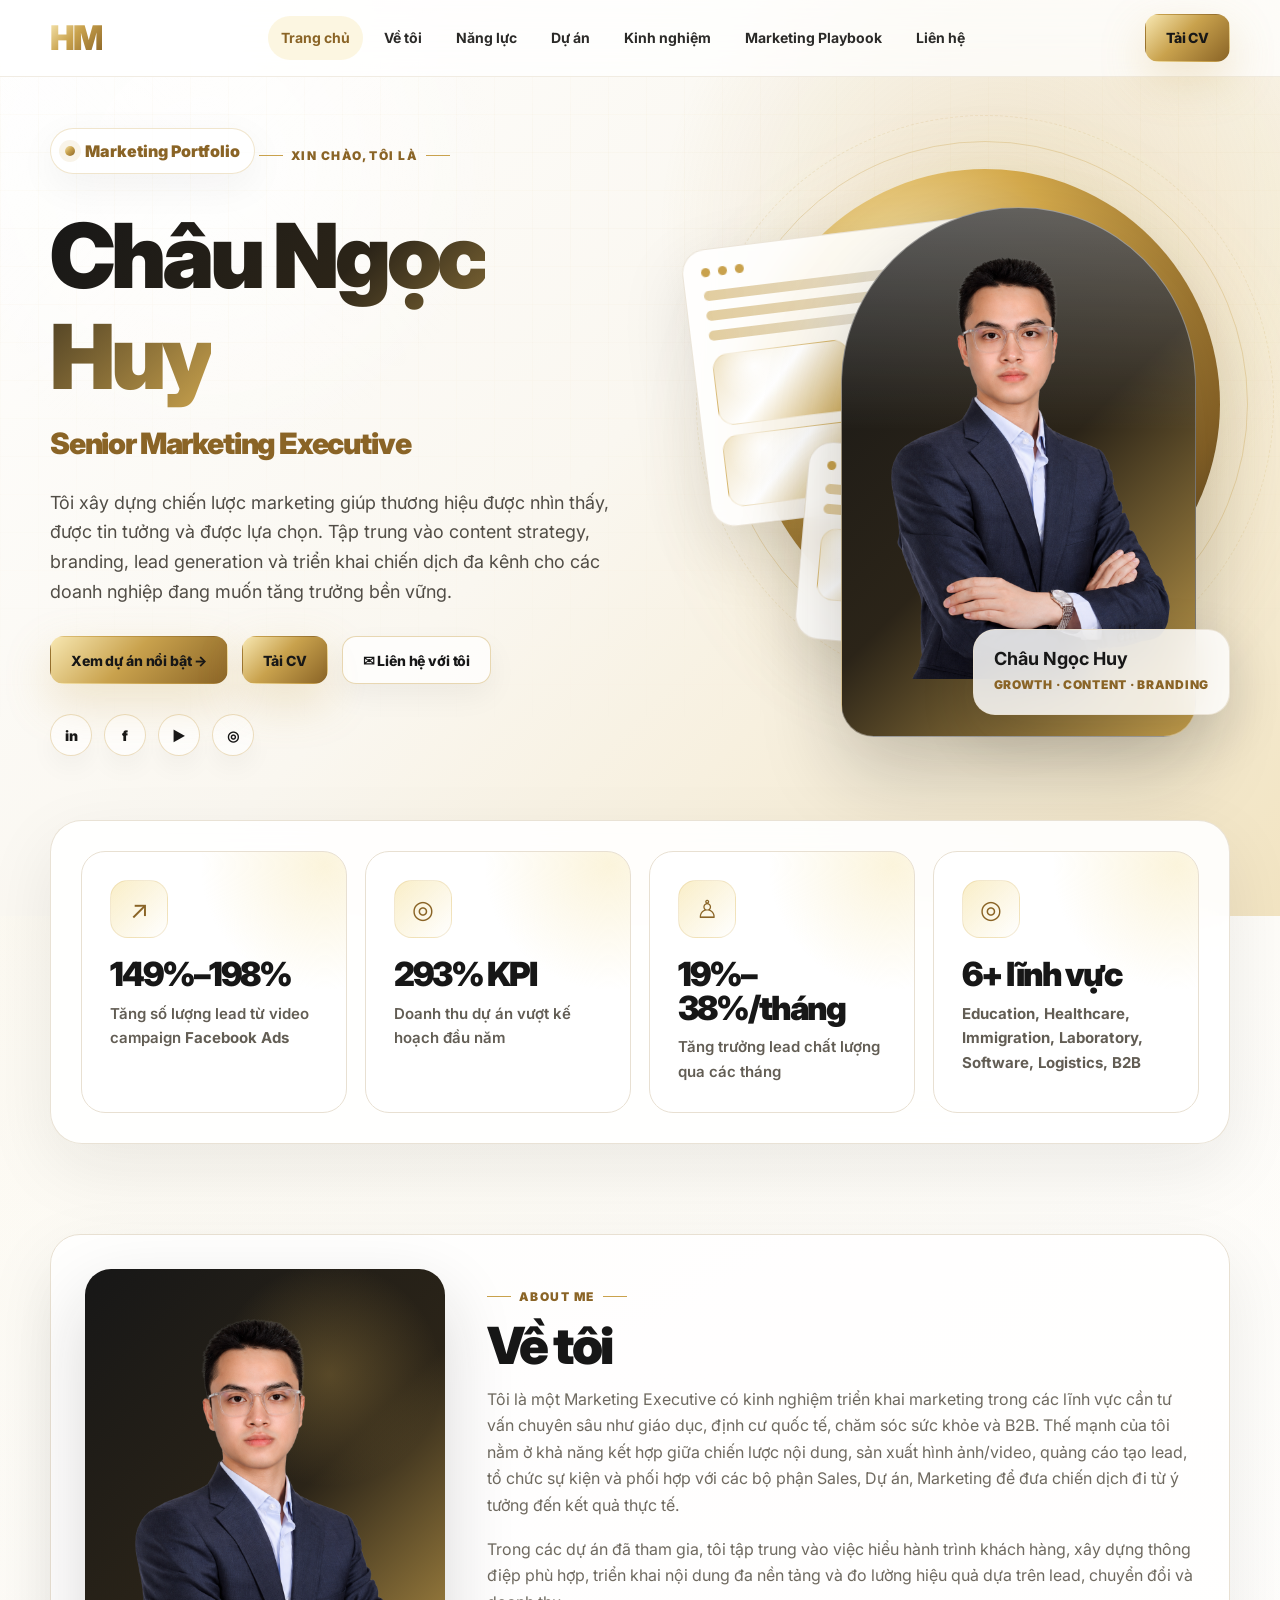
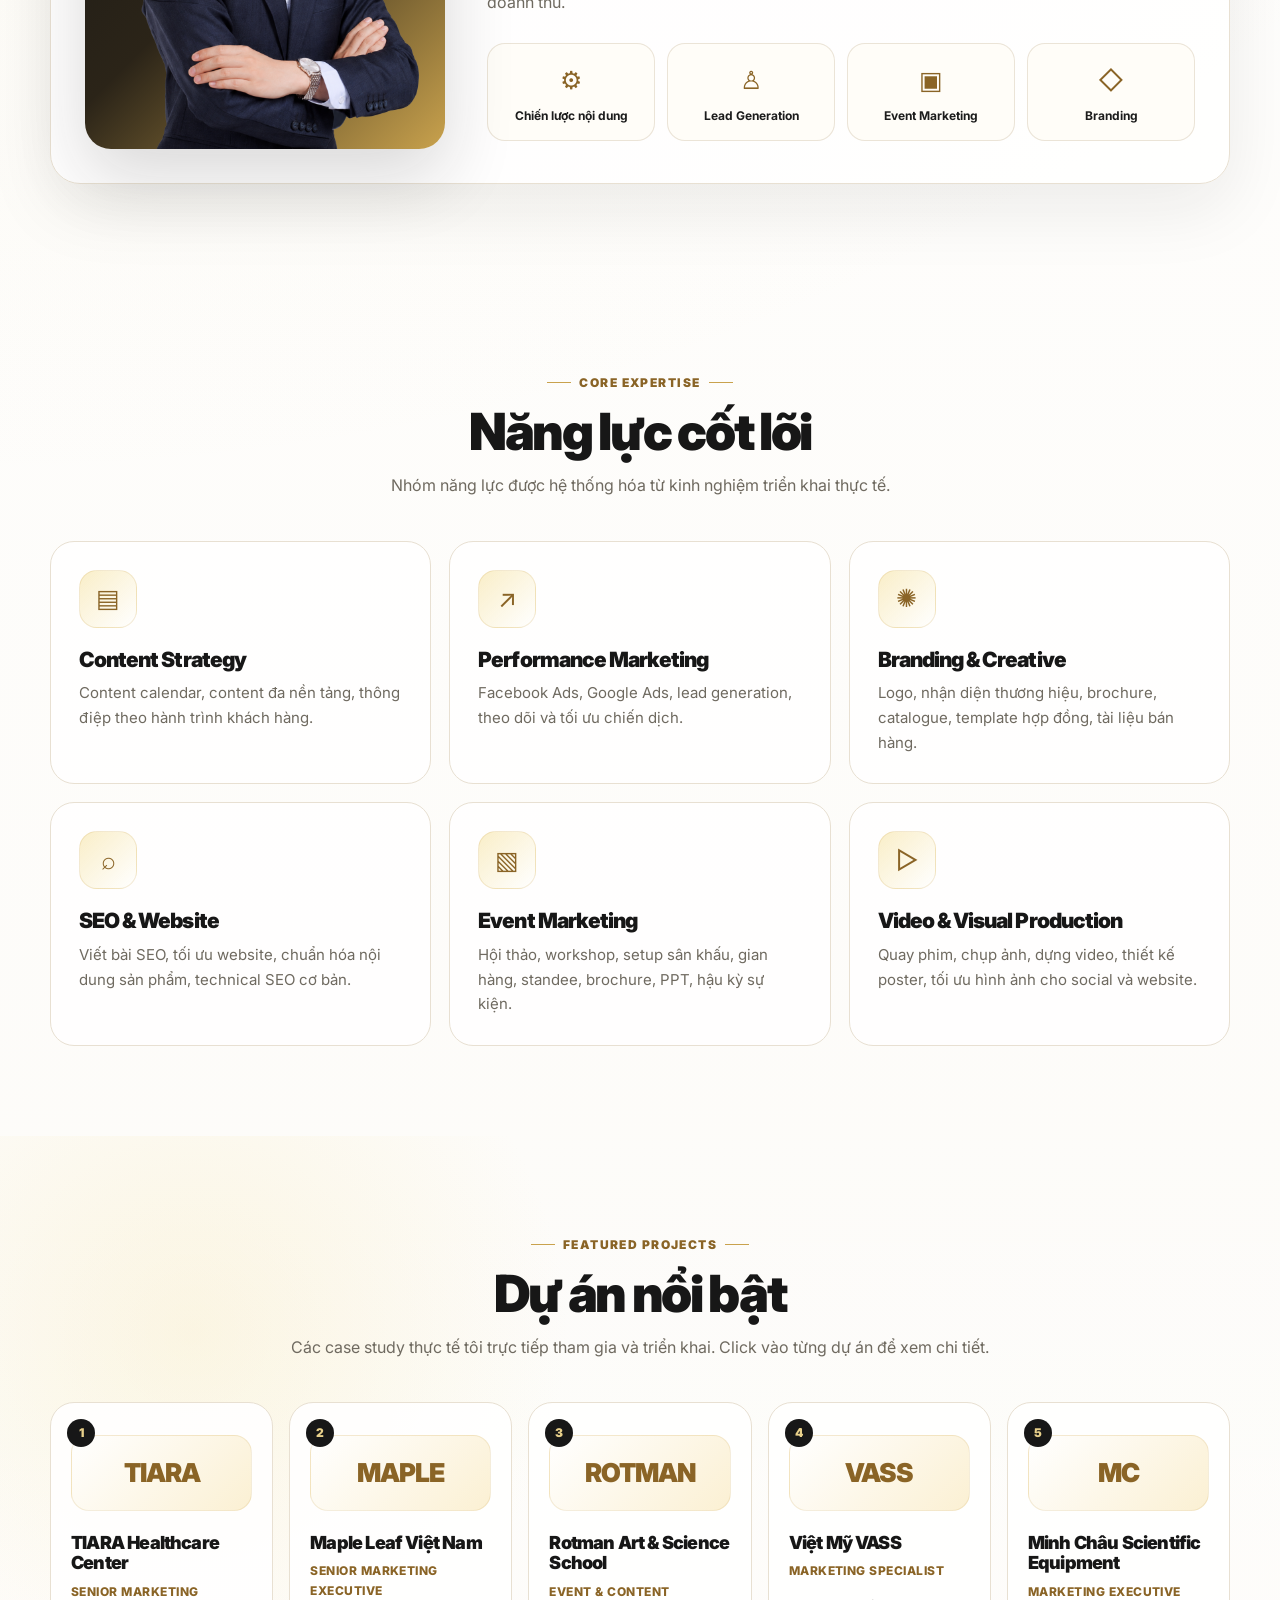
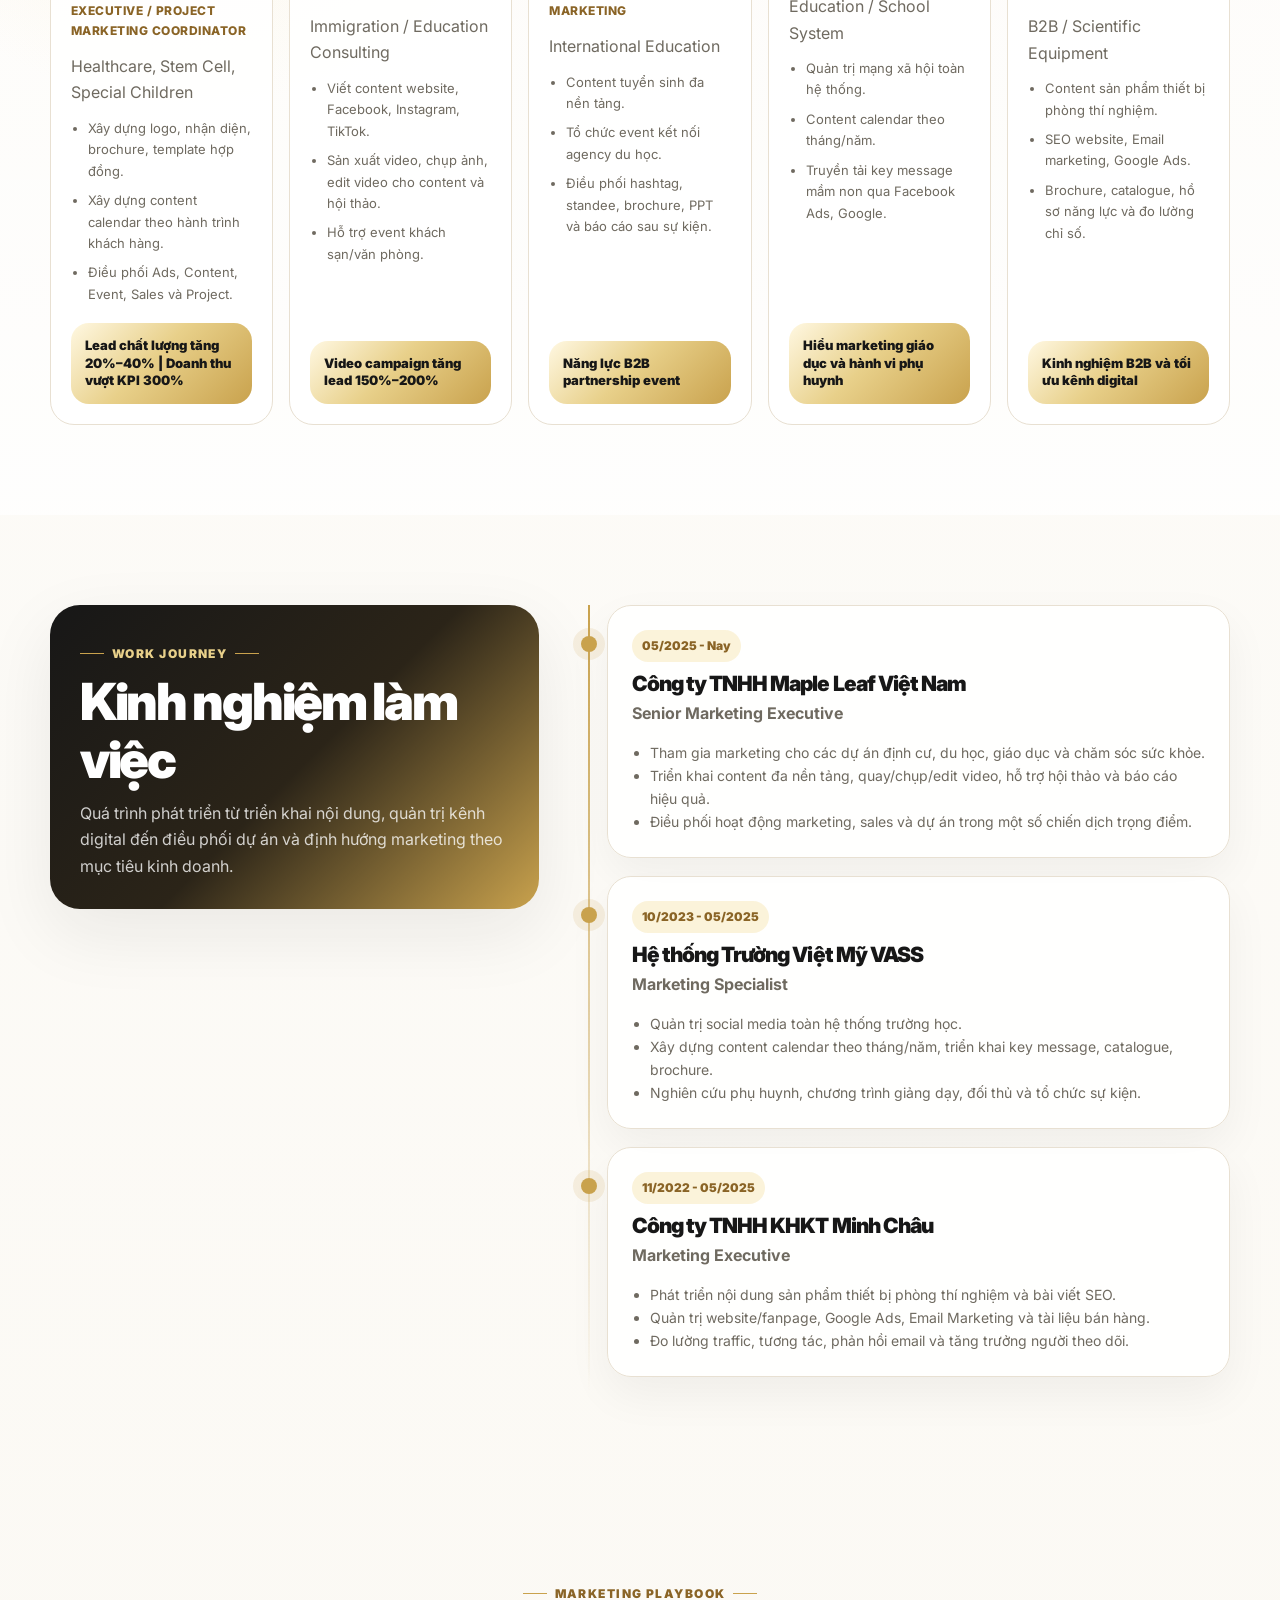
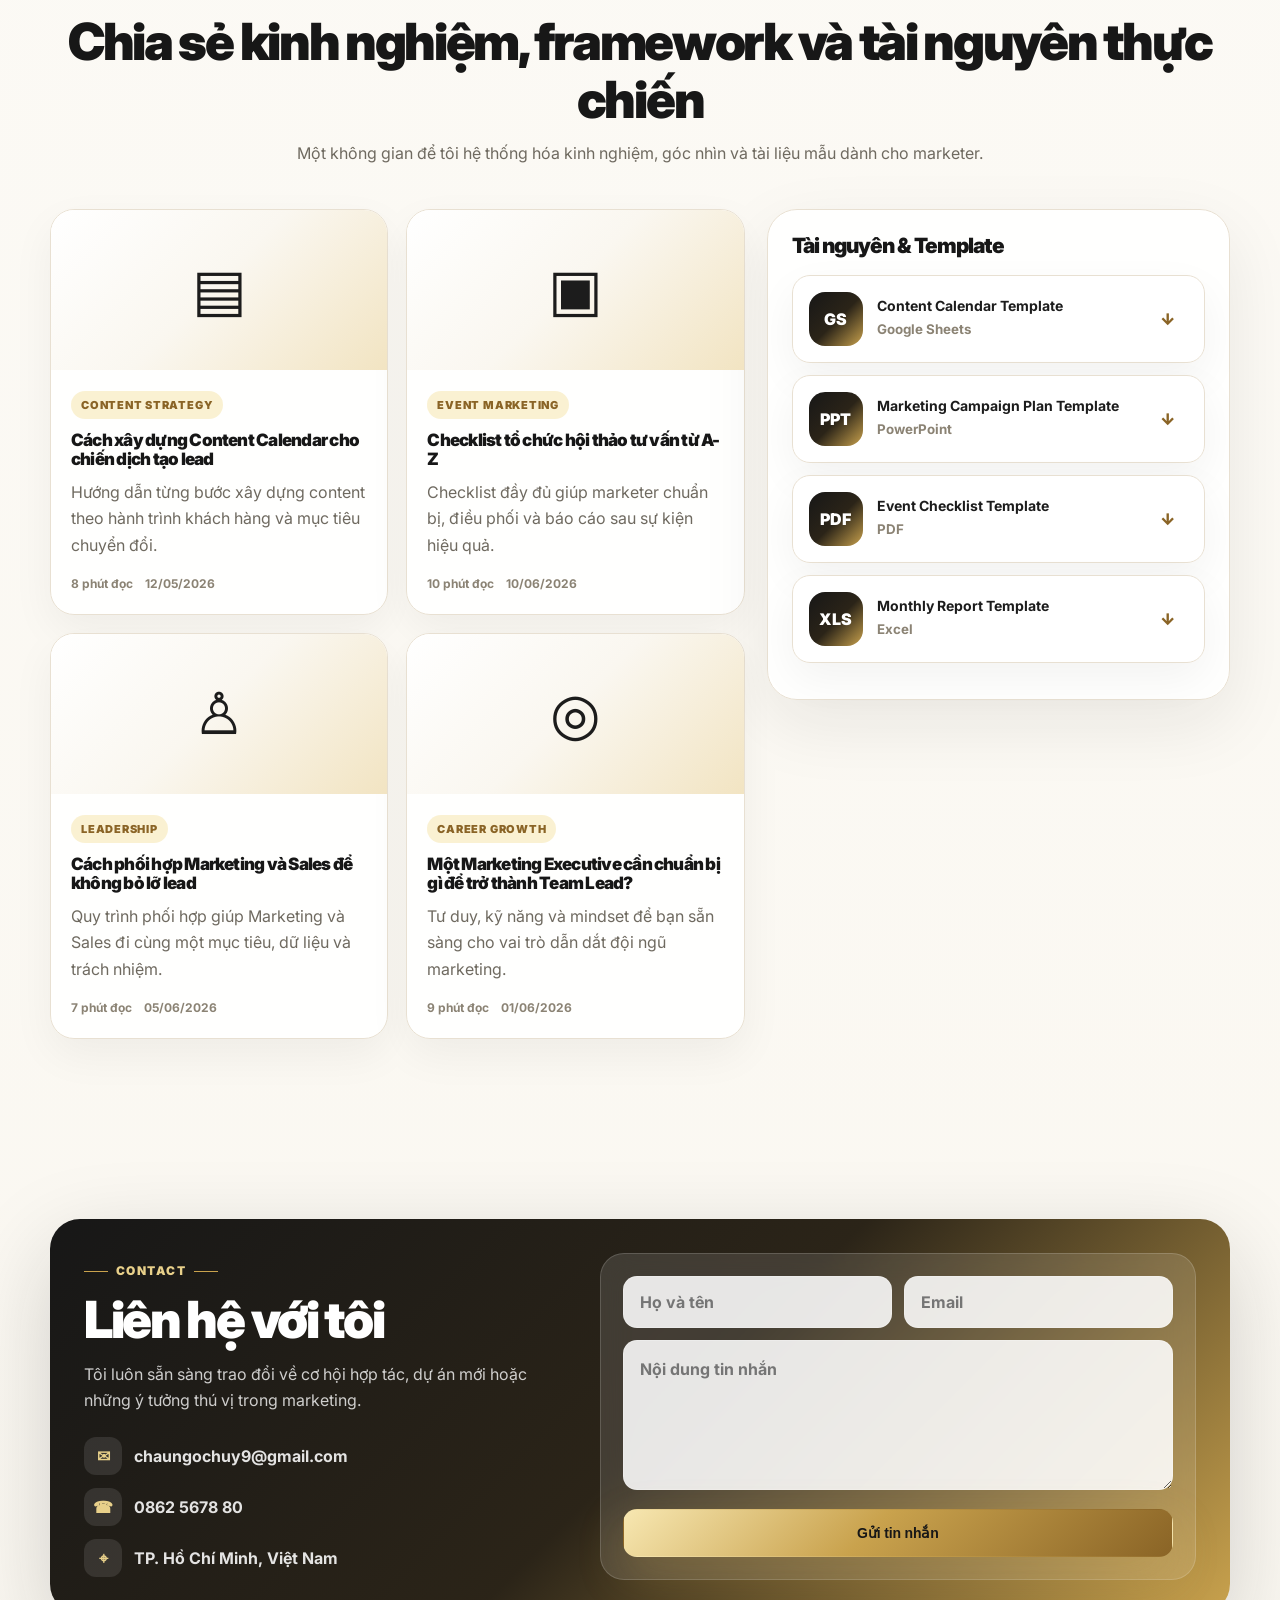
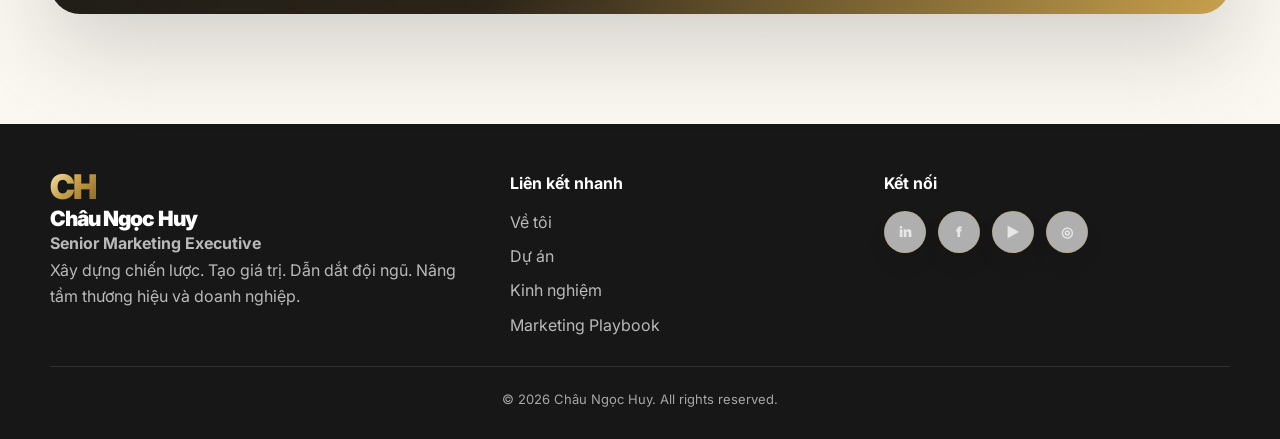
==== commit 583dbe53: "Update index.html" ====
--- a/index.html
+++ b/index.html
@@ -1725,7 +1725,7 @@
               <p>Tăng trưởng lead chất lượng qua các tháng</p>
             </article>
 
-            <article class="stat-card interactive" data-counter-type="plus" data-to="3" data-final=" "+7 lĩnh vực">
+            <article class="stat-card interactive" data-counter-type="plus" data-to="7" data-final="+7 lĩnh vực">
               <div class="stat-icon">◎</div>
               <strong class="stat-number">0+ lĩnh vực</strong>
               <p><b>Education, Healthcare, Immigration, Laboratory, Software, Logistics, B2B</b></p>
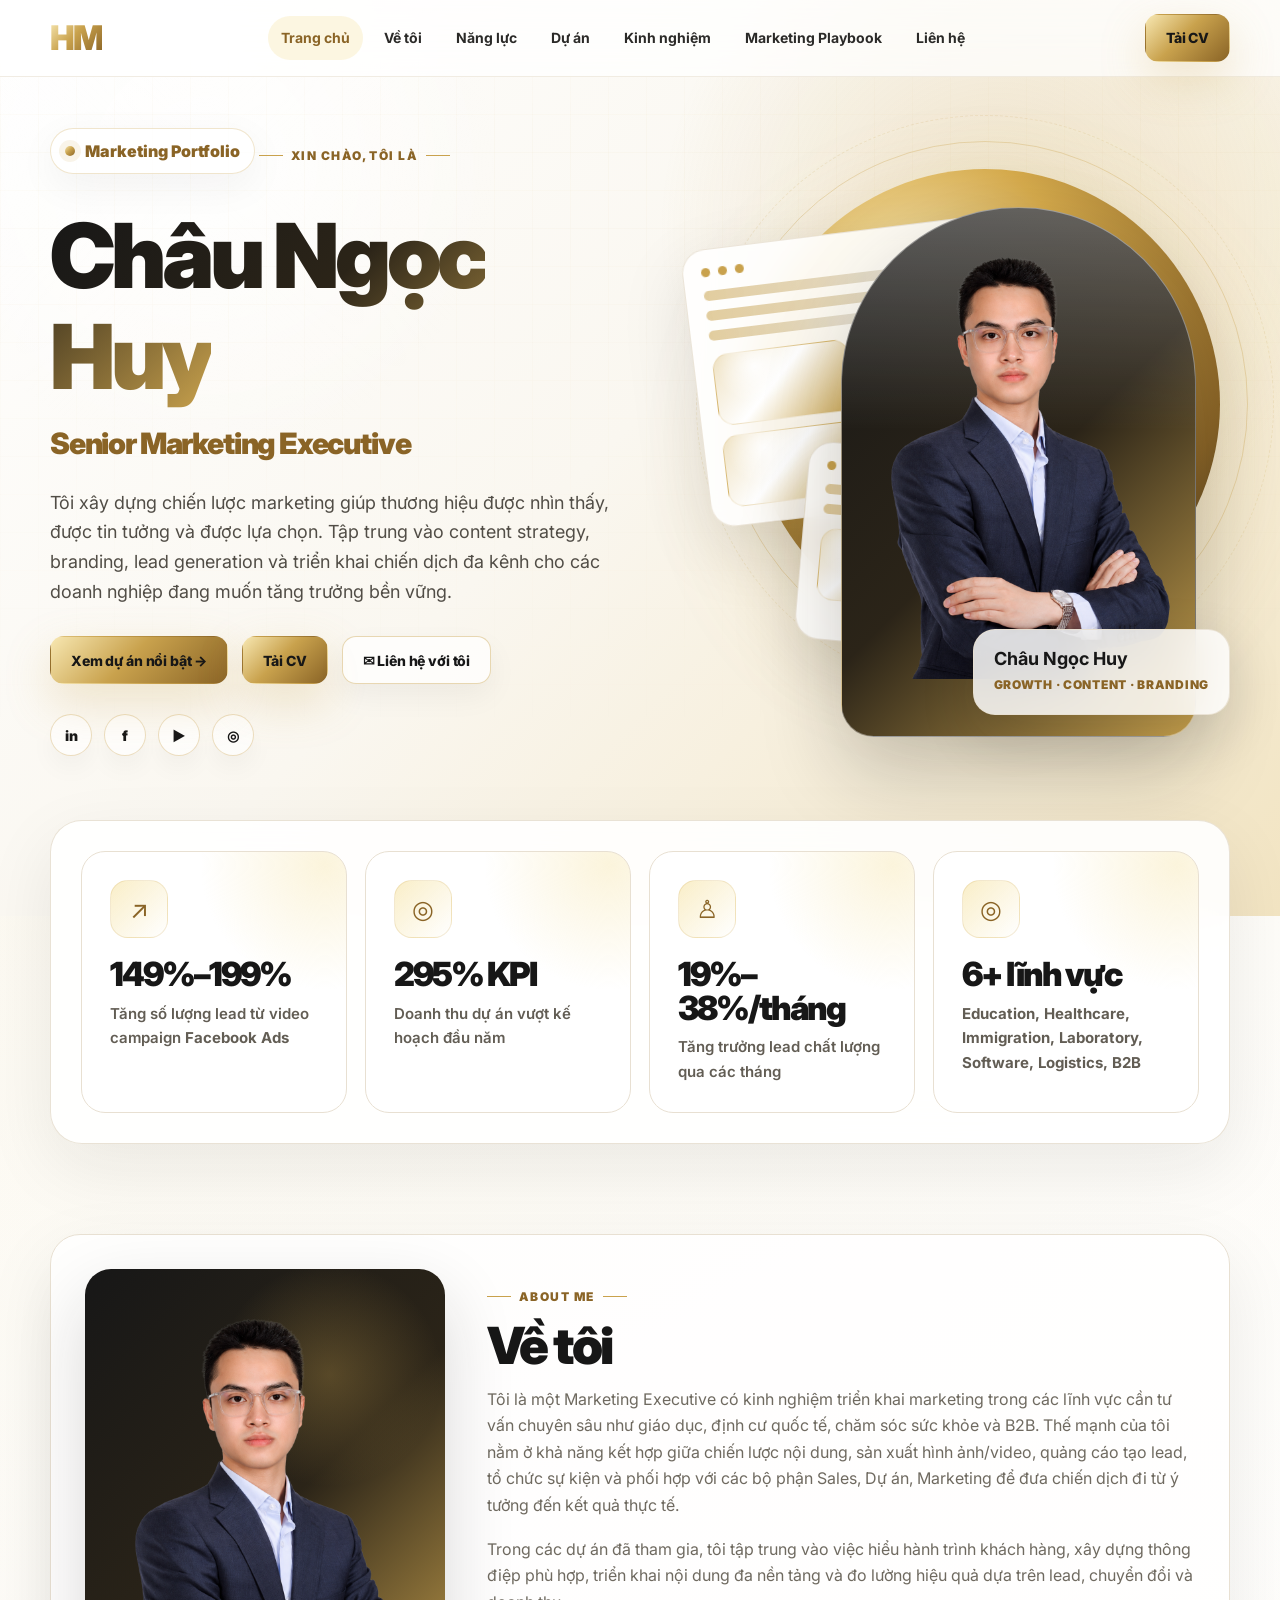
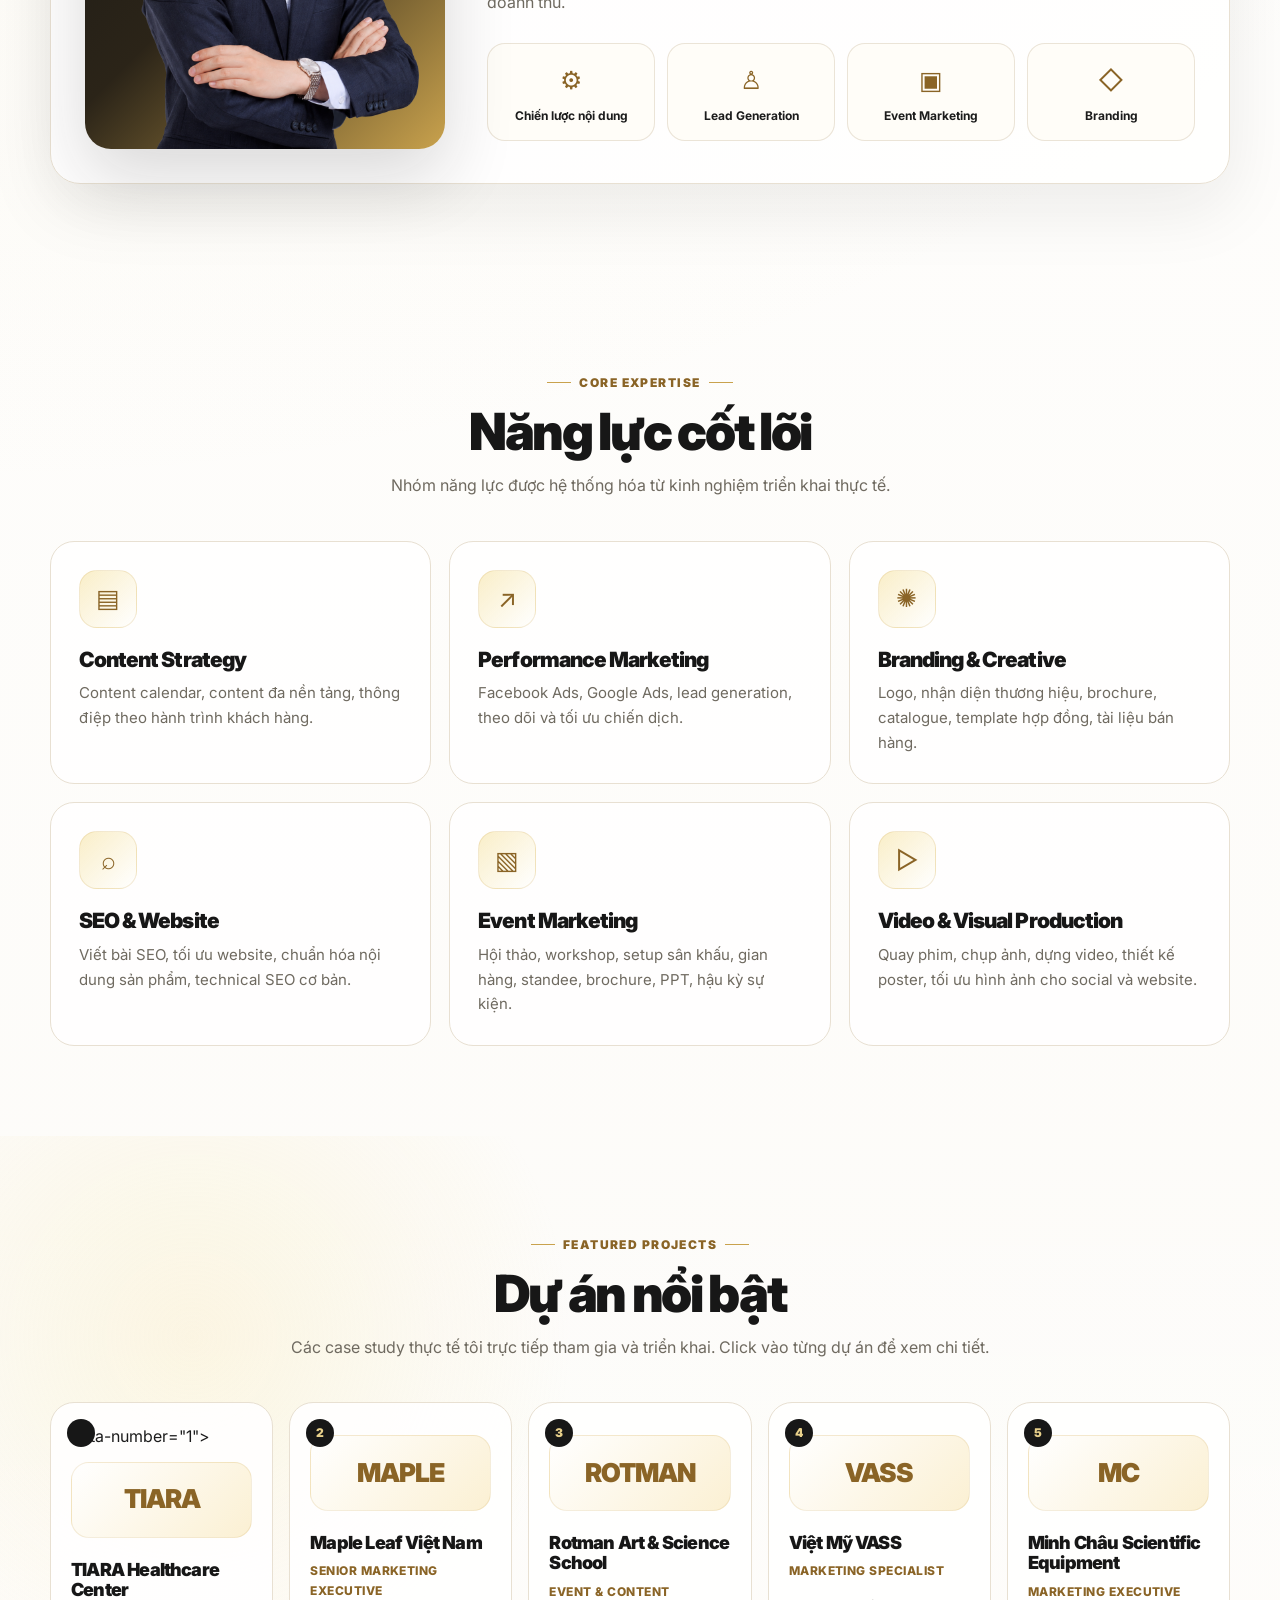
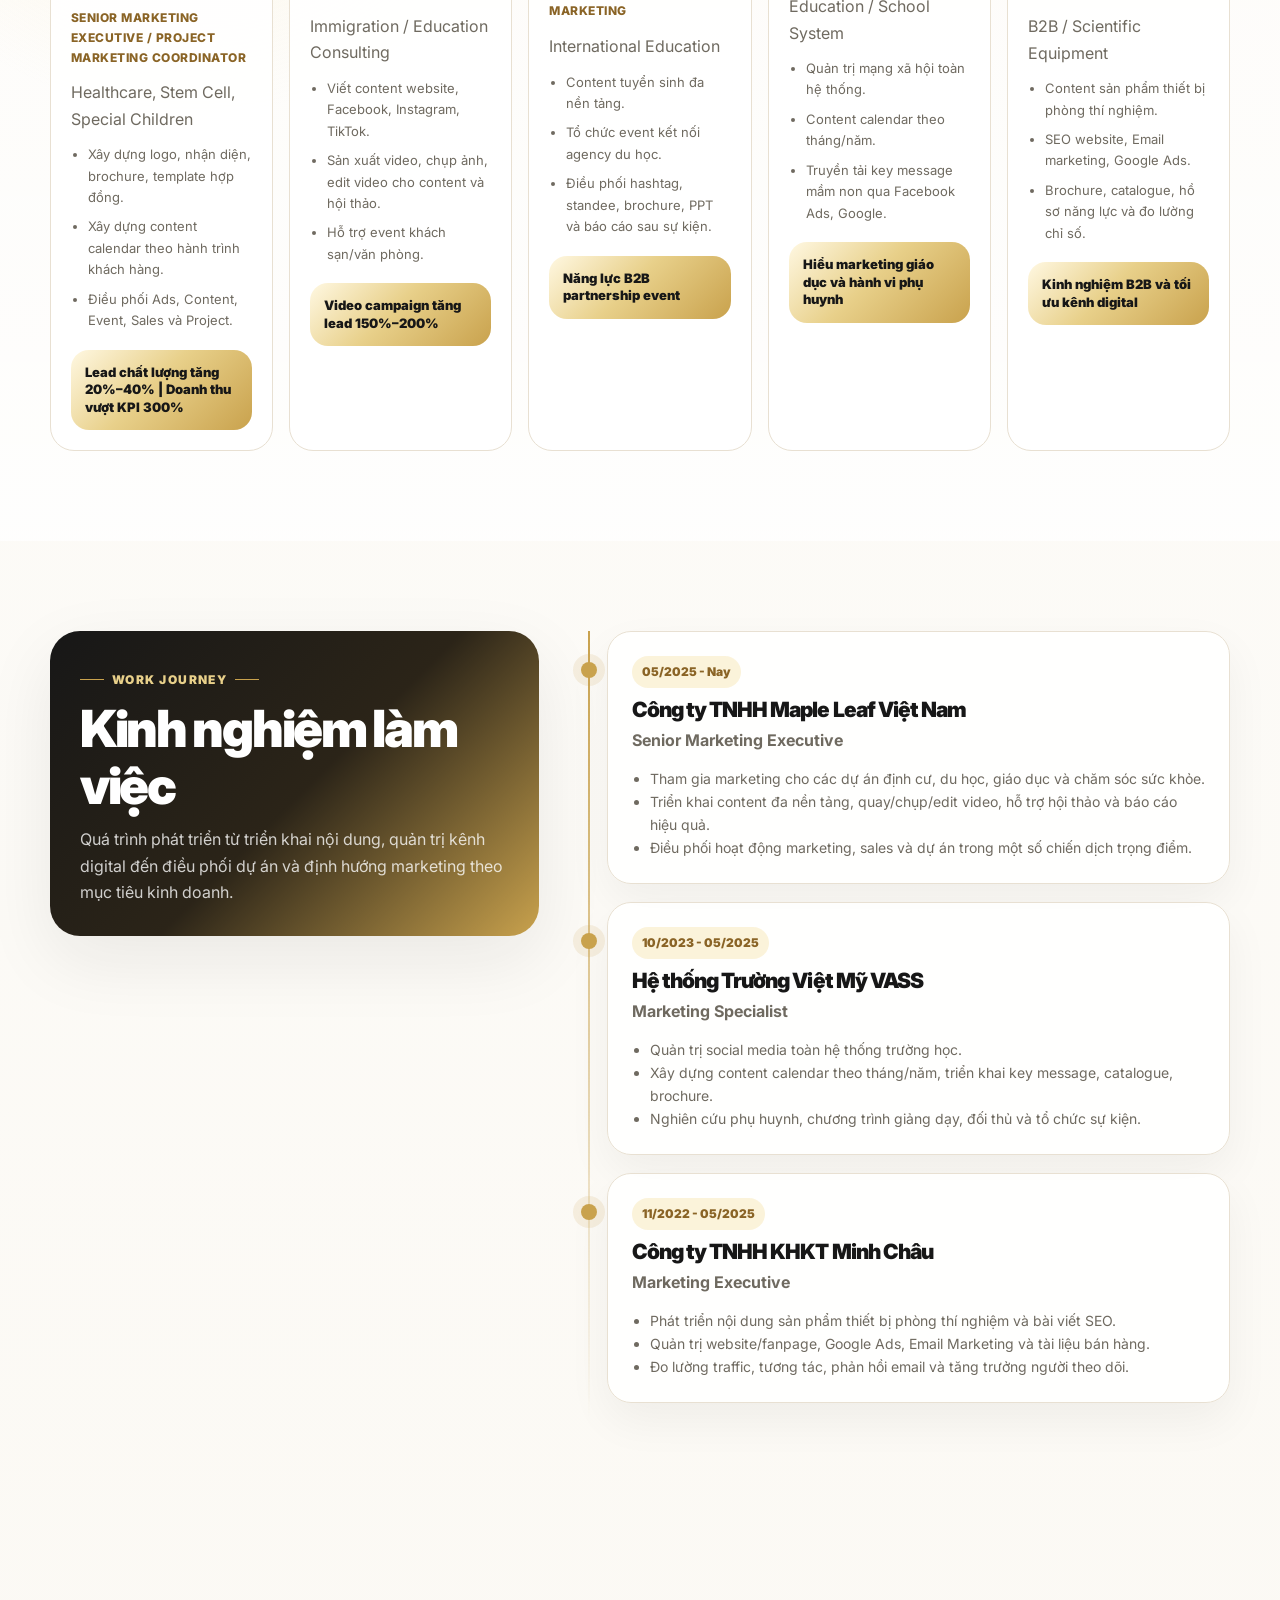
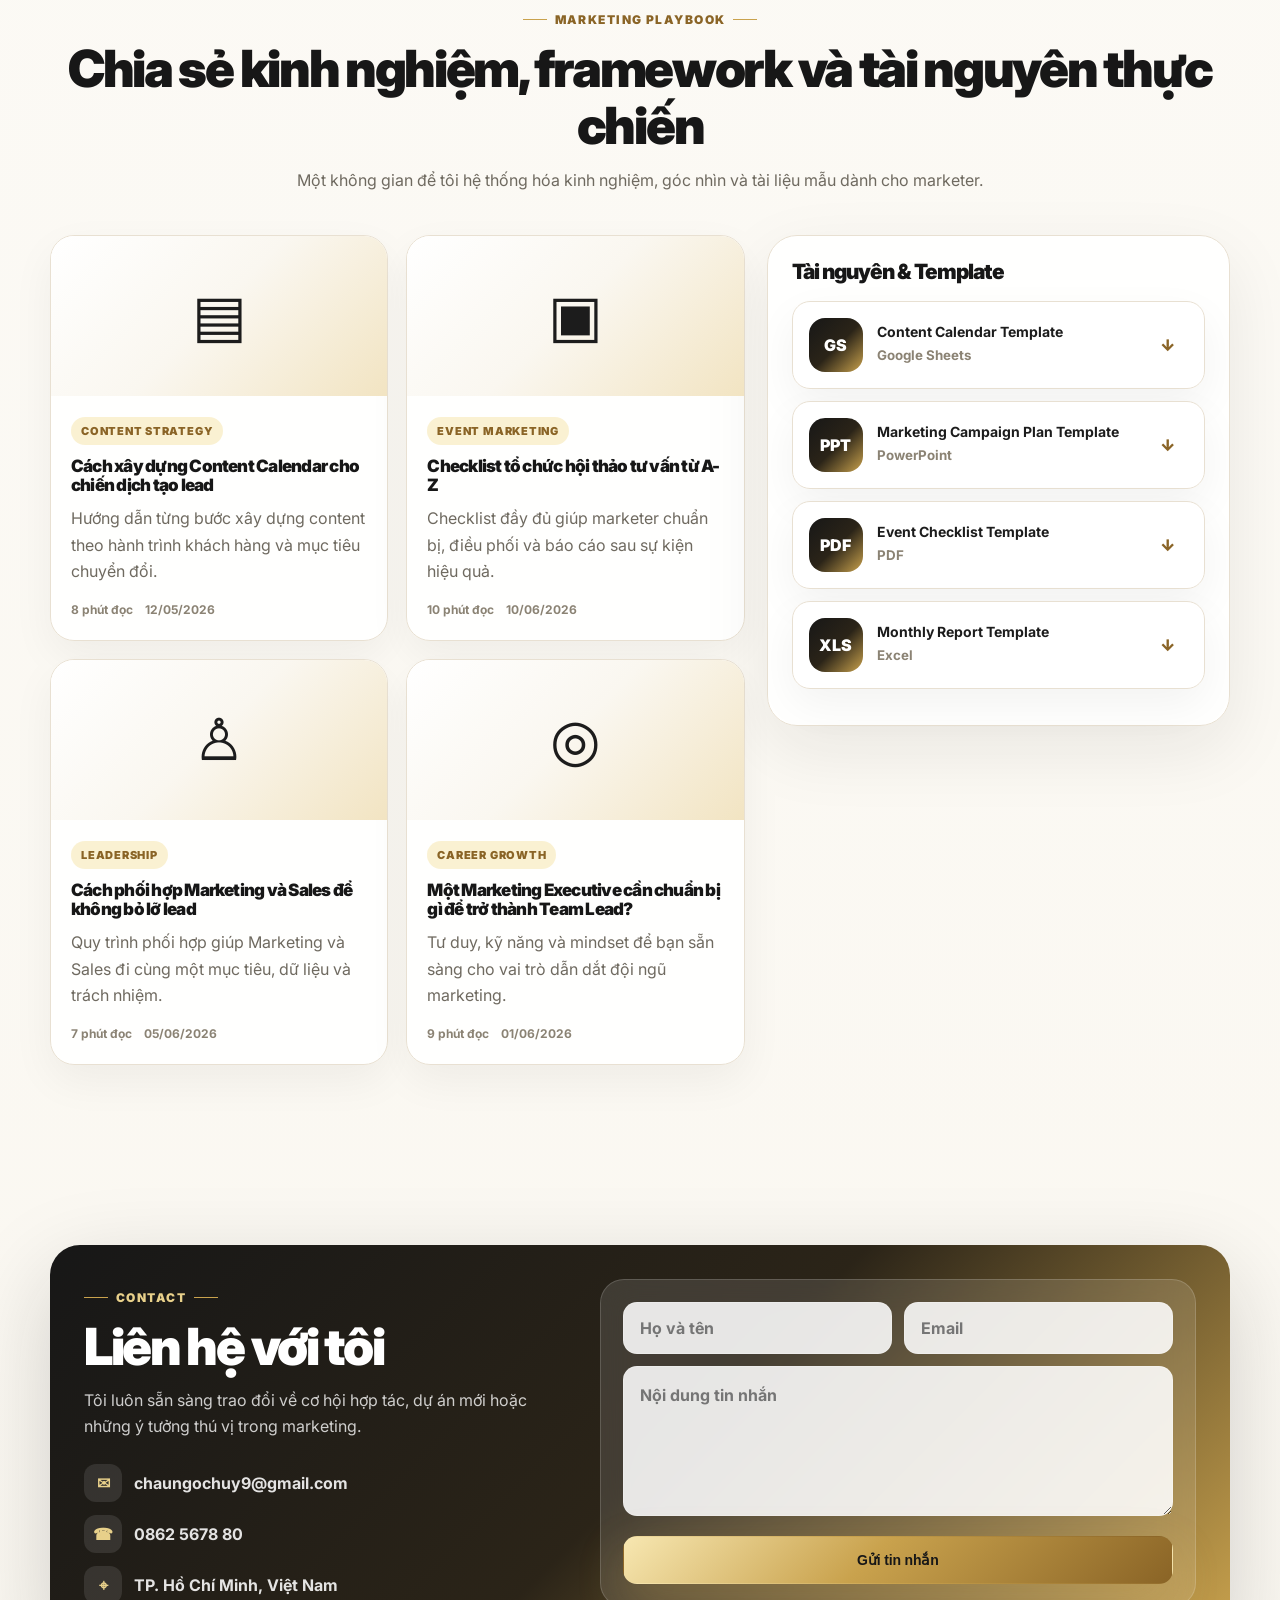
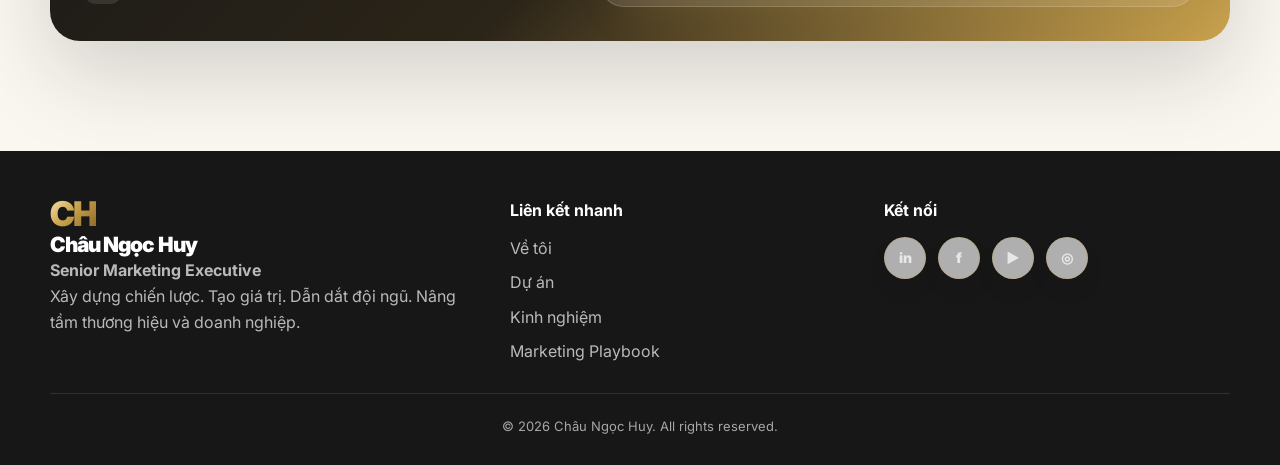
==== commit dba588bf: "Update index.html" ====
--- a/index.html
+++ b/index.html
@@ -786,6 +786,9 @@
       padding: 20px;
       transition: 0.25s ease;
       cursor: pointer;
+      text-decoration: none;
+color: inherit;
+display: block;
     }
 
     .project-card::before {
@@ -1819,7 +1822,7 @@
         </div>
 
         <div class="project-grid">
-          <article class="project-card interactive" data-project="tiara" data-number="1">
+          <a class="project-card" href="./tiara-healthcare.html"> data-number="1">
             <div class="project-logo">TIARA</div>
             <h3>TIARA Healthcare Center</h3>
             <div class="project-role">Senior Marketing Executive / Project Marketing Coordinator</div>
@@ -1830,7 +1833,7 @@
               <li>Điều phối Ads, Content, Event, Sales và Project.</li>
             </ul>
             <div class="project-result">Lead chất lượng tăng 20%–40% | Doanh thu vượt KPI 300%</div>
-          </article>
+         </a>
 
           <article class="project-card interactive" data-project="maple" data-number="2">
             <div class="project-logo">MAPLE</div>
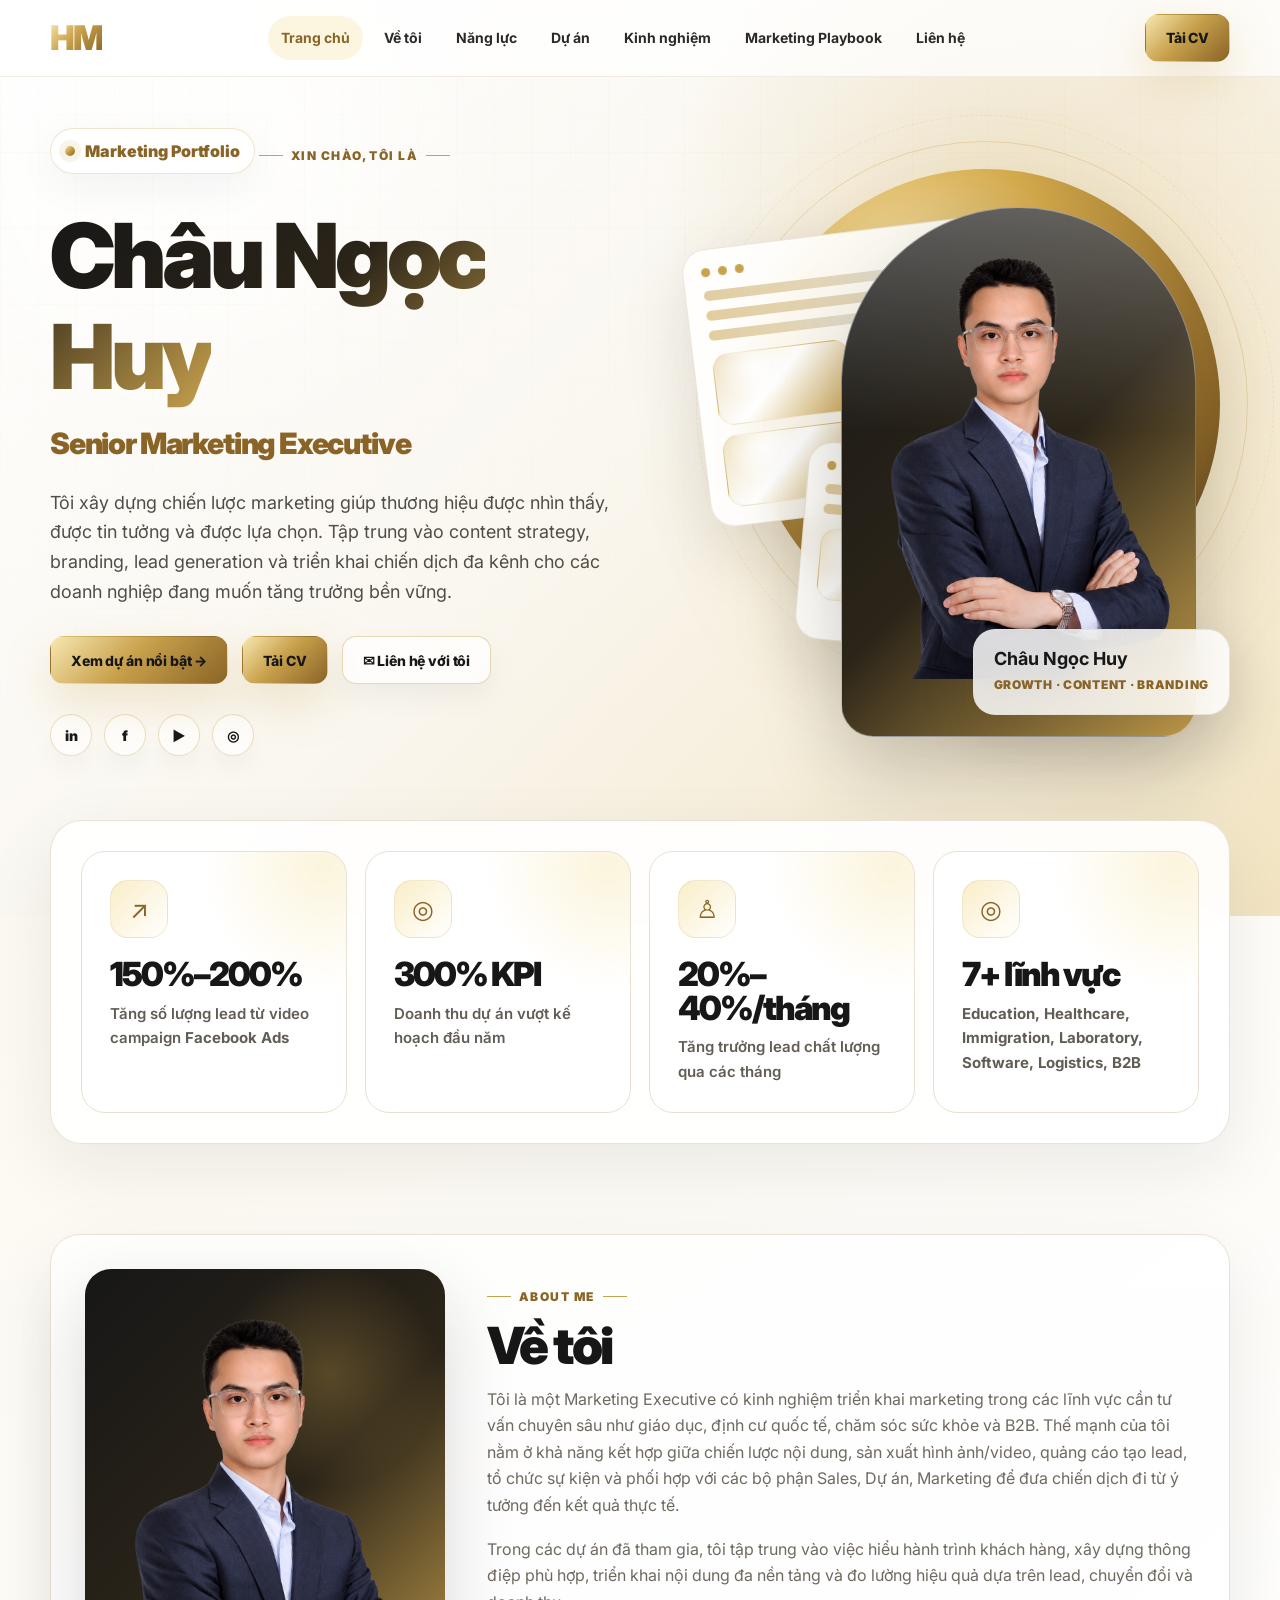
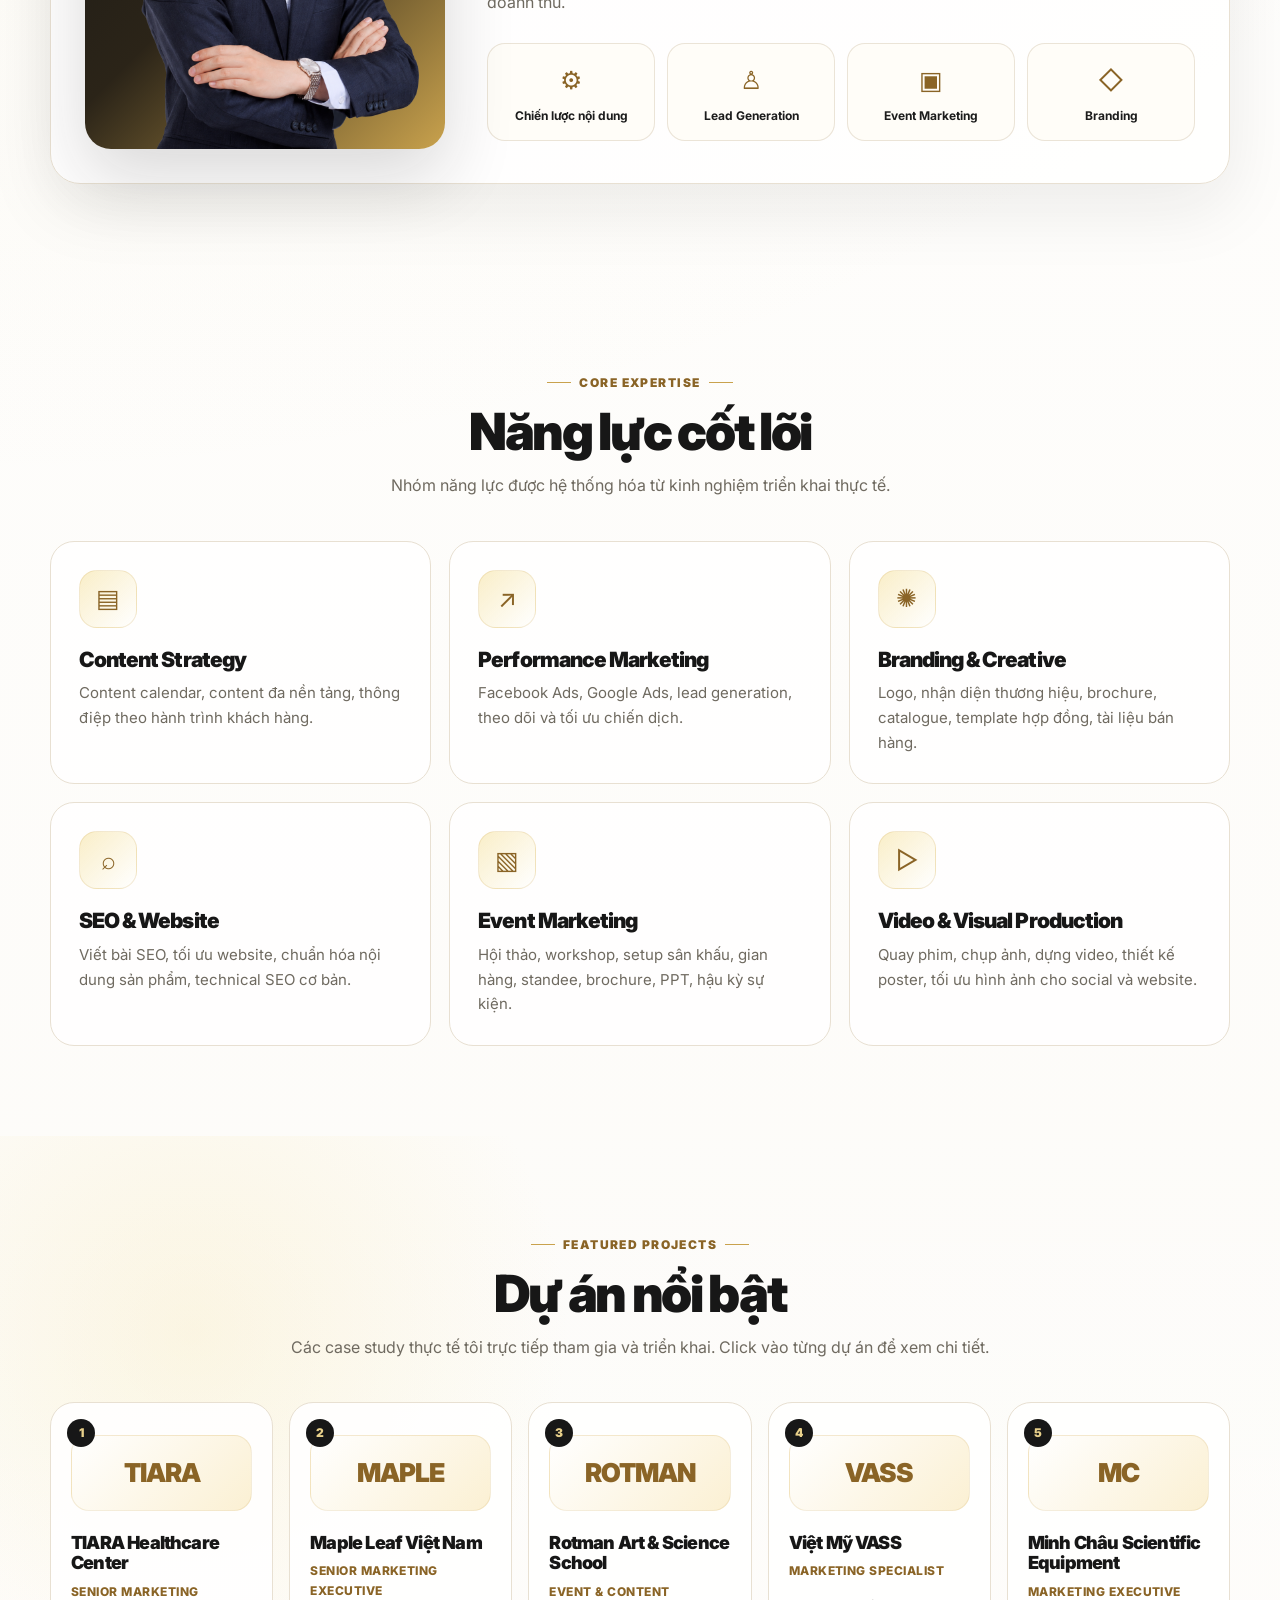
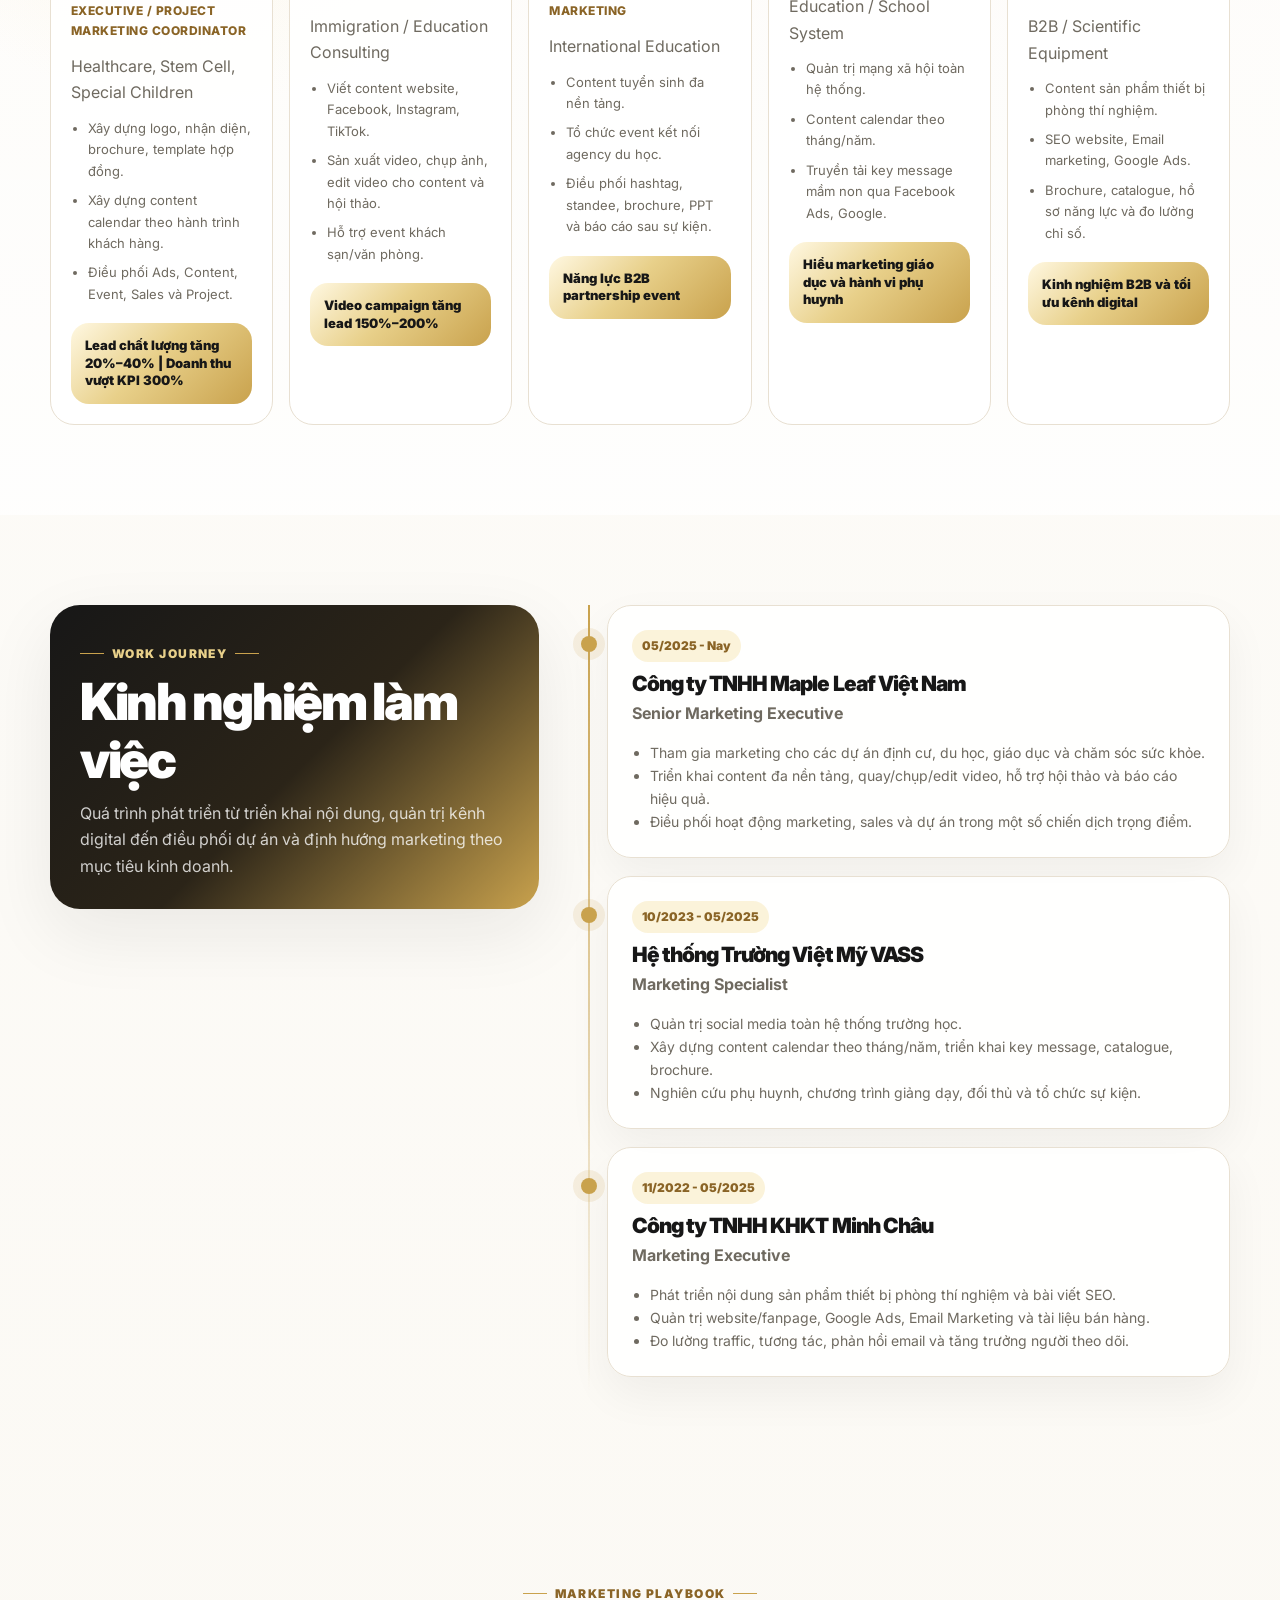
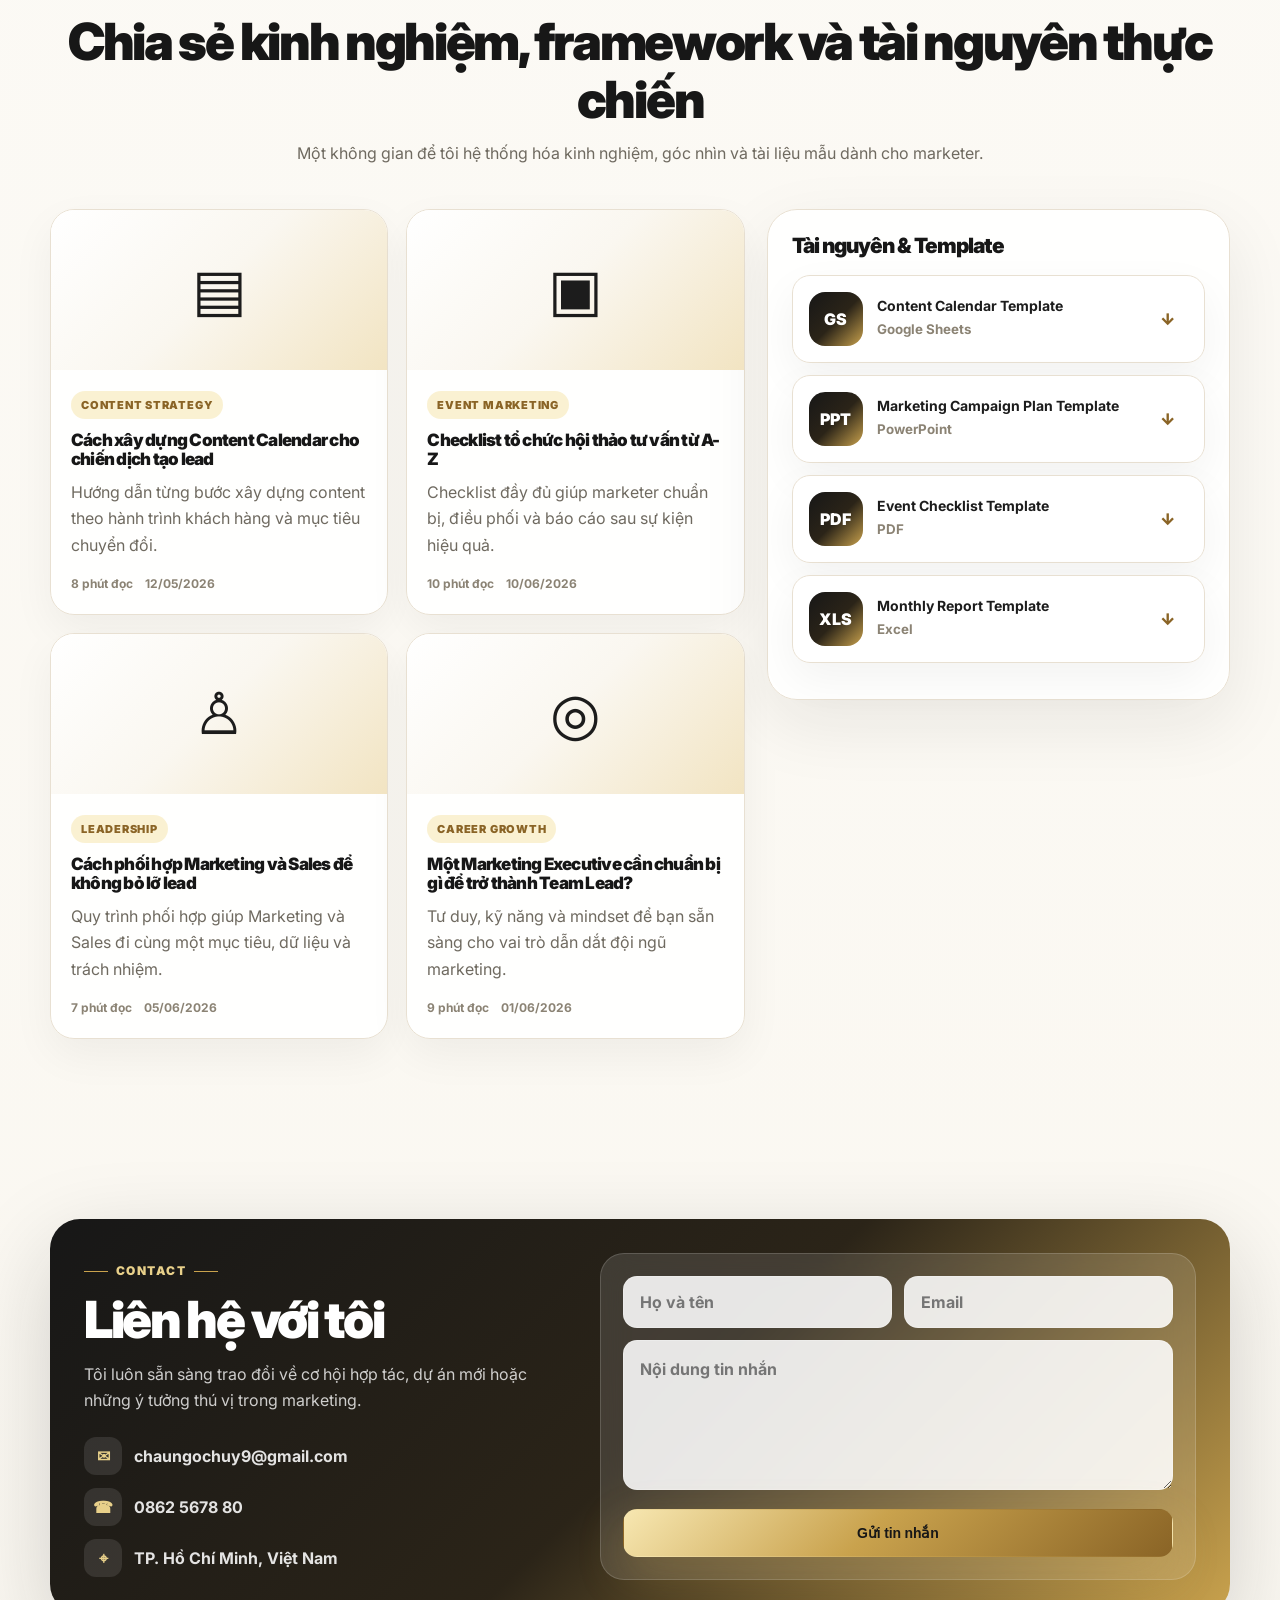
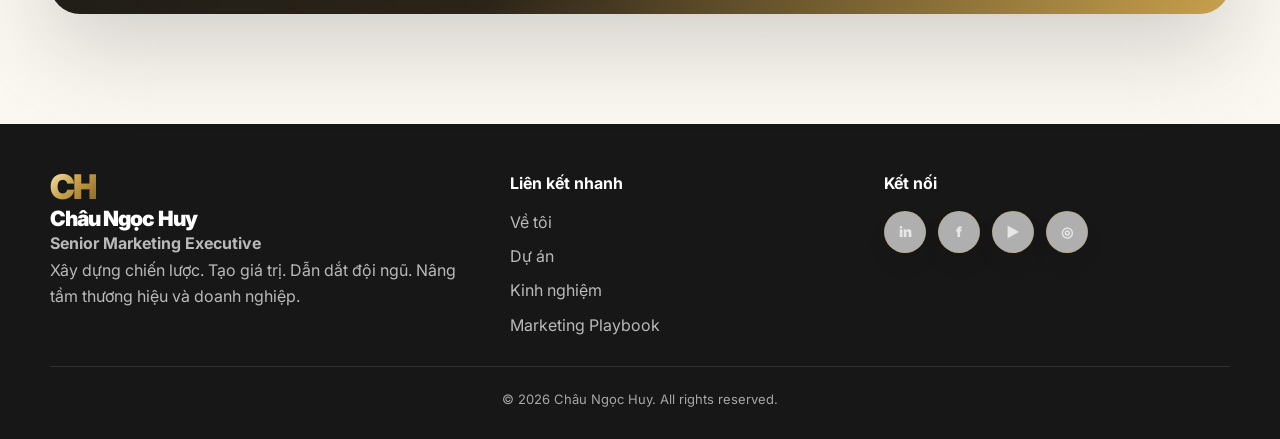
==== commit cc7614ca: "Update index.html" ====
--- a/index.html
+++ b/index.html
@@ -1822,7 +1822,7 @@
         </div>
 
         <div class="project-grid">
-          <a class="project-card" href="./tiara-healthcare.html"> data-number="1">
+          <a class="project-card" href="./tiara-healthcare.html" data-number="1">
             <div class="project-logo">TIARA</div>
             <h3>TIARA Healthcare Center</h3>
             <div class="project-role">Senior Marketing Executive / Project Marketing Coordinator</div>
